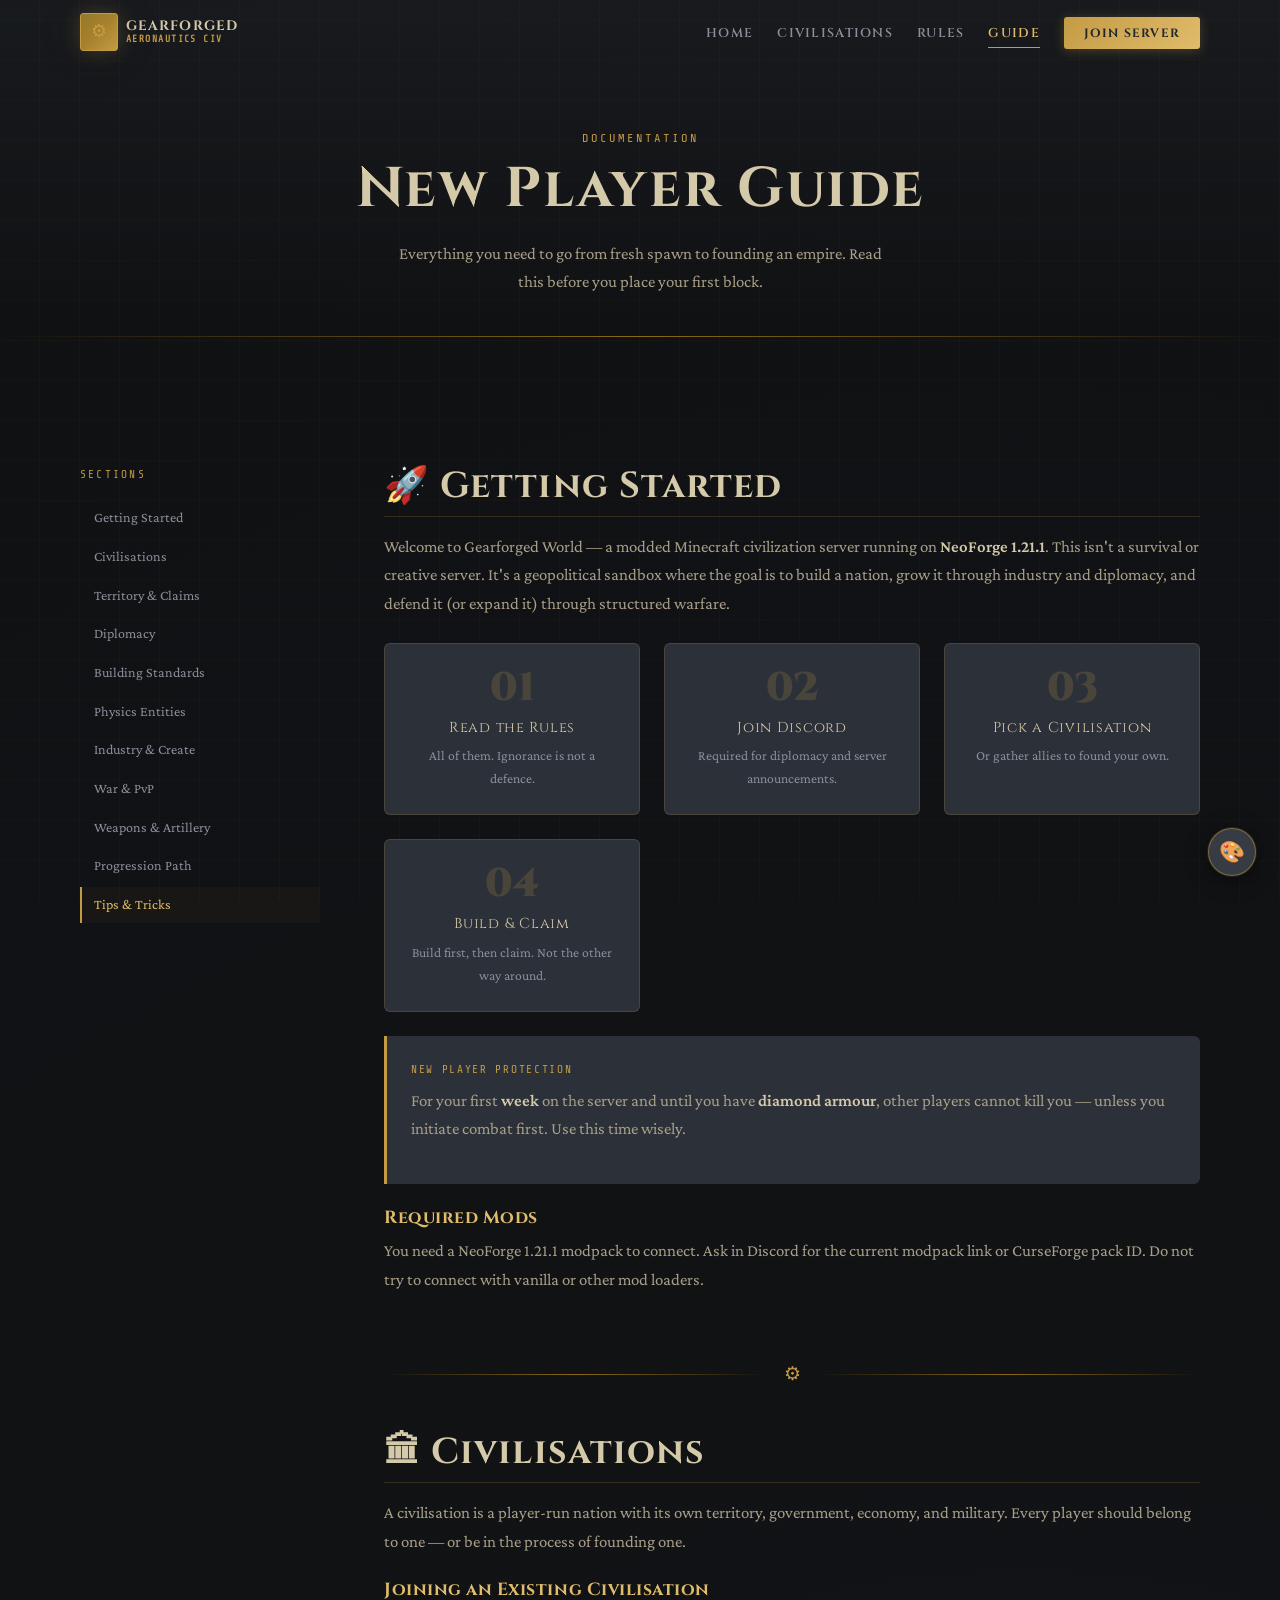
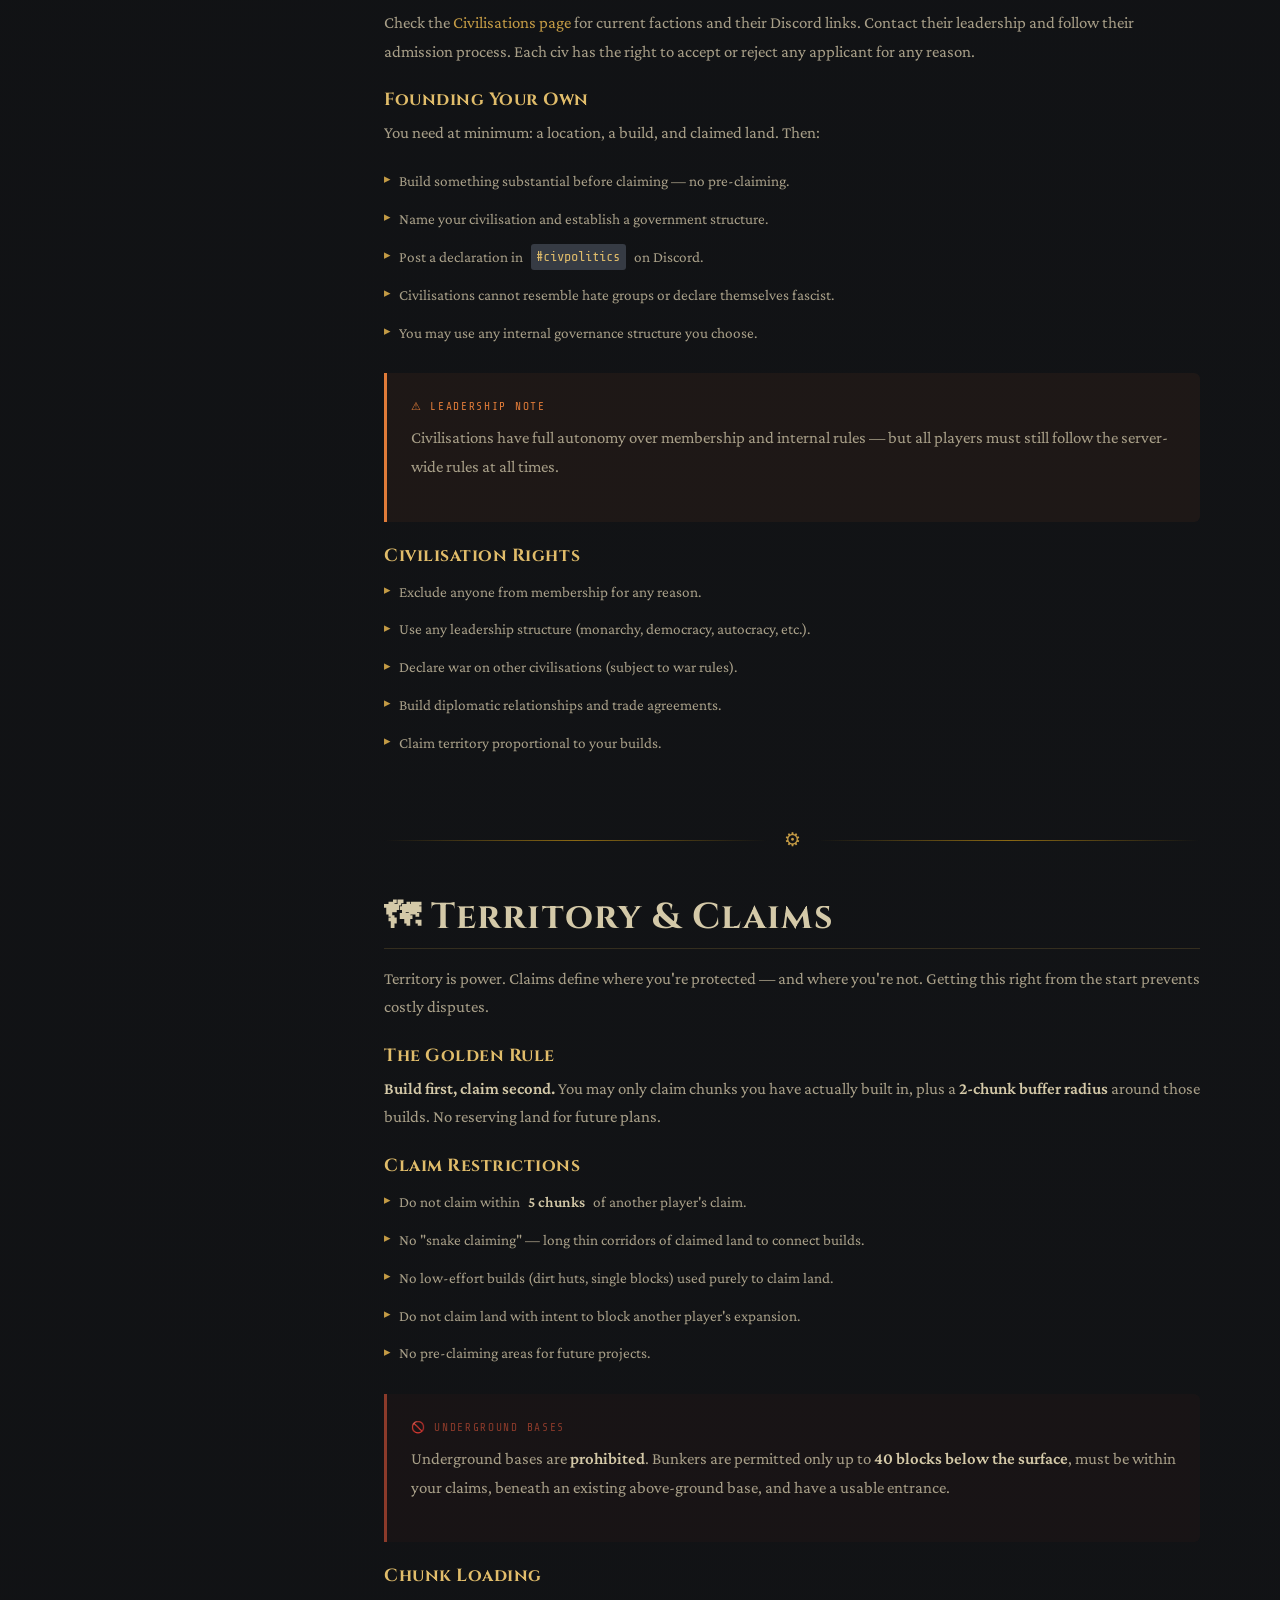
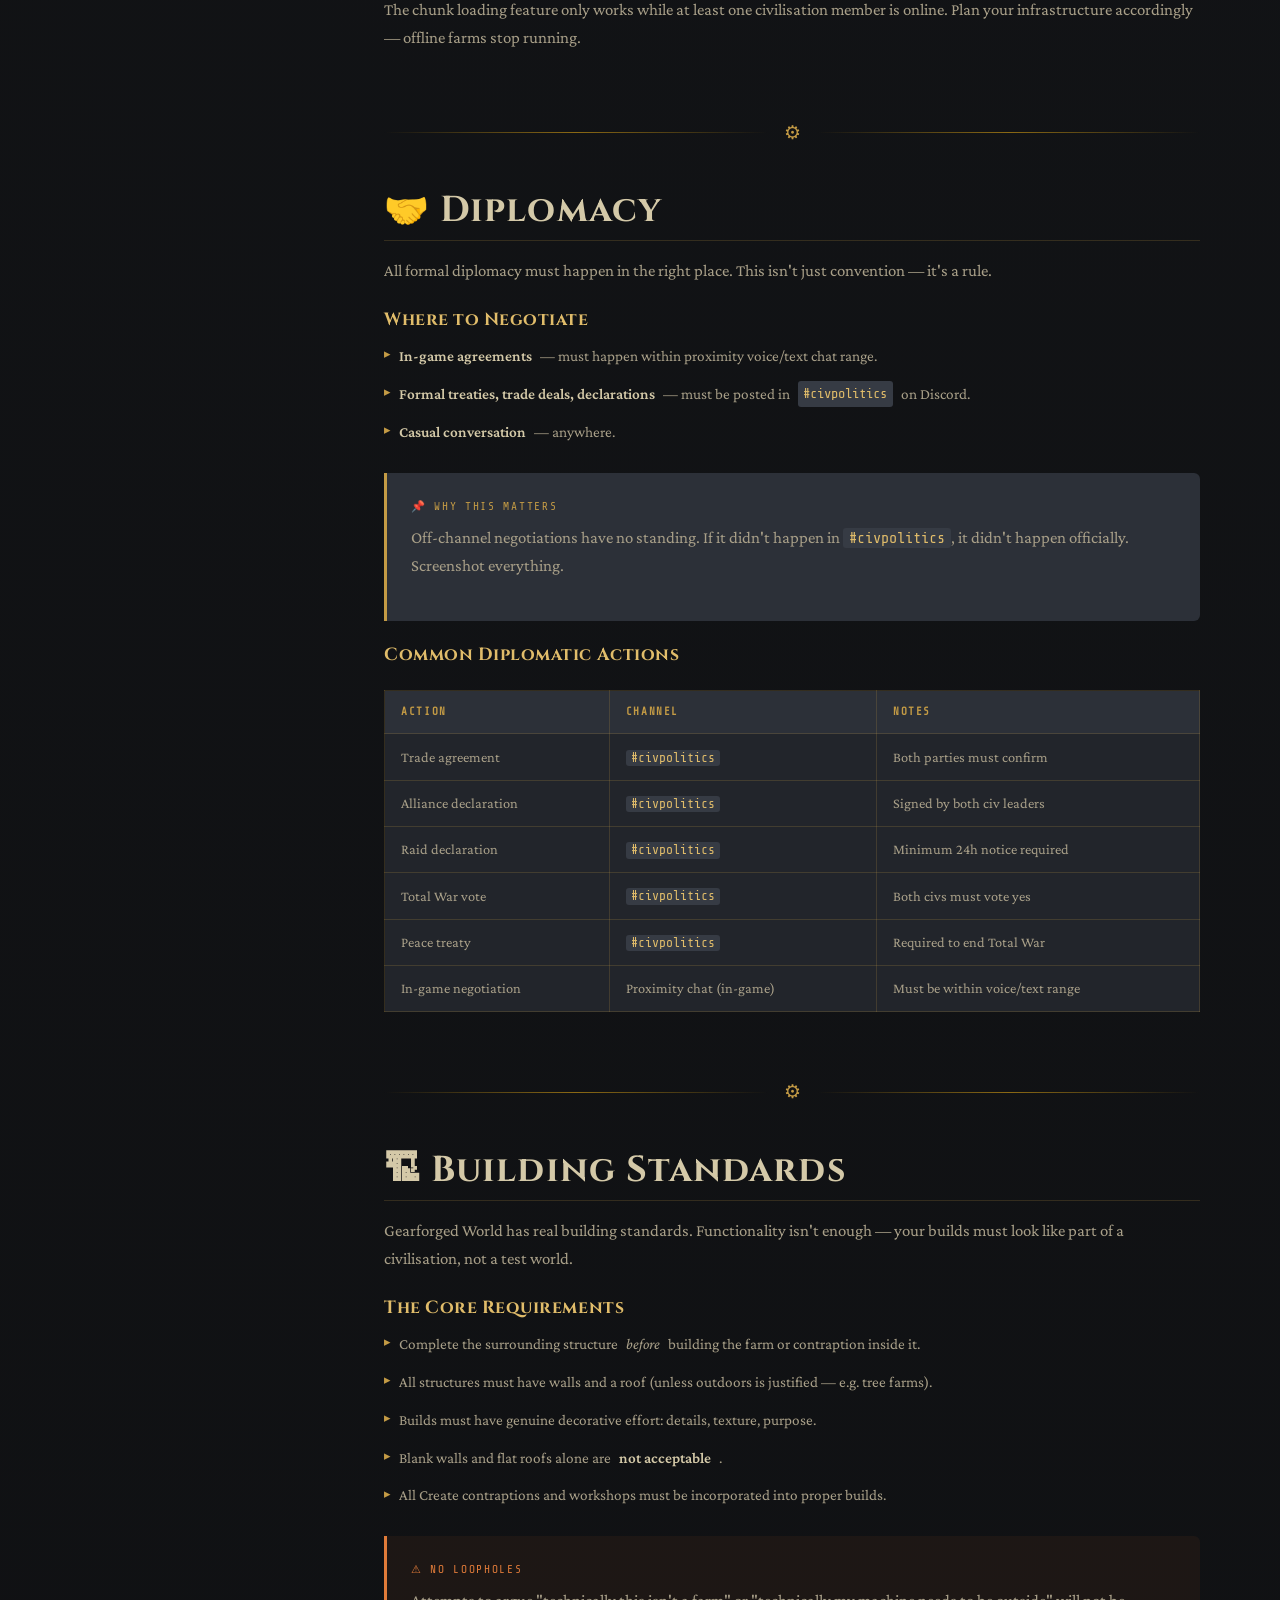
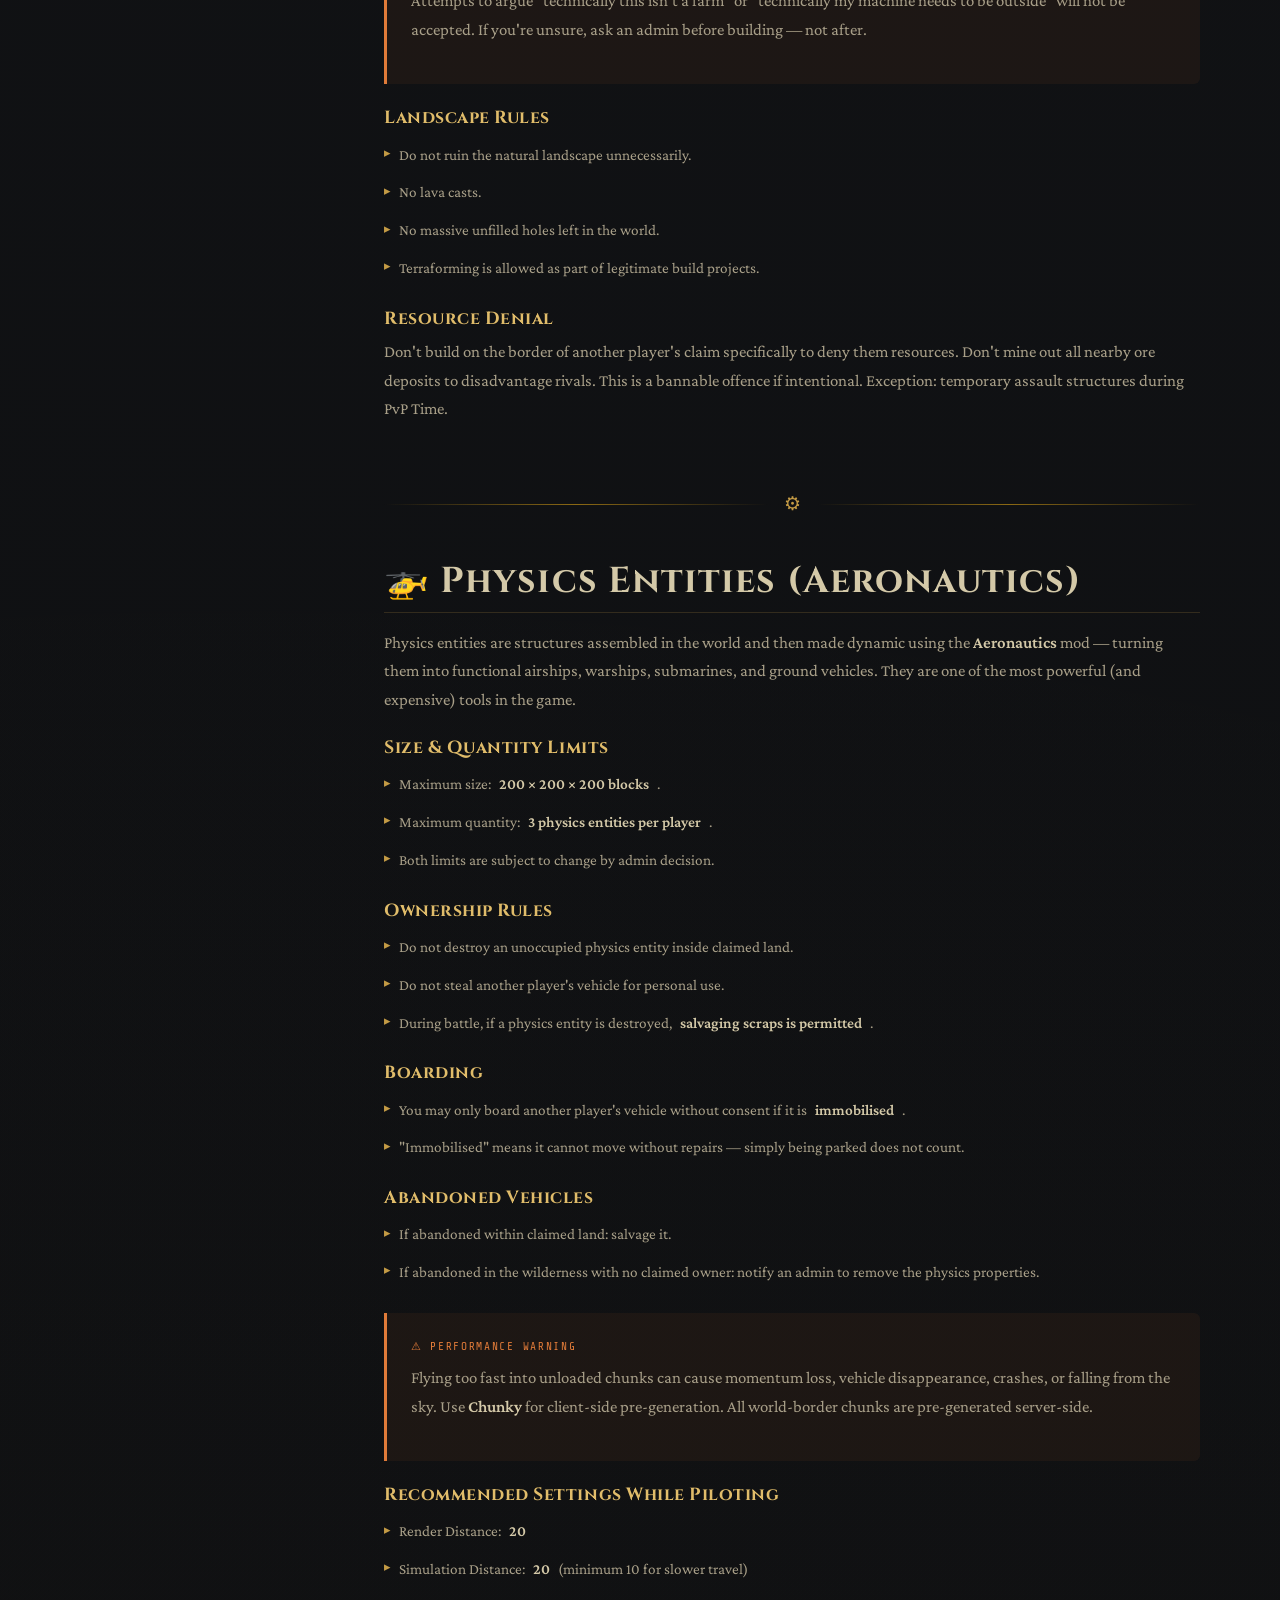
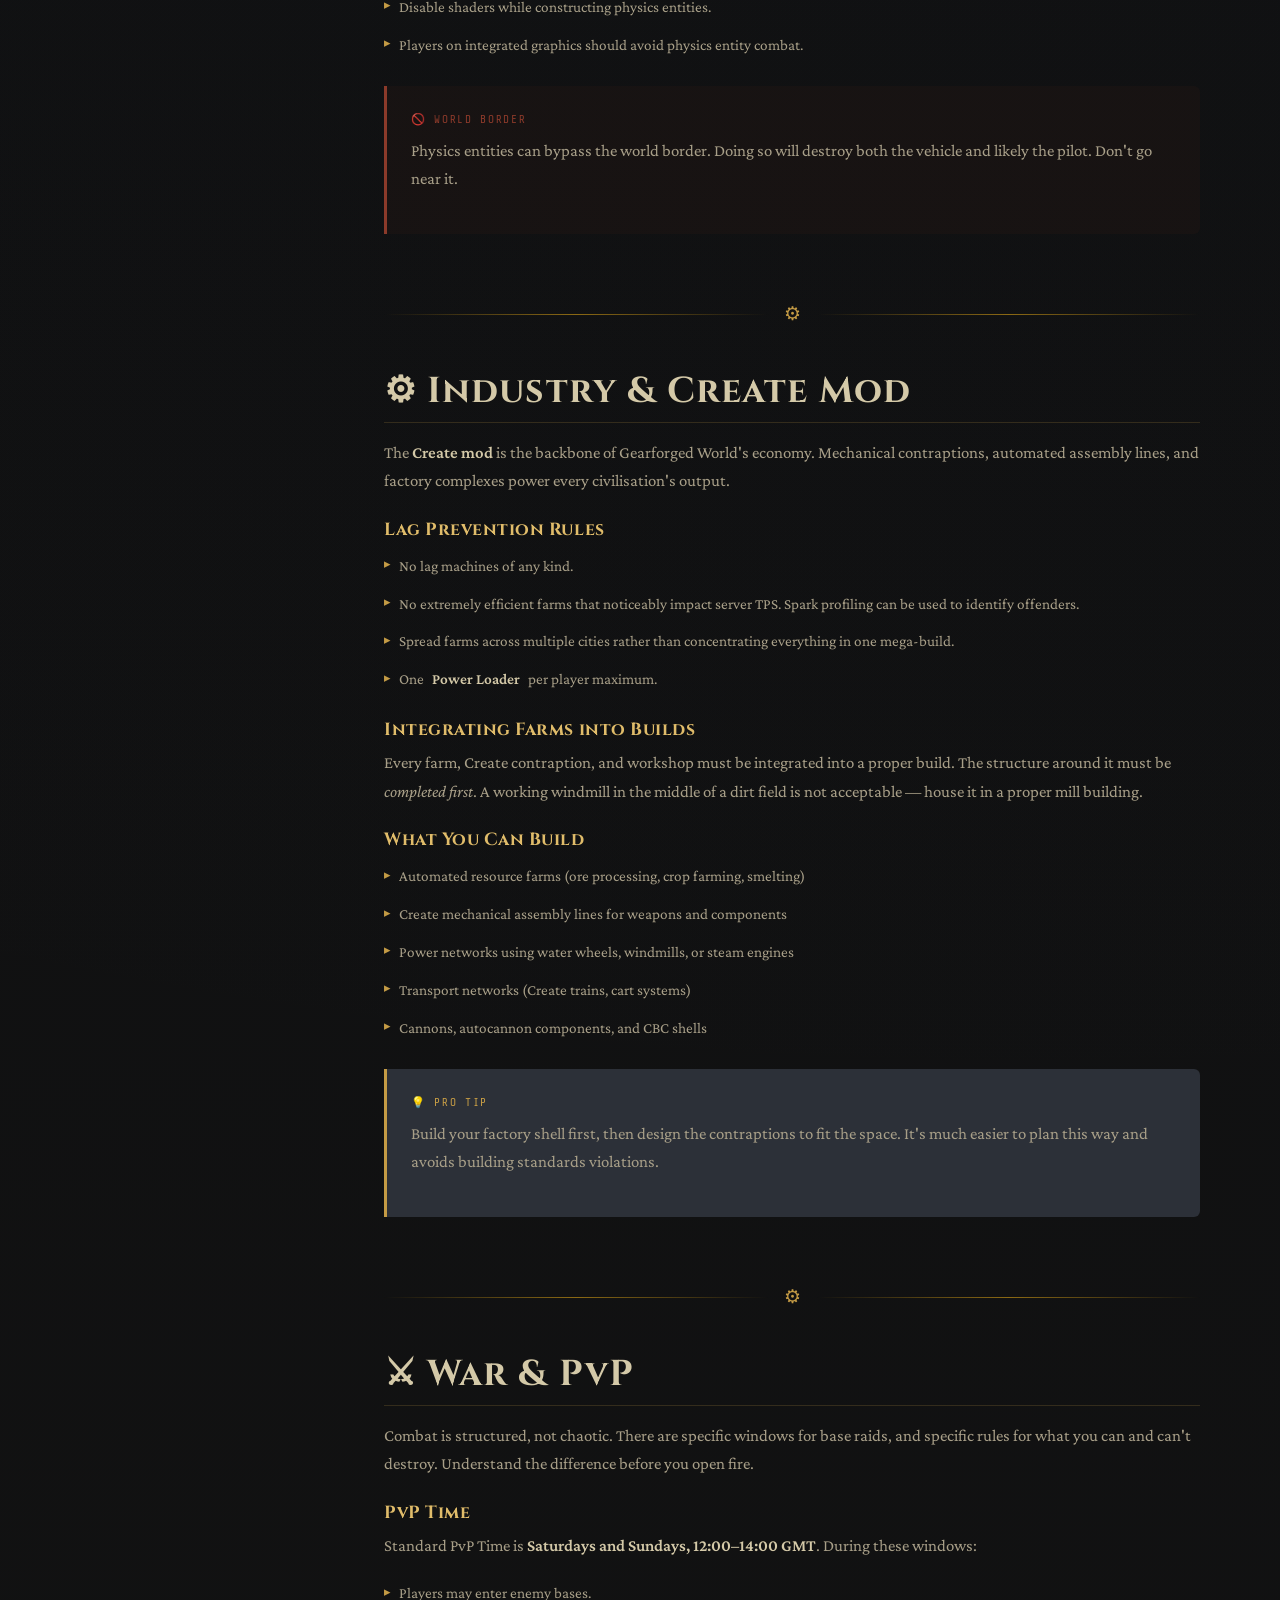
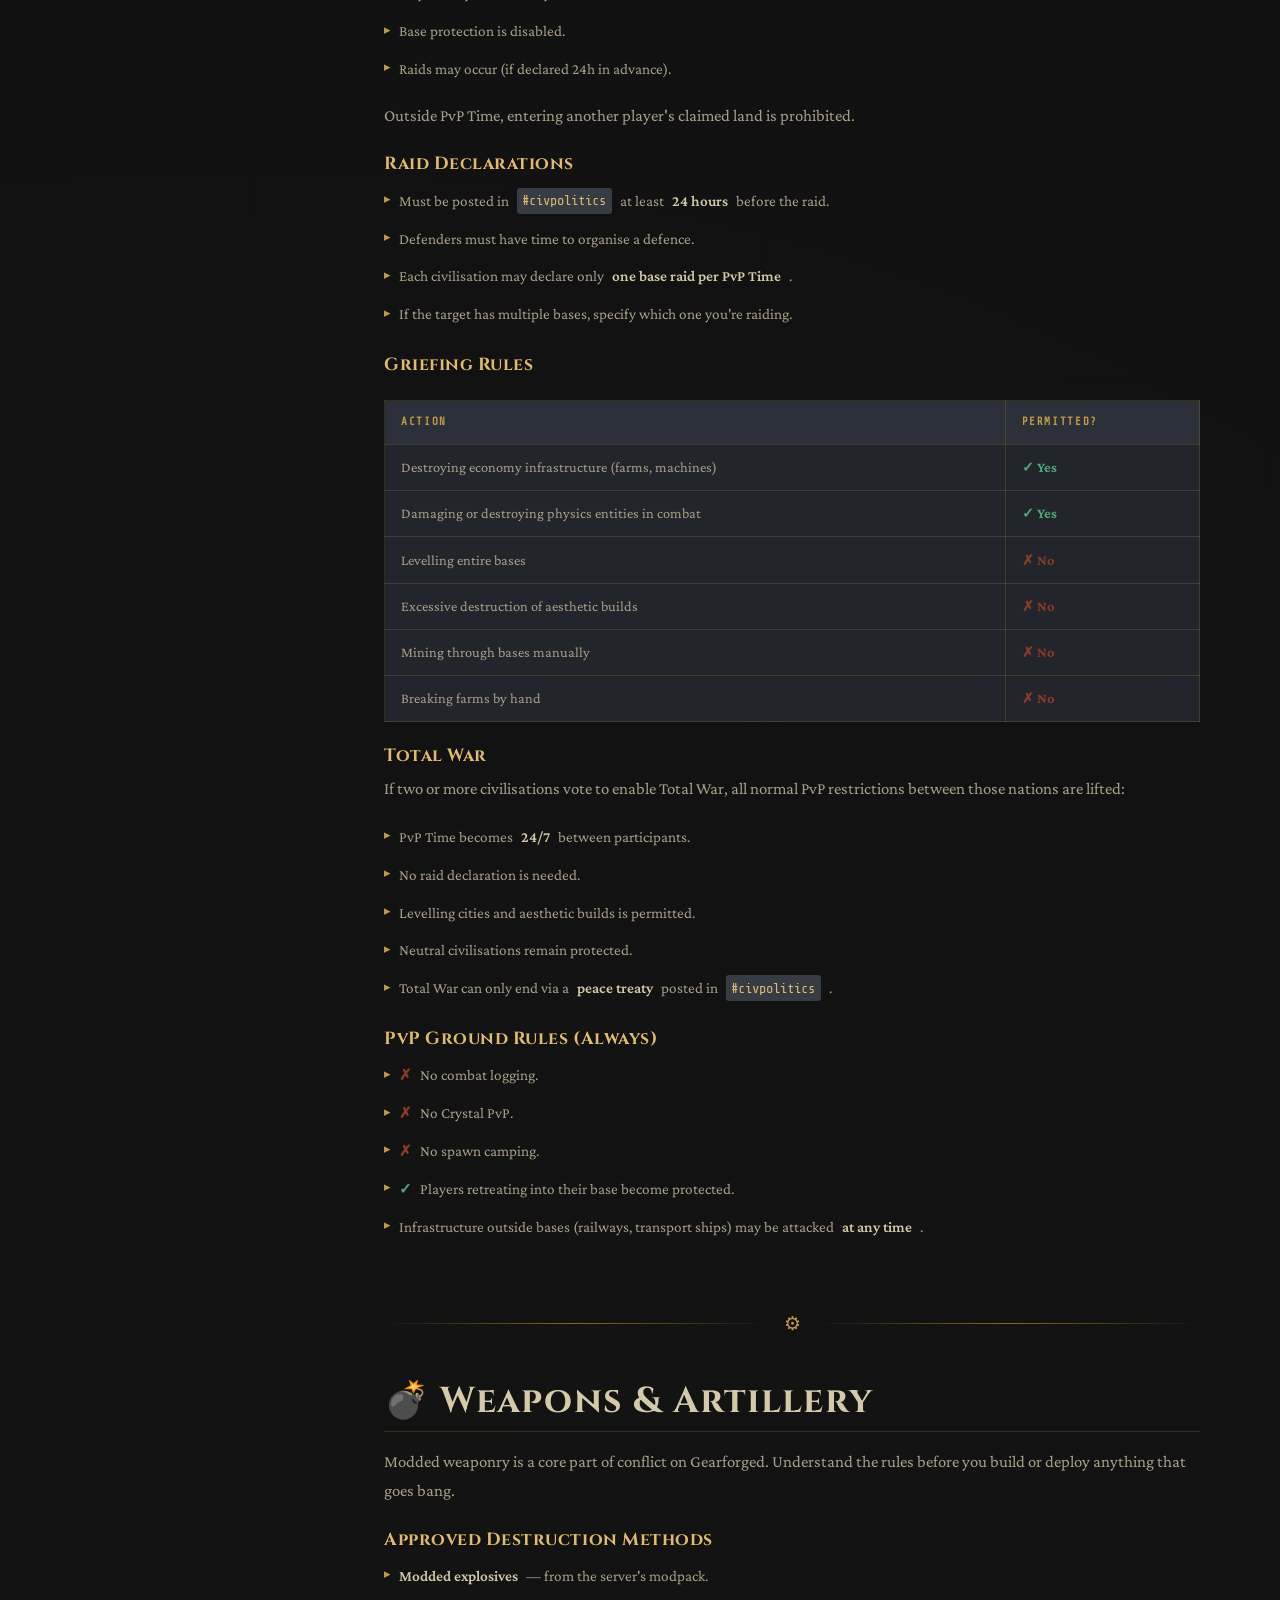
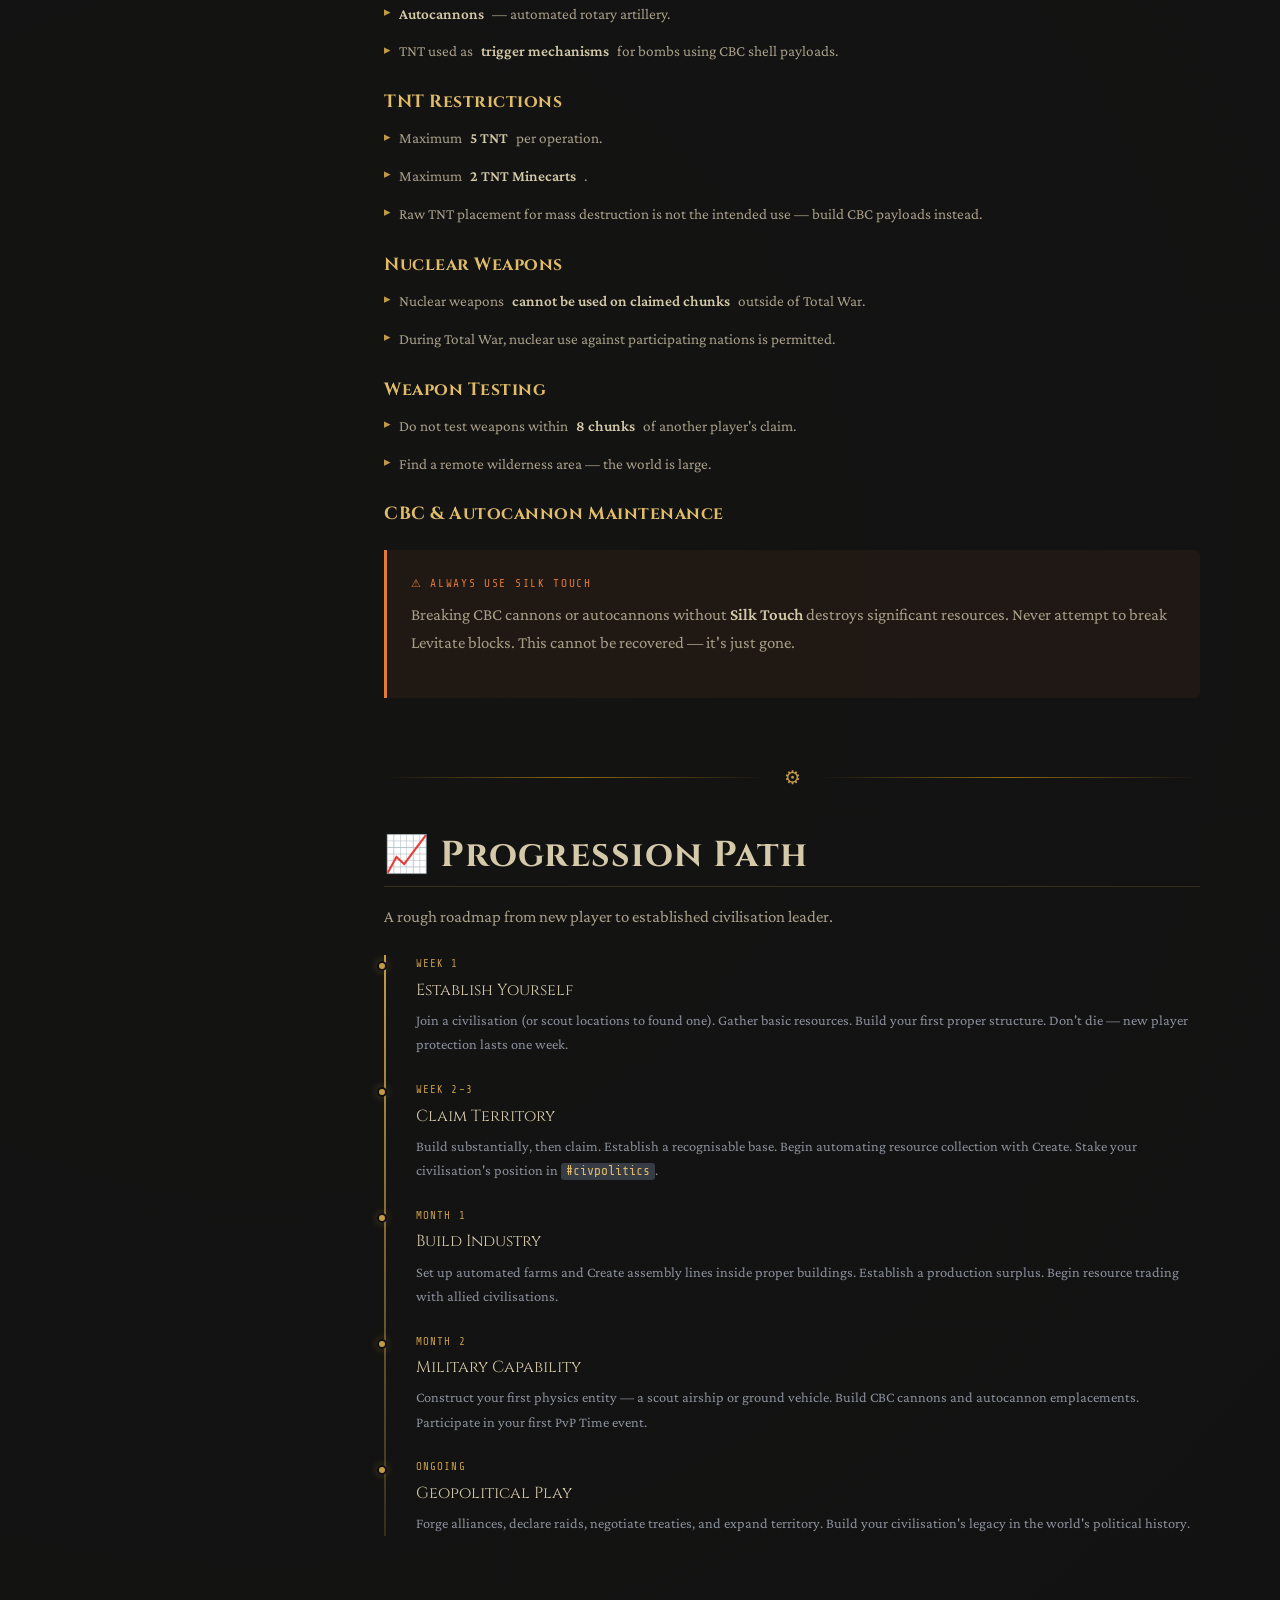
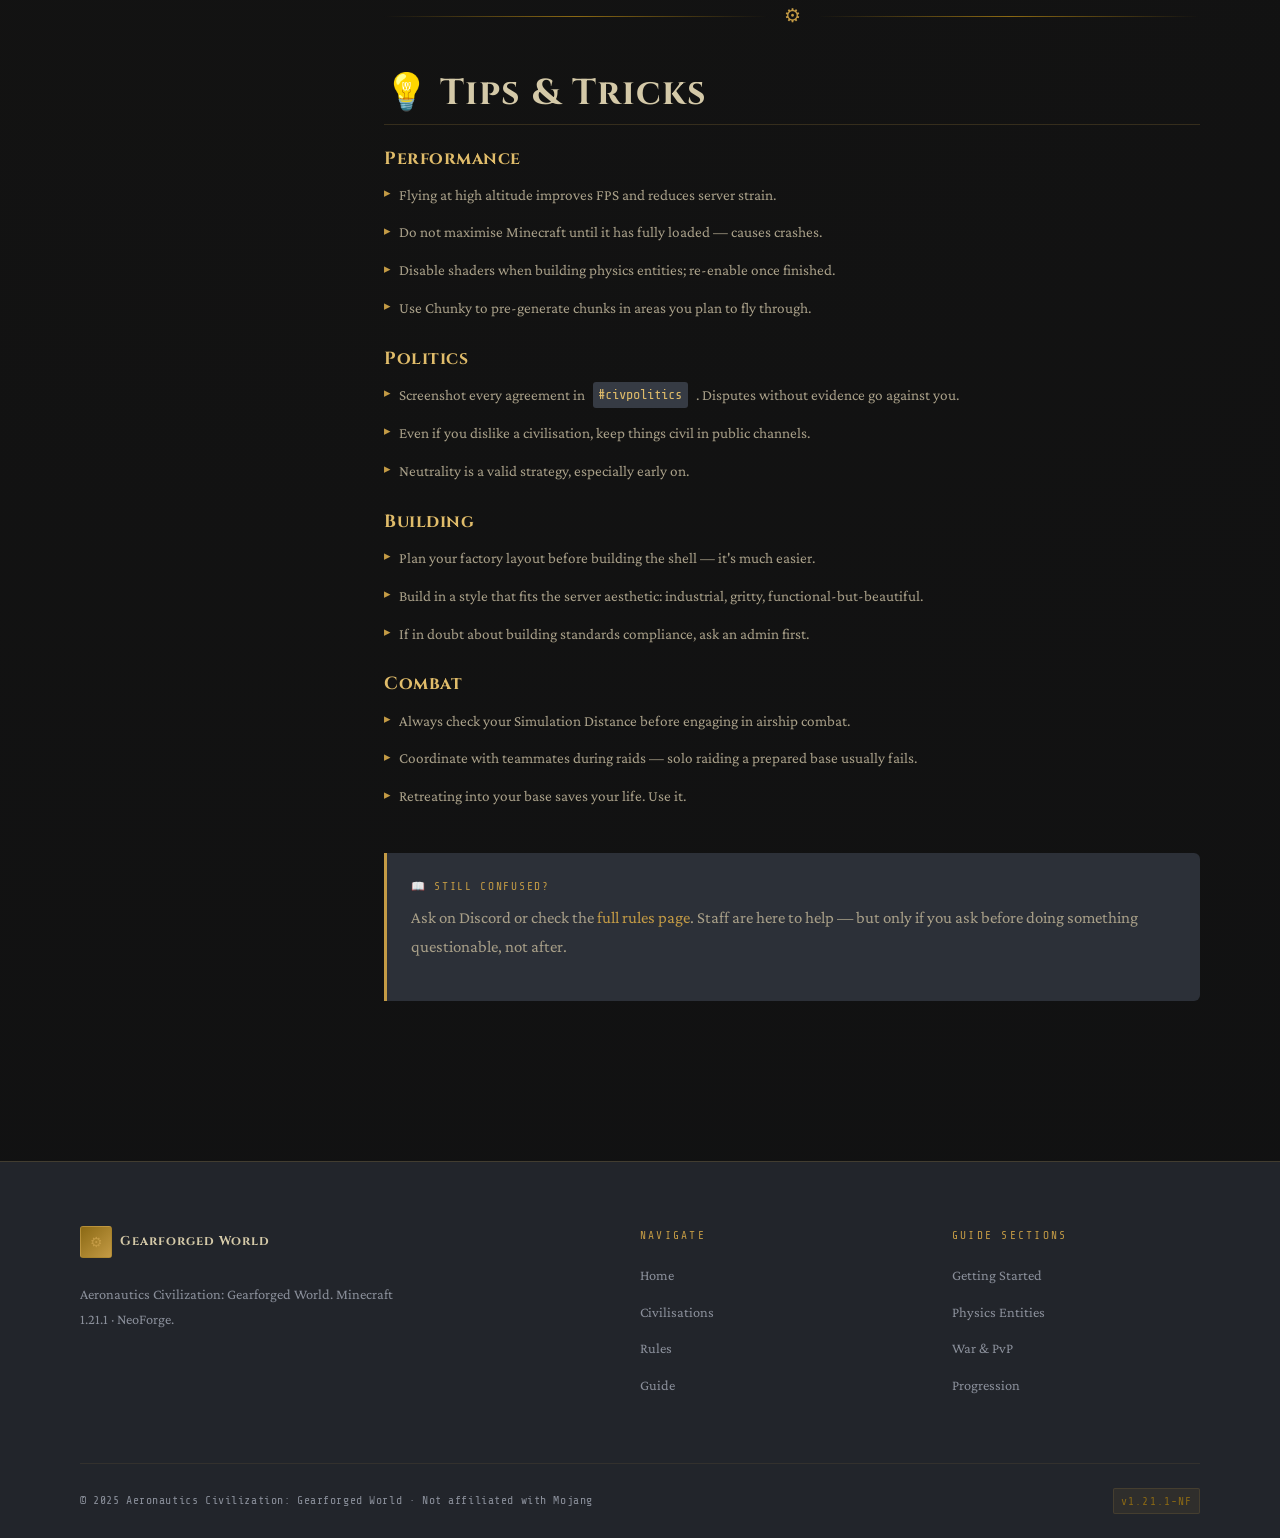
==== guide.html @ 0f69bf46 "Fix civilization grid layout, view switching, and loading screen spinner bug" ====
<!doctype html>
<html lang="en">
  <head>
    <meta charset="UTF-8" />
    <meta name="viewport" content="width=device-width, initial-scale=1.0" />
    <meta
      name="description"
      content="New player guide for Gearforged World — civilisations, claims, diplomacy, wars, airships, factories, and progression."
    />
    <title>Guide — Gearforged World</title>
    <link rel="stylesheet" href="css/style.css" />
    <style>
      /* Guide page extras */
      .guide-progress-bar {
        position: fixed;
        top: var(--nav-height);
        left: 0;
        height: 2px;
        background: linear-gradient(90deg, var(--brass-dark), var(--brass));
        width: 0%;
        z-index: 999;
        transition: width 0.1s linear;
        box-shadow: 0 0 8px var(--accent-glow);
      }

      .guide-step-grid {
        display: grid;
        grid-template-columns: repeat(auto-fit, minmax(200px, 1fr));
        gap: var(--space-lg);
        margin: var(--space-lg) 0;
      }

      .guide-step-card {
        background: var(--bg-card);
        border: 1px solid var(--border);
        border-radius: var(--radius-md);
        padding: var(--space-lg);
        text-align: center;
        position: relative;
      }

      .guide-step-card__num {
        font-family: var(--font-heading);
        font-size: 2.5rem;
        font-weight: 900;
        color: var(--border);
        line-height: 1;
        margin-bottom: var(--space-sm);
      }

      .guide-step-card__title {
        font-family: var(--font-heading);
        font-size: 0.9rem;
        color: var(--text-primary);
        letter-spacing: 0.05em;
        margin-bottom: var(--space-xs);
      }

      .guide-step-card__desc {
        font-size: 0.85rem;
        color: var(--text-muted);
      }

      /* Comparison table */
      .compare-table {
        width: 100%;
        border-collapse: collapse;
        margin: var(--space-lg) 0;
        font-size: 0.9rem;
      }

      .compare-table th {
        font-family: var(--font-mono);
        font-size: 0.68rem;
        letter-spacing: 0.15em;
        text-transform: uppercase;
        color: var(--brass);
        background: var(--bg-card);
        padding: 0.75rem 1rem;
        border: 1px solid var(--border);
        text-align: left;
      }

      .compare-table td {
        padding: 0.65rem 1rem;
        border: 1px solid var(--border);
        color: var(--text-secondary);
        background: var(--bg-secondary);
      }

      .compare-table tr:hover td {
        background: var(--bg-card);
      }

      .tick {
        color: #4daa7a;
        font-weight: bold;
      }
      .cross {
        color: var(--rust);
        font-weight: bold;
      }
      .warn {
        color: #e07b39;
        font-weight: bold;
      }

      /* Timeline */
      .timeline {
        position: relative;
        padding-left: 2rem;
        margin: var(--space-lg) 0;
      }

      .timeline::before {
        content: "";
        position: absolute;
        left: 0;
        top: 0;
        bottom: 0;
        width: 2px;
        background: linear-gradient(180deg, var(--brass), var(--border));
      }

      .timeline-item {
        position: relative;
        margin-bottom: var(--space-lg);
      }

      .timeline-item::before {
        content: "";
        position: absolute;
        left: -2.43rem;
        top: 0.4rem;
        width: 10px;
        height: 10px;
        border-radius: 50%;
        background: var(--brass);
        border: 2px solid var(--bg-primary);
        box-shadow: 0 0 8px var(--accent-glow);
      }

      .timeline-item__label {
        font-family: var(--font-mono);
        font-size: 0.68rem;
        color: var(--brass);
        letter-spacing: 0.1em;
        text-transform: uppercase;
        margin-bottom: 0.2rem;
      }

      .timeline-item__title {
        font-family: var(--font-heading);
        font-size: 1rem;
        color: var(--text-primary);
        margin-bottom: 0.25rem;
      }

      .timeline-item__desc {
        font-size: 0.9rem;
        color: var(--text-muted);
      }
    </style>
  </head>
  <body>
    <!-- Reading progress bar -->
    <div
      class="guide-progress-bar"
      id="reading-progress"
      aria-hidden="true"
    ></div>

    <!-- =====================================================
       NAVIGATION
       ===================================================== -->
    <nav class="nav" role="navigation" aria-label="Main navigation">
      <div class="container nav__inner">
        <a
          href="index.html"
          class="nav__logo"
          aria-label="Gearforged World Home"
        >
          <div class="nav__logo-emblem" aria-hidden="true">⚙</div>
          <div class="nav__logo-text">
            Gearforged
            <span class="nav__logo-sub">Aeronautics Civ</span>
          </div>
        </a>
        <ul class="nav__links" role="list">
          <li><a href="index.html" class="nav__link">Home</a></li>
          <li><a href="civs.html" class="nav__link">Civilisations</a></li>
          <li><a href="rules.html" class="nav__link">Rules</a></li>
          <li><a href="guide.html" class="nav__link">Guide</a></li>
          <li>
            <a
              href="index.html"
              class="nav__cta nav__link"
              data-copy-ip="play.gearforged.world"
              >Join Server</a
            >
          </li>
        </ul>
        <button
          class="nav__hamburger"
          aria-label="Toggle mobile menu"
          aria-expanded="false"
        >
          <span></span><span></span><span></span>
        </button>
      </div>
    </nav>

    <div class="nav__mobile">
      <ul
        role="list"
        style="
          list-style: none;
          display: flex;
          flex-direction: column;
          gap: 0.5rem;
        "
      >
        <li><a href="index.html" class="nav__link">Home</a></li>
        <li><a href="civs.html" class="nav__link">Civilisations</a></li>
        <li><a href="rules.html" class="nav__link">Rules</a></li>
        <li><a href="guide.html" class="nav__link active">Guide</a></li>
      </ul>
    </div>

    <!-- =====================================================
       PAGE HEADER
       ===================================================== -->
    <div class="page-header">
      <div class="container">
        <span class="section-eyebrow">Documentation</span>
        <h1>New Player Guide</h1>
        <p
          style="
            margin: var(--space-md) auto 0;
            max-width: 55ch;
            text-align: center;
          "
        >
          Everything you need to go from fresh spawn to founding an empire. Read
          this before you place your first block.
        </p>
      </div>
    </div>

    <!-- =====================================================
       MAIN CONTENT
       ===================================================== -->
    <main>
      <div class="container">
        <div class="guide-layout">
          <!-- ---- Sidebar nav ---- -->
          <aside>
            <nav class="guide-nav" aria-label="Guide sections">
              <div class="guide-nav__title">Sections</div>
              <ul class="guide-nav__list" id="guide-nav-list" role="list">
                <li class="guide-nav__item">
                  <a href="#getting-started">Getting Started</a>
                </li>
                <li class="guide-nav__item">
                  <a href="#civs">Civilisations</a>
                </li>
                <li class="guide-nav__item">
                  <a href="#claims">Territory & Claims</a>
                </li>
                <li class="guide-nav__item">
                  <a href="#diplomacy">Diplomacy</a>
                </li>
                <li class="guide-nav__item">
                  <a href="#building">Building Standards</a>
                </li>
                <li class="guide-nav__item">
                  <a href="#physics">Physics Entities</a>
                </li>
                <li class="guide-nav__item">
                  <a href="#industry">Industry & Create</a>
                </li>
                <li class="guide-nav__item"><a href="#war">War & PvP</a></li>
                <li class="guide-nav__item">
                  <a href="#weapons">Weapons & Artillery</a>
                </li>
                <li class="guide-nav__item">
                  <a href="#progression">Progression Path</a>
                </li>
                <li class="guide-nav__item">
                  <a href="#tips">Tips & Tricks</a>
                </li>
              </ul>
            </nav>
          </aside>

          <!-- ---- Guide content ---- -->
          <article>
            <!-- Getting Started -->
            <section class="guide-section" id="getting-started">
              <h2>🚀 Getting Started</h2>
              <p>
                Welcome to Gearforged World — a modded Minecraft civilization
                server running on
                <strong>NeoForge 1.21.1</strong>. This isn't a survival or
                creative server. It's a geopolitical sandbox where the goal is
                to build a nation, grow it through industry and diplomacy, and
                defend it (or expand it) through structured warfare.
              </p>

              <div class="guide-step-grid">
                <div class="guide-step-card">
                  <div class="guide-step-card__num">01</div>
                  <div class="guide-step-card__title">Read the Rules</div>
                  <div class="guide-step-card__desc">
                    All of them. Ignorance is not a defence.
                  </div>
                </div>
                <div class="guide-step-card">
                  <div class="guide-step-card__num">02</div>
                  <div class="guide-step-card__title">Join Discord</div>
                  <div class="guide-step-card__desc">
                    Required for diplomacy and server announcements.
                  </div>
                </div>
                <div class="guide-step-card">
                  <div class="guide-step-card__num">03</div>
                  <div class="guide-step-card__title">Pick a Civilisation</div>
                  <div class="guide-step-card__desc">
                    Or gather allies to found your own.
                  </div>
                </div>
                <div class="guide-step-card">
                  <div class="guide-step-card__num">04</div>
                  <div class="guide-step-card__title">Build & Claim</div>
                  <div class="guide-step-card__desc">
                    Build first, then claim. Not the other way around.
                  </div>
                </div>
              </div>

              <div class="info-box">
                <div class="info-box__title">New Player Protection</div>
                <p>
                  For your first <strong>week</strong> on the server and until
                  you have <strong>diamond armour</strong>, other players cannot
                  kill you — unless you initiate combat first. Use this time
                  wisely.
                </p>
              </div>

              <h3>Required Mods</h3>
              <p>
                You need a NeoForge 1.21.1 modpack to connect. Ask in Discord
                for the current modpack link or CurseForge pack ID. Do not try
                to connect with vanilla or other mod loaders.
              </p>
            </section>

            <div class="brass-divider">
              <span class="brass-divider-icon">⚙</span>
            </div>

            <!-- Civilisations -->
            <section class="guide-section" id="civs">
              <h2>🏛 Civilisations</h2>
              <p>
                A civilisation is a player-run nation with its own territory,
                government, economy, and military. Every player should belong to
                one — or be in the process of founding one.
              </p>

              <h3>Joining an Existing Civilisation</h3>
              <p>
                Check the <a href="civs.html">Civilisations page</a> for current
                factions and their Discord links. Contact their leadership and
                follow their admission process. Each civ has the right to accept
                or reject any applicant for any reason.
              </p>

              <h3>Founding Your Own</h3>
              <p>
                You need at minimum: a location, a build, and claimed land.
                Then:
              </p>
              <ul>
                <li>
                  Build something substantial before claiming — no pre-claiming.
                </li>
                <li>
                  Name your civilisation and establish a government structure.
                </li>
                <li>
                  Post a declaration in <code>#civpolitics</code> on Discord.
                </li>
                <li>
                  Civilisations cannot resemble hate groups or declare
                  themselves fascist.
                </li>
                <li>
                  You may use any internal governance structure you choose.
                </li>
              </ul>

              <div class="info-box info-box--warning">
                <div class="info-box__title">⚠ Leadership Note</div>
                <p>
                  Civilisations have full autonomy over membership and internal
                  rules — but all players must still follow the server-wide
                  rules at all times.
                </p>
              </div>

              <h3>Civilisation Rights</h3>
              <ul>
                <li>Exclude anyone from membership for any reason.</li>
                <li>
                  Use any leadership structure (monarchy, democracy, autocracy,
                  etc.).
                </li>
                <li>
                  Declare war on other civilisations (subject to war rules).
                </li>
                <li>Build diplomatic relationships and trade agreements.</li>
                <li>Claim territory proportional to your builds.</li>
              </ul>
            </section>

            <div class="brass-divider">
              <span class="brass-divider-icon">⚙</span>
            </div>

            <!-- Claims -->
            <section class="guide-section" id="claims">
              <h2>🗺 Territory & Claims</h2>
              <p>
                Territory is power. Claims define where you're protected — and
                where you're not. Getting this right from the start prevents
                costly disputes.
              </p>

              <h3>The Golden Rule</h3>
              <p>
                <strong>Build first, claim second.</strong> You may only claim
                chunks you have actually built in, plus a
                <strong>2-chunk buffer radius</strong> around those builds. No
                reserving land for future plans.
              </p>

              <h3>Claim Restrictions</h3>
              <ul>
                <li>
                  Do not claim within <strong>5 chunks</strong> of another
                  player's claim.
                </li>
                <li>
                  No "snake claiming" — long thin corridors of claimed land to
                  connect builds.
                </li>
                <li>
                  No low-effort builds (dirt huts, single blocks) used purely to
                  claim land.
                </li>
                <li>
                  Do not claim land with intent to block another player's
                  expansion.
                </li>
                <li>No pre-claiming areas for future projects.</li>
              </ul>

              <div class="info-box info-box--danger">
                <div class="info-box__title">🚫 Underground Bases</div>
                <p>
                  Underground bases are <strong>prohibited</strong>. Bunkers are
                  permitted only up to
                  <strong>40 blocks below the surface</strong>, must be within
                  your claims, beneath an existing above-ground base, and have a
                  usable entrance.
                </p>
              </div>

              <h3>Chunk Loading</h3>
              <p>
                The chunk loading feature only works while at least one
                civilisation member is online. Plan your infrastructure
                accordingly — offline farms stop running.
              </p>
            </section>

            <div class="brass-divider">
              <span class="brass-divider-icon">⚙</span>
            </div>

            <!-- Diplomacy -->
            <section class="guide-section" id="diplomacy">
              <h2>🤝 Diplomacy</h2>
              <p>
                All formal diplomacy must happen in the right place. This isn't
                just convention — it's a rule.
              </p>

              <h3>Where to Negotiate</h3>
              <ul>
                <li>
                  <strong>In-game agreements</strong> — must happen within
                  proximity voice/text chat range.
                </li>
                <li>
                  <strong>Formal treaties, trade deals, declarations</strong> —
                  must be posted in <code>#civpolitics</code> on Discord.
                </li>
                <li><strong>Casual conversation</strong> — anywhere.</li>
              </ul>

              <div class="info-box">
                <div class="info-box__title">📌 Why This Matters</div>
                <p>
                  Off-channel negotiations have no standing. If it didn't happen
                  in <code>#civpolitics</code>, it didn't happen officially.
                  Screenshot everything.
                </p>
              </div>

              <h3>Common Diplomatic Actions</h3>
              <table
                class="compare-table"
                aria-label="Diplomatic actions and where to conduct them"
              >
                <thead>
                  <tr>
                    <th>Action</th>
                    <th>Channel</th>
                    <th>Notes</th>
                  </tr>
                </thead>
                <tbody>
                  <tr>
                    <td>Trade agreement</td>
                    <td><code>#civpolitics</code></td>
                    <td>Both parties must confirm</td>
                  </tr>
                  <tr>
                    <td>Alliance declaration</td>
                    <td><code>#civpolitics</code></td>
                    <td>Signed by both civ leaders</td>
                  </tr>
                  <tr>
                    <td>Raid declaration</td>
                    <td><code>#civpolitics</code></td>
                    <td>Minimum 24h notice required</td>
                  </tr>
                  <tr>
                    <td>Total War vote</td>
                    <td><code>#civpolitics</code></td>
                    <td>Both civs must vote yes</td>
                  </tr>
                  <tr>
                    <td>Peace treaty</td>
                    <td><code>#civpolitics</code></td>
                    <td>Required to end Total War</td>
                  </tr>
                  <tr>
                    <td>In-game negotiation</td>
                    <td>Proximity chat (in-game)</td>
                    <td>Must be within voice/text range</td>
                  </tr>
                </tbody>
              </table>
            </section>

            <div class="brass-divider">
              <span class="brass-divider-icon">⚙</span>
            </div>

            <!-- Building Standards -->
            <section class="guide-section" id="building">
              <h2>🏗 Building Standards</h2>
              <p>
                Gearforged World has real building standards. Functionality
                isn't enough — your builds must look like part of a
                civilisation, not a test world.
              </p>

              <h3>The Core Requirements</h3>
              <ul>
                <li>
                  Complete the surrounding structure <em>before</em> building
                  the farm or contraption inside it.
                </li>
                <li>
                  All structures must have walls and a roof (unless outdoors is
                  justified — e.g. tree farms).
                </li>
                <li>
                  Builds must have genuine decorative effort: details, texture,
                  purpose.
                </li>
                <li>
                  Blank walls and flat roofs alone are
                  <strong>not acceptable</strong>.
                </li>
                <li>
                  All Create contraptions and workshops must be incorporated
                  into proper builds.
                </li>
              </ul>

              <div class="info-box info-box--warning">
                <div class="info-box__title">⚠ No Loopholes</div>
                <p>
                  Attempts to argue "technically this isn't a farm" or
                  "technically my machine needs to be outside" will not be
                  accepted. If you're unsure, ask an admin before building — not
                  after.
                </p>
              </div>

              <h3>Landscape Rules</h3>
              <ul>
                <li>Do not ruin the natural landscape unnecessarily.</li>
                <li>No lava casts.</li>
                <li>No massive unfilled holes left in the world.</li>
                <li>
                  Terraforming is allowed as part of legitimate build projects.
                </li>
              </ul>

              <h3>Resource Denial</h3>
              <p>
                Don't build on the border of another player's claim specifically
                to deny them resources. Don't mine out all nearby ore deposits
                to disadvantage rivals. This is a bannable offence if
                intentional. Exception: temporary assault structures during PvP
                Time.
              </p>
            </section>

            <div class="brass-divider">
              <span class="brass-divider-icon">⚙</span>
            </div>

            <!-- Physics Entities -->
            <section class="guide-section" id="physics">
              <h2>🚁 Physics Entities (Aeronautics)</h2>
              <p>
                Physics entities are structures assembled in the world and then
                made dynamic using the
                <strong>Aeronautics</strong> mod — turning them into functional
                airships, warships, submarines, and ground vehicles. They are
                one of the most powerful (and expensive) tools in the game.
              </p>

              <h3>Size & Quantity Limits</h3>
              <ul>
                <li>Maximum size: <strong>200 × 200 × 200 blocks</strong>.</li>
                <li>
                  Maximum quantity:
                  <strong>3 physics entities per player</strong>.
                </li>
                <li>Both limits are subject to change by admin decision.</li>
              </ul>

              <h3>Ownership Rules</h3>
              <ul>
                <li>
                  Do not destroy an unoccupied physics entity inside claimed
                  land.
                </li>
                <li>Do not steal another player's vehicle for personal use.</li>
                <li>
                  During battle, if a physics entity is destroyed,
                  <strong>salvaging scraps is permitted</strong>.
                </li>
              </ul>

              <h3>Boarding</h3>
              <ul>
                <li>
                  You may only board another player's vehicle without consent if
                  it is <strong>immobilised</strong>.
                </li>
                <li>
                  "Immobilised" means it cannot move without repairs — simply
                  being parked does not count.
                </li>
              </ul>

              <h3>Abandoned Vehicles</h3>
              <ul>
                <li>If abandoned within claimed land: salvage it.</li>
                <li>
                  If abandoned in the wilderness with no claimed owner: notify
                  an admin to remove the physics properties.
                </li>
              </ul>

              <div class="info-box info-box--warning">
                <div class="info-box__title">⚠ Performance Warning</div>
                <p>
                  Flying too fast into unloaded chunks can cause momentum loss,
                  vehicle disappearance, crashes, or falling from the sky. Use
                  <strong>Chunky</strong> for client-side pre-generation. All
                  world-border chunks are pre-generated server-side.
                </p>
              </div>

              <h3>Recommended Settings While Piloting</h3>
              <ul>
                <li>Render Distance: <strong>20</strong></li>
                <li>
                  Simulation Distance: <strong>20</strong> (minimum 10 for
                  slower travel)
                </li>
                <li>Disable shaders while constructing physics entities.</li>
                <li>
                  Players on integrated graphics should avoid physics entity
                  combat.
                </li>
              </ul>

              <div class="info-box info-box--danger">
                <div class="info-box__title">🚫 World Border</div>
                <p>
                  Physics entities can bypass the world border. Doing so will
                  destroy both the vehicle and likely the pilot. Don't go near
                  it.
                </p>
              </div>
            </section>

            <div class="brass-divider">
              <span class="brass-divider-icon">⚙</span>
            </div>

            <!-- Industry -->
            <section class="guide-section" id="industry">
              <h2>⚙ Industry & Create Mod</h2>
              <p>
                The <strong>Create mod</strong> is the backbone of Gearforged
                World's economy. Mechanical contraptions, automated assembly
                lines, and factory complexes power every civilisation's output.
              </p>

              <h3>Lag Prevention Rules</h3>
              <ul>
                <li>No lag machines of any kind.</li>
                <li>
                  No extremely efficient farms that noticeably impact server
                  TPS. Spark profiling can be used to identify offenders.
                </li>
                <li>
                  Spread farms across multiple cities rather than concentrating
                  everything in one mega-build.
                </li>
                <li>One <strong>Power Loader</strong> per player maximum.</li>
              </ul>

              <h3>Integrating Farms into Builds</h3>
              <p>
                Every farm, Create contraption, and workshop must be integrated
                into a proper build. The structure around it must be
                <em>completed first</em>. A working windmill in the middle of a
                dirt field is not acceptable — house it in a proper mill
                building.
              </p>

              <h3>What You Can Build</h3>
              <ul>
                <li>
                  Automated resource farms (ore processing, crop farming,
                  smelting)
                </li>
                <li>
                  Create mechanical assembly lines for weapons and components
                </li>
                <li>
                  Power networks using water wheels, windmills, or steam engines
                </li>
                <li>Transport networks (Create trains, cart systems)</li>
                <li>Cannons, autocannon components, and CBC shells</li>
              </ul>

              <div class="info-box">
                <div class="info-box__title">💡 Pro Tip</div>
                <p>
                  Build your factory shell first, then design the contraptions
                  to fit the space. It's much easier to plan this way and avoids
                  building standards violations.
                </p>
              </div>
            </section>

            <div class="brass-divider">
              <span class="brass-divider-icon">⚙</span>
            </div>

            <!-- War & PvP -->
            <section class="guide-section" id="war">
              <h2>⚔ War & PvP</h2>
              <p>
                Combat is structured, not chaotic. There are specific windows
                for base raids, and specific rules for what you can and can't
                destroy. Understand the difference before you open fire.
              </p>

              <h3>PvP Time</h3>
              <p>
                Standard PvP Time is
                <strong>Saturdays and Sundays, 12:00–14:00 GMT</strong>. During
                these windows:
              </p>
              <ul>
                <li>Players may enter enemy bases.</li>
                <li>Base protection is disabled.</li>
                <li>Raids may occur (if declared 24h in advance).</li>
              </ul>
              <p>
                Outside PvP Time, entering another player's claimed land is
                prohibited.
              </p>

              <h3>Raid Declarations</h3>
              <ul>
                <li>
                  Must be posted in <code>#civpolitics</code> at least
                  <strong>24 hours</strong> before the raid.
                </li>
                <li>Defenders must have time to organise a defence.</li>
                <li>
                  Each civilisation may declare only
                  <strong>one base raid per PvP Time</strong>.
                </li>
                <li>
                  If the target has multiple bases, specify which one you're
                  raiding.
                </li>
              </ul>

              <h3>Griefing Rules</h3>
              <table
                class="compare-table"
                aria-label="What griefing is and isn't allowed"
              >
                <thead>
                  <tr>
                    <th>Action</th>
                    <th>Permitted?</th>
                  </tr>
                </thead>
                <tbody>
                  <tr>
                    <td>Destroying economy infrastructure (farms, machines)</td>
                    <td><span class="tick">✓ Yes</span></td>
                  </tr>
                  <tr>
                    <td>Damaging or destroying physics entities in combat</td>
                    <td><span class="tick">✓ Yes</span></td>
                  </tr>
                  <tr>
                    <td>Levelling entire bases</td>
                    <td><span class="cross">✗ No</span></td>
                  </tr>
                  <tr>
                    <td>Excessive destruction of aesthetic builds</td>
                    <td><span class="cross">✗ No</span></td>
                  </tr>
                  <tr>
                    <td>Mining through bases manually</td>
                    <td><span class="cross">✗ No</span></td>
                  </tr>
                  <tr>
                    <td>Breaking farms by hand</td>
                    <td><span class="cross">✗ No</span></td>
                  </tr>
                </tbody>
              </table>

              <h3>Total War</h3>
              <p>
                If two or more civilisations vote to enable Total War, all
                normal PvP restrictions between those nations are lifted:
              </p>
              <ul>
                <li>
                  PvP Time becomes <strong>24/7</strong> between participants.
                </li>
                <li>No raid declaration is needed.</li>
                <li>Levelling cities and aesthetic builds is permitted.</li>
                <li>Neutral civilisations remain protected.</li>
                <li>
                  Total War can only end via a
                  <strong>peace treaty</strong> posted in
                  <code>#civpolitics</code>.
                </li>
              </ul>

              <h3>PvP Ground Rules (Always)</h3>
              <ul>
                <li><span class="cross">✗</span> No combat logging.</li>
                <li><span class="cross">✗</span> No Crystal PvP.</li>
                <li><span class="cross">✗</span> No spawn camping.</li>
                <li>
                  <span class="tick">✓</span> Players retreating into their base
                  become protected.
                </li>
                <li>
                  Infrastructure outside bases (railways, transport ships) may
                  be attacked <strong>at any time</strong>.
                </li>
              </ul>
            </section>

            <div class="brass-divider">
              <span class="brass-divider-icon">⚙</span>
            </div>

            <!-- Weapons -->
            <section class="guide-section" id="weapons">
              <h2>💣 Weapons & Artillery</h2>
              <p>
                Modded weaponry is a core part of conflict on Gearforged.
                Understand the rules before you build or deploy anything that
                goes bang.
              </p>

              <h3>Approved Destruction Methods</h3>
              <ul>
                <li>
                  <strong>Modded explosives</strong> — from the server's
                  modpack.
                </li>
                <li>
                  <strong>Autocannons</strong> — automated rotary artillery.
                </li>
                <li>
                  TNT used as <strong>trigger mechanisms</strong> for bombs
                  using CBC shell payloads.
                </li>
              </ul>

              <h3>TNT Restrictions</h3>
              <ul>
                <li>Maximum <strong>5 TNT</strong> per operation.</li>
                <li>Maximum <strong>2 TNT Minecarts</strong>.</li>
                <li>
                  Raw TNT placement for mass destruction is not the intended use
                  — build CBC payloads instead.
                </li>
              </ul>

              <h3>Nuclear Weapons</h3>
              <ul>
                <li>
                  Nuclear weapons
                  <strong>cannot be used on claimed chunks</strong> outside of
                  Total War.
                </li>
                <li>
                  During Total War, nuclear use against participating nations is
                  permitted.
                </li>
              </ul>

              <h3>Weapon Testing</h3>
              <ul>
                <li>
                  Do not test weapons within <strong>8 chunks</strong> of
                  another player's claim.
                </li>
                <li>Find a remote wilderness area — the world is large.</li>
              </ul>

              <h3>CBC & Autocannon Maintenance</h3>
              <div class="info-box info-box--warning">
                <div class="info-box__title">⚠ Always Use Silk Touch</div>
                <p>
                  Breaking CBC cannons or autocannons without
                  <strong>Silk Touch</strong> destroys significant resources.
                  Never attempt to break Levitate blocks. This cannot be
                  recovered — it's just gone.
                </p>
              </div>
            </section>

            <div class="brass-divider">
              <span class="brass-divider-icon">⚙</span>
            </div>

            <!-- Progression -->
            <section class="guide-section" id="progression">
              <h2>📈 Progression Path</h2>
              <p>
                A rough roadmap from new player to established civilisation
                leader.
              </p>

              <div class="timeline" role="list">
                <div class="timeline-item" role="listitem">
                  <div class="timeline-item__label">Week 1</div>
                  <div class="timeline-item__title">Establish Yourself</div>
                  <div class="timeline-item__desc">
                    Join a civilisation (or scout locations to found one).
                    Gather basic resources. Build your first proper structure.
                    Don't die — new player protection lasts one week.
                  </div>
                </div>
                <div class="timeline-item" role="listitem">
                  <div class="timeline-item__label">Week 2–3</div>
                  <div class="timeline-item__title">Claim Territory</div>
                  <div class="timeline-item__desc">
                    Build substantially, then claim. Establish a recognisable
                    base. Begin automating resource collection with Create.
                    Stake your civilisation's position in
                    <code>#civpolitics</code>.
                  </div>
                </div>
                <div class="timeline-item" role="listitem">
                  <div class="timeline-item__label">Month 1</div>
                  <div class="timeline-item__title">Build Industry</div>
                  <div class="timeline-item__desc">
                    Set up automated farms and Create assembly lines inside
                    proper buildings. Establish a production surplus. Begin
                    resource trading with allied civilisations.
                  </div>
                </div>
                <div class="timeline-item" role="listitem">
                  <div class="timeline-item__label">Month 2</div>
                  <div class="timeline-item__title">Military Capability</div>
                  <div class="timeline-item__desc">
                    Construct your first physics entity — a scout airship or
                    ground vehicle. Build CBC cannons and autocannon
                    emplacements. Participate in your first PvP Time event.
                  </div>
                </div>
                <div class="timeline-item" role="listitem">
                  <div class="timeline-item__label">Ongoing</div>
                  <div class="timeline-item__title">Geopolitical Play</div>
                  <div class="timeline-item__desc">
                    Forge alliances, declare raids, negotiate treaties, and
                    expand territory. Build your civilisation's legacy in the
                    world's political history.
                  </div>
                </div>
              </div>
            </section>

            <div class="brass-divider">
              <span class="brass-divider-icon">⚙</span>
            </div>

            <!-- Tips -->
            <section class="guide-section" id="tips">
              <h2>💡 Tips & Tricks</h2>

              <h3>Performance</h3>
              <ul>
                <li>
                  Flying at high altitude improves FPS and reduces server
                  strain.
                </li>
                <li>
                  Do not maximise Minecraft until it has fully loaded — causes
                  crashes.
                </li>
                <li>
                  Disable shaders when building physics entities; re-enable once
                  finished.
                </li>
                <li>
                  Use Chunky to pre-generate chunks in areas you plan to fly
                  through.
                </li>
              </ul>

              <h3>Politics</h3>
              <ul>
                <li>
                  Screenshot every agreement in <code>#civpolitics</code>.
                  Disputes without evidence go against you.
                </li>
                <li>
                  Even if you dislike a civilisation, keep things civil in
                  public channels.
                </li>
                <li>Neutrality is a valid strategy, especially early on.</li>
              </ul>

              <h3>Building</h3>
              <ul>
                <li>
                  Plan your factory layout before building the shell — it's much
                  easier.
                </li>
                <li>
                  Build in a style that fits the server aesthetic: industrial,
                  gritty, functional-but-beautiful.
                </li>
                <li>
                  If in doubt about building standards compliance, ask an admin
                  first.
                </li>
              </ul>

              <h3>Combat</h3>
              <ul>
                <li>
                  Always check your Simulation Distance before engaging in
                  airship combat.
                </li>
                <li>
                  Coordinate with teammates during raids — solo raiding a
                  prepared base usually fails.
                </li>
                <li>Retreating into your base saves your life. Use it.</li>
              </ul>

              <div class="info-box" style="margin-top: var(--space-xl)">
                <div class="info-box__title">📖 Still Confused?</div>
                <p>
                  Ask on Discord or check the
                  <a href="rules.html">full rules page</a>. Staff are here to
                  help — but only if you ask before doing something
                  questionable, not after.
                </p>
              </div>
            </section>
          </article>
        </div>
      </div>
    </main>

    <!-- =====================================================
       FOOTER
       ===================================================== -->
    <footer class="footer" role="contentinfo">
      <div class="container">
        <div class="footer__grid">
          <div class="footer__brand">
            <a href="index.html" class="footer__logo">
              <div class="footer__logo-emblem" aria-hidden="true">⚙</div>
              <span class="footer__logo-text">Gearforged World</span>
            </a>
            <p>
              Aeronautics Civilization: Gearforged World. Minecraft 1.21.1 ·
              NeoForge.
            </p>
          </div>
          <nav aria-label="Footer navigation">
            <div class="footer__col-title">Navigate</div>
            <ul class="footer__links">
              <li><a href="index.html">Home</a></li>
              <li><a href="civs.html">Civilisations</a></li>
              <li><a href="rules.html">Rules</a></li>
              <li><a href="guide.html">Guide</a></li>
            </ul>
          </nav>
          <div>
            <div class="footer__col-title">Guide Sections</div>
            <ul class="footer__links">
              <li><a href="#getting-started">Getting Started</a></li>
              <li><a href="#physics">Physics Entities</a></li>
              <li><a href="#war">War & PvP</a></li>
              <li><a href="#progression">Progression</a></li>
            </ul>
          </div>
        </div>
        <div class="footer__bottom">
          <span class="footer__copyright"
            >© 2025 Aeronautics Civilization: Gearforged World · Not affiliated
            with Mojang</span
          >
          <span class="footer__version">v1.21.1-NF</span>
        </div>
      </div>
    </footer>

    <script src="js/theme.js"></script>
    <script src="js/main.js"></script>
    <script>
      /* ---- Reading progress bar ---- */
      document.addEventListener("DOMContentLoaded", () => {
        const bar = document.getElementById("reading-progress");
        if (!bar) return;
        window.addEventListener(
          "scroll",
          () => {
            const docH =
              document.documentElement.scrollHeight - window.innerHeight;
            const pct = docH > 0 ? (window.scrollY / docH) * 100 : 0;
            bar.style.width = pct + "%";
          },
          { passive: true },
        );
      });

      /* ---- Active section highlight in sidebar ---- */
      document.addEventListener("DOMContentLoaded", () => {
        const sections = document.querySelectorAll(".guide-section");
        const links = document.querySelectorAll(".guide-nav__item a");

        const observer = new IntersectionObserver(
          (entries) => {
            entries.forEach((entry) => {
              if (entry.isIntersecting) {
                links.forEach((l) => l.classList.remove("active"));
                const link = document.querySelector(
                  `.guide-nav__item a[href="#${entry.target.id}"]`,
                );
                if (link) link.classList.add("active");
              }
            });
          },
          {
            rootMargin: `-${64 + 30}px 0px -55% 0px`,
            threshold: 0,
          },
        );

        sections.forEach((s) => observer.observe(s));
      });
    </script>
  </body>
</html>
---- css/style.css ----
/* ============================================================
   GEARFORGED WORLD — Main Stylesheet
   Aesthetic: Dark Industrial / Steampunk / Dieselpunk
   Primary Accent: Brass #C49B45
   ============================================================ */

/* --- Google Fonts Import --- */
@import url("https://fonts.googleapis.com/css2?family=Cinzel+Decorative:wght@400;700;900&family=Cinzel:wght@400;600;700&family=Crimson+Pro:ital,wght@0,300;0,400;0,600;1,300;1,400&family=Share+Tech+Mono&display=swap");

/* ============================================================
   CSS CUSTOM PROPERTIES (Design Tokens)
   ============================================================ */
:root {
  /* --- Core Colours --- */
  --brass: #c49b45;
  --brass-light: #e0bc6a;
  --brass-dark: #8b6914;
  --brass-muted: #9a7a35;
  --copper: #b87333;
  --rust: #8b3a2a;
  --steel: #5a6472;
  --steel-light: #7a8898;
  --iron-dark: #1a1c20;
  --iron: #22252b;
  --iron-mid: #2c3038;
  --iron-light: #363b44;
  --soot: #0e0f11;
  --smoke: #4a4f5a;
  --ash: #8a8f9a;
  --parchment: #d4c9a8;
  --parchment-dim: #a89f88;

  /* --- Semantic Colours --- */
  --bg-primary: var(--soot);
  --bg-secondary: var(--iron);
  --bg-card: var(--iron-mid);
  --bg-elevated: var(--iron-light);
  --text-primary: var(--parchment);
  --text-secondary: var(--parchment-dim);
  --text-muted: var(--ash);
  --accent: var(--brass);
  --accent-glow: rgba(196, 155, 69, 0.35);
  --accent-glow-strong: rgba(196, 155, 69, 0.6);
  --border: rgba(196, 155, 69, 0.2);
  --border-strong: rgba(196, 155, 69, 0.5);

  /* --- Typography --- */
  --font-display: "Cinzel Decorative", serif;
  --font-heading: "Cinzel", serif;
  --font-body: "Crimson Pro", serif;
  --font-mono: "Share Tech Mono", monospace;

  /* --- Spacing --- */
  --space-xs: 0.25rem;
  --space-sm: 0.5rem;
  --space-md: 1rem;
  --space-lg: 1.5rem;
  --space-xl: 2.5rem;
  --space-2xl: 4rem;
  --space-3xl: 6rem;

  /* --- Radii --- */
  --radius-sm: 3px;
  --radius-md: 6px;
  --radius-lg: 12px;

  /* --- Transitions --- */
  --transition-fast: 150ms ease;
  --transition-base: 300ms ease;
  --transition-slow: 500ms ease;

  /* --- Shadows --- */
  --shadow-brass:
    0 0 20px rgba(196, 155, 69, 0.25), 0 0 60px rgba(196, 155, 69, 0.08);
  --shadow-card:
    0 4px 24px rgba(0, 0, 0, 0.5), 0 1px 0 rgba(196, 155, 69, 0.1) inset;
  --shadow-inset:
    inset 0 1px 0 rgba(196, 155, 69, 0.15), inset 0 -1px 0 rgba(0, 0, 0, 0.3);

  /* --- Nav height --- */
  --nav-height: 64px;
}

/* ============================================================
   RESET & BASE
   ============================================================ */
*,
*::before,
*::after {
  box-sizing: border-box;
  margin: 0;
  padding: 0;
}

html {
  scroll-behavior: smooth;
  font-size: 16px;
}

body {
  background-color: var(--bg-primary);
  color: var(--text-primary);
  font-family: var(--font-body);
  font-size: 1.05rem;
  line-height: 1.7;
  overflow-x: hidden;
  /* Subtle riveted metal texture via repeating gradients */
  background-image:
    radial-gradient(
      circle at 20% 80%,
      rgba(196, 155, 69, 0.03) 0%,
      transparent 50%
    ),
    radial-gradient(
      circle at 80% 20%,
      rgba(90, 100, 114, 0.05) 0%,
      transparent 50%
    );
}

/* Riveted metal panel texture overlay */
body::before {
  content: "";
  position: fixed;
  inset: 0;
  background-image:
    repeating-linear-gradient(
      0deg,
      transparent,
      transparent 39px,
      rgba(196, 155, 69, 0.03) 39px,
      rgba(196, 155, 69, 0.03) 40px
    ),
    repeating-linear-gradient(
      90deg,
      transparent,
      transparent 39px,
      rgba(196, 155, 69, 0.03) 39px,
      rgba(196, 155, 69, 0.03) 40px
    );
  pointer-events: none;
  z-index: 0;
}

/* Ensure content sits above texture */
body > * {
  position: relative;
  z-index: 1;
}

/* ============================================================
   SCROLLBAR
   ============================================================ */
::-webkit-scrollbar {
  width: 8px;
}
::-webkit-scrollbar-track {
  background: var(--iron);
}
::-webkit-scrollbar-thumb {
  background: var(--brass-dark);
  border-radius: 4px;
}
::-webkit-scrollbar-thumb:hover {
  background: var(--brass);
}

/* ============================================================
   TYPOGRAPHY
   ============================================================ */
h1,
h2,
h3,
h4,
h5,
h6 {
  font-family: var(--font-heading);
  color: var(--text-primary);
  line-height: 1.2;
  letter-spacing: 0.03em;
}

.display-title {
  font-family: var(--font-display);
  letter-spacing: 0.05em;
}

h1 {
  font-size: clamp(2rem, 5vw, 3.5rem);
}
h2 {
  font-size: clamp(1.5rem, 3vw, 2.25rem);
}
h3 {
  font-size: clamp(1.1rem, 2vw, 1.5rem);
}
h4 {
  font-size: 1.1rem;
}

p {
  color: var(--text-secondary);
  max-width: 70ch;
}

a {
  color: var(--brass);
  text-decoration: none;
  transition: color var(--transition-fast);
}
a:hover {
  color: var(--brass-light);
}

strong {
  color: var(--text-primary);
  font-weight: 600;
}
code {
  font-family: var(--font-mono);
  background: var(--iron-light);
  padding: 0.1em 0.4em;
  border-radius: var(--radius-sm);
  font-size: 0.9em;
  color: var(--brass-light);
}

/* Brass accent text */
.accent {
  color: var(--accent);
}
.accent-glow {
  color: var(--brass-light);
  text-shadow: 0 0 20px var(--accent-glow-strong);
}

/* ============================================================
   LAYOUT UTILITIES
   ============================================================ */
.container {
  max-width: 1200px;
  margin: 0 auto;
  padding: 0 var(--space-xl);
}

.container--wide {
  max-width: 1400px;
  margin: 0 auto;
  padding: 0 var(--space-xl);
}

.section {
  padding: var(--space-3xl) 0;
}

.section--dark {
  background: var(--bg-secondary);
  position: relative;
}

.section--dark::before {
  content: "";
  position: absolute;
  inset: 0;
  background: repeating-linear-gradient(
    45deg,
    transparent,
    transparent 10px,
    rgba(196, 155, 69, 0.01) 10px,
    rgba(196, 155, 69, 0.01) 11px
  );
  pointer-events: none;
}

.section-header {
  text-align: center;
  margin-bottom: var(--space-2xl);
}

.section-header h2 {
  margin-bottom: var(--space-md);
}

.section-eyebrow {
  font-family: var(--font-mono);
  font-size: 0.75rem;
  letter-spacing: 0.25em;
  text-transform: uppercase;
  color: var(--brass);
  display: block;
  margin-bottom: var(--space-sm);
}

/* Decorative divider */
.brass-divider {
  display: flex;
  align-items: center;
  gap: var(--space-md);
  margin: var(--space-xl) 0;
}

.brass-divider::before,
.brass-divider::after {
  content: "";
  flex: 1;
  height: 1px;
  background: linear-gradient(
    90deg,
    transparent,
    var(--brass-dark),
    transparent
  );
}

.brass-divider-icon {
  color: var(--brass);
  font-size: 1.2rem;
}

/* ============================================================
   NAVIGATION
   ============================================================ */
.nav {
  position: fixed;
  top: 0;
  left: 0;
  right: 0;
  height: var(--nav-height);
  z-index: 1000;
  display: flex;
  align-items: center;
  transition:
    background var(--transition-base),
    backdrop-filter var(--transition-base);
}

.nav.scrolled {
  background: rgba(14, 15, 17, 0.9);
  backdrop-filter: blur(16px) saturate(180%);
  border-bottom: 1px solid var(--border);
  box-shadow: 0 4px 32px rgba(0, 0, 0, 0.4);
}

.nav__inner {
  display: flex;
  align-items: center;
  justify-content: space-between;
  width: 100%;
}

/* Logo */
.nav__logo {
  display: flex;
  align-items: center;
  gap: var(--space-sm);
  text-decoration: none;
}

.nav__logo-emblem {
  width: 38px;
  height: 38px;
  background: linear-gradient(135deg, var(--brass-dark), var(--brass));
  border-radius: var(--radius-sm);
  display: flex;
  align-items: center;
  justify-content: center;
  font-size: 1.1rem;
  border: 1px solid var(--brass);
  box-shadow: var(--shadow-brass);
  transition: box-shadow var(--transition-base);
  position: relative;
  overflow: hidden;
}

.nav__logo-emblem::after {
  content: "";
  position: absolute;
  inset: 0;
  background: linear-gradient(
    135deg,
    rgba(255, 255, 255, 0.1) 0%,
    transparent 50%
  );
}

.nav__logo:hover .nav__logo-emblem {
  box-shadow:
    0 0 25px rgba(196, 155, 69, 0.5),
    0 0 60px rgba(196, 155, 69, 0.15);
}

.nav__logo-text {
  font-family: var(--font-heading);
  font-size: 0.85rem;
  font-weight: 700;
  letter-spacing: 0.08em;
  text-transform: uppercase;
  color: var(--text-primary);
  line-height: 1.1;
}

.nav__logo-sub {
  font-family: var(--font-mono);
  font-size: 0.6rem;
  color: var(--brass);
  letter-spacing: 0.15em;
  text-transform: uppercase;
  display: block;
}

/* Nav links */
.nav__links {
  display: flex;
  align-items: center;
  gap: var(--space-lg);
  list-style: none;
}

.nav__link {
  font-family: var(--font-heading);
  font-size: 0.8rem;
  font-weight: 600;
  letter-spacing: 0.1em;
  text-transform: uppercase;
  color: var(--text-muted);
  text-decoration: none;
  padding: var(--space-xs) 0;
  position: relative;
  transition: color var(--transition-fast);
}

.nav__link::after {
  content: "";
  position: absolute;
  bottom: -2px;
  left: 0;
  right: 100%;
  height: 1px;
  background: var(--brass);
  transition: right var(--transition-base);
}

.nav__link:hover,
.nav__link.active {
  color: var(--brass-light);
}

.nav__link:hover::after,
.nav__link.active::after {
  right: 0;
}

/* Nav CTA */
.nav__cta {
  font-family: var(--font-heading);
  font-size: 0.75rem;
  letter-spacing: 0.1em;
  text-transform: uppercase;
  color: var(--iron) !important;
  background: linear-gradient(135deg, var(--brass), var(--brass-light));
  padding: 0.5rem 1.25rem;
  border-radius: var(--radius-sm);
  font-weight: 700;
  transition: all var(--transition-base) !important;
  box-shadow: 0 2px 12px rgba(196, 155, 69, 0.3);
}

.nav__cta:hover {
  box-shadow: 0 4px 24px rgba(196, 155, 69, 0.5) !important;
  transform: translateY(-1px);
}

.nav__cta::after {
  display: none !important;
}

/* Mobile hamburger */
.nav__hamburger {
  display: none;
  flex-direction: column;
  gap: 5px;
  background: none;
  border: none;
  cursor: pointer;
  padding: 4px;
}

.nav__hamburger span {
  display: block;
  width: 24px;
  height: 2px;
  background: var(--brass);
  border-radius: 2px;
  transition:
    transform var(--transition-base),
    opacity var(--transition-base);
}

.nav__hamburger.open span:nth-child(1) {
  transform: translateY(7px) rotate(45deg);
}
.nav__hamburger.open span:nth-child(2) {
  opacity: 0;
}
.nav__hamburger.open span:nth-child(3) {
  transform: translateY(-7px) rotate(-45deg);
}

/* Mobile nav menu */
.nav__mobile {
  display: none;
  position: fixed;
  top: var(--nav-height);
  left: 0;
  right: 0;
  background: rgba(14, 15, 17, 0.97);
  backdrop-filter: blur(20px);
  border-bottom: 1px solid var(--border);
  padding: var(--space-lg) var(--space-xl);
  z-index: 999;
  flex-direction: column;
  gap: var(--space-md);
}

.nav__mobile.open {
  display: flex;
}

.nav__mobile .nav__link {
  font-size: 0.95rem;
  padding: var(--space-sm) 0;
}

/* ============================================================
   BUTTONS
   ============================================================ */
.btn {
  display: inline-flex;
  align-items: center;
  gap: var(--space-sm);
  font-family: var(--font-heading);
  font-size: 0.8rem;
  font-weight: 700;
  letter-spacing: 0.12em;
  text-transform: uppercase;
  padding: 0.75rem 1.75rem;
  border-radius: var(--radius-sm);
  border: none;
  cursor: pointer;
  text-decoration: none;
  transition: all var(--transition-base);
  position: relative;
  overflow: hidden;
}

.btn::before {
  content: "";
  position: absolute;
  inset: 0;
  background: linear-gradient(
    135deg,
    rgba(255, 255, 255, 0.1) 0%,
    transparent 50%
  );
  opacity: 0;
  transition: opacity var(--transition-fast);
}

.btn:hover::before {
  opacity: 1;
}

/* Primary button - Brass */
.btn--primary {
  background: linear-gradient(
    135deg,
    var(--brass-dark),
    var(--brass),
    var(--brass-light)
  );
  color: var(--iron);
  box-shadow:
    0 4px 20px rgba(196, 155, 69, 0.35),
    inset 0 1px 0 rgba(255, 255, 255, 0.2);
}

.btn--primary:hover {
  color: var(--iron);
  transform: translateY(-2px);
  box-shadow:
    0 8px 32px rgba(196, 155, 69, 0.5),
    inset 0 1px 0 rgba(255, 255, 255, 0.2);
}

/* Secondary button - Ghost */
.btn--secondary {
  background: transparent;
  color: var(--brass);
  border: 1px solid var(--border-strong);
  box-shadow: inset 0 1px 0 rgba(196, 155, 69, 0.1);
}

.btn--secondary:hover {
  color: var(--brass-light);
  border-color: var(--brass);
  background: rgba(196, 155, 69, 0.08);
  transform: translateY(-2px);
  box-shadow:
    0 4px 20px rgba(196, 155, 69, 0.15),
    inset 0 1px 0 rgba(196, 155, 69, 0.1);
}

/* ============================================================
   CARDS
   ============================================================ */
.card {
  background: var(--bg-card);
  border: 1px solid var(--border);
  border-radius: var(--radius-lg);
  padding: var(--space-xl);
  position: relative;
  overflow: hidden;
  transition: all var(--transition-base);
  box-shadow: var(--shadow-card);
}

/* Riveted corner decoration */
.card::before {
  content: "";
  position: absolute;
  top: 0;
  left: 0;
  right: 0;
  height: 3px;
  background: linear-gradient(
    90deg,
    var(--brass-dark),
    var(--brass),
    var(--brass-dark)
  );
  opacity: 0;
  transition: opacity var(--transition-base);
}

.card:hover {
  border-color: var(--border-strong);
  transform: translateY(-4px);
  box-shadow:
    0 12px 40px rgba(0, 0, 0, 0.5),
    0 0 30px rgba(196, 155, 69, 0.1);
}

.card:hover::before {
  opacity: 1;
}

/* Glassmorphism variant */
.card--glass {
  background: rgba(44, 48, 56, 0.6);
  backdrop-filter: blur(20px) saturate(120%);
  border: 1px solid rgba(196, 155, 69, 0.15);
}

/* ============================================================
   HERO SECTION
   ============================================================ */
.hero {
  min-height: 100vh;
  display: flex;
  align-items: center;
  position: relative;
  overflow: hidden;
  padding-top: var(--nav-height);
}

/* Animated background grid / blueprint effect */
.hero__bg {
  position: absolute;
  inset: 0;
  background:
    linear-gradient(
      180deg,
      rgba(14, 15, 17, 0) 0%,
      rgba(14, 15, 17, 0.85) 100%
    ),
    linear-gradient(
      135deg,
      rgba(196, 155, 69, 0.04) 0%,
      transparent 50%,
      rgba(90, 100, 114, 0.06) 100%
    );
  z-index: 0;
}

/* Blueprint grid lines */
.hero__bg::before {
  content: "";
  position: absolute;
  inset: 0;
  background-image:
    linear-gradient(rgba(196, 155, 69, 0.06) 1px, transparent 1px),
    linear-gradient(90deg, rgba(196, 155, 69, 0.06) 1px, transparent 1px);
  background-size: 60px 60px;
  animation: blueprintShift 20s linear infinite;
}

/* Vignette */
.hero__bg::after {
  content: "";
  position: absolute;
  inset: 0;
  background: radial-gradient(
    ellipse at center,
    transparent 40%,
    rgba(14, 15, 17, 0.7) 100%
  );
}

@keyframes blueprintShift {
  0% {
    background-position:
      0 0,
      0 0;
  }
  100% {
    background-position:
      60px 60px,
      60px 60px;
  }
}

/* Floating gear decorations */
.hero__gear {
  position: absolute;
  opacity: 0.04;
  font-size: 20rem;
  line-height: 1;
  pointer-events: none;
  animation: gearSpin 60s linear infinite;
  z-index: 0;
  filter: blur(1px);
}

.hero__gear--1 {
  top: -5%;
  right: -8%;
  animation-duration: 80s;
}
.hero__gear--2 {
  bottom: -10%;
  left: -5%;
  font-size: 14rem;
  animation-direction: reverse;
  animation-duration: 55s;
}

@keyframes gearSpin {
  from {
    transform: rotate(0deg);
  }
  to {
    transform: rotate(360deg);
  }
}

.hero__content {
  position: relative;
  z-index: 1;
  max-width: 800px;
}

.hero__eyebrow {
  font-family: var(--font-mono);
  font-size: 0.72rem;
  letter-spacing: 0.3em;
  text-transform: uppercase;
  color: var(--brass);
  display: flex;
  align-items: center;
  gap: var(--space-md);
  margin-bottom: var(--space-lg);
  opacity: 0;
  animation: fadeUp 0.8s 0.2s ease forwards;
}

.hero__eyebrow::before {
  content: "";
  width: 40px;
  height: 1px;
  background: var(--brass);
}

.hero__title {
  font-family: var(--font-display);
  font-size: clamp(2.4rem, 6vw, 5rem);
  font-weight: 900;
  line-height: 1;
  letter-spacing: 0.04em;
  color: var(--text-primary);
  margin-bottom: var(--space-lg);
  opacity: 0;
  animation: fadeUp 0.8s 0.35s ease forwards;
}

.hero__title .line-brass {
  color: var(--brass);
  text-shadow: 0 0 40px rgba(196, 155, 69, 0.4);
  display: block;
}

.hero__subtitle {
  font-size: 1.15rem;
  color: var(--text-secondary);
  line-height: 1.7;
  margin-bottom: var(--space-xl);
  max-width: 60ch;
  opacity: 0;
  animation: fadeUp 0.8s 0.5s ease forwards;
}

.hero__actions {
  display: flex;
  gap: var(--space-md);
  flex-wrap: wrap;
  opacity: 0;
  animation: fadeUp 0.8s 0.65s ease forwards;
}

/* Server IP pill */
.hero__ip {
  display: inline-flex;
  align-items: center;
  gap: var(--space-sm);
  background: var(--iron-mid);
  border: 1px solid var(--border);
  border-radius: var(--radius-sm);
  padding: 0.75rem 1.25rem;
  font-family: var(--font-mono);
  font-size: 0.85rem;
  color: var(--brass-light);
  cursor: pointer;
  transition: all var(--transition-base);
  opacity: 0;
  animation: fadeUp 0.8s 0.8s ease forwards;
  margin-top: var(--space-md);
  width: fit-content;
}

.hero__ip:hover {
  border-color: var(--brass);
  background: rgba(196, 155, 69, 0.08);
  box-shadow: 0 0 20px rgba(196, 155, 69, 0.15);
}

.hero__ip-label {
  font-size: 0.65rem;
  color: var(--text-muted);
  letter-spacing: 0.1em;
  text-transform: uppercase;
}

/* Scroll indicator */
.hero__scroll {
  position: absolute;
  bottom: var(--space-xl);
  left: 50%;
  transform: translateX(-50%);
  display: flex;
  flex-direction: column;
  align-items: center;
  gap: var(--space-sm);
  color: var(--text-muted);
  font-family: var(--font-mono);
  font-size: 0.65rem;
  letter-spacing: 0.2em;
  text-transform: uppercase;
  animation: fadeIn 1s 1.5s ease both;
  z-index: 1;
}

.hero__scroll-line {
  width: 1px;
  height: 50px;
  background: linear-gradient(180deg, var(--brass), transparent);
  animation: scrollPulse 2s ease-in-out infinite;
}

@keyframes scrollPulse {
  0%,
  100% {
    opacity: 0.4;
    transform: scaleY(1);
  }
  50% {
    opacity: 1;
    transform: scaleY(1.1);
  }
}

/* ============================================================
   STATS BAR
   ============================================================ */
.stats-bar {
  background: var(--iron-mid);
  border-top: 1px solid var(--border);
  border-bottom: 1px solid var(--border);
  padding: var(--space-xl) 0;
}

.stats-bar__grid {
  display: grid;
  grid-template-columns: repeat(auto-fit, minmax(160px, 1fr));
  gap: 1px;
  background: var(--border);
}

.stats-bar__item {
  display: flex;
  flex-direction: column;
  align-items: center;
  padding: var(--space-lg);
  background: var(--iron-mid);
  text-align: center;
}

.stats-bar__value {
  font-family: var(--font-heading);
  font-size: 2rem;
  font-weight: 700;
  color: var(--brass);
  line-height: 1;
  margin-bottom: var(--space-xs);
  text-shadow: 0 0 20px rgba(196, 155, 69, 0.3);
}

.stats-bar__label {
  font-family: var(--font-mono);
  font-size: 0.7rem;
  letter-spacing: 0.15em;
  text-transform: uppercase;
  color: var(--text-muted);
}

/* ============================================================
   FEATURE CARDS GRID
   ============================================================ */
.features-grid {
  display: grid;
  grid-template-columns: repeat(auto-fit, minmax(300px, 1fr));
  gap: var(--space-lg);
}

.feature-card {
  background: var(--bg-card);
  border: 1px solid var(--border);
  border-radius: var(--radius-lg);
  padding: var(--space-xl);
  position: relative;
  overflow: hidden;
  transition: all var(--transition-base);
}

.feature-card__icon {
  font-size: 2rem;
  margin-bottom: var(--space-lg);
  display: block;
}

.feature-card__title {
  font-family: var(--font-heading);
  font-size: 1.1rem;
  font-weight: 700;
  color: var(--text-primary);
  margin-bottom: var(--space-sm);
  letter-spacing: 0.05em;
}

.feature-card__desc {
  font-size: 0.95rem;
  color: var(--text-muted);
  line-height: 1.6;
}

.feature-card::after {
  content: "";
  position: absolute;
  bottom: 0;
  left: 0;
  right: 0;
  height: 0;
  background: linear-gradient(180deg, transparent, rgba(196, 155, 69, 0.05));
  transition: height var(--transition-base);
}

.feature-card:hover {
  border-color: rgba(196, 155, 69, 0.4);
  transform: translateY(-4px);
  box-shadow:
    0 12px 40px rgba(0, 0, 0, 0.4),
    0 0 30px rgba(196, 155, 69, 0.08);
}

.feature-card:hover::after {
  height: 100%;
}

/* ============================================================
   CIVILIZATIONS SECTION (Homepage preview)
   ============================================================ */
.civs-preview {
  display: grid;
  grid-template-columns: repeat(auto-fit, minmax(260px, 1fr));
  gap: var(--space-lg);
}

.civ-preview-card {
  background: var(--bg-card);
  border: 1px solid var(--border);
  border-radius: var(--radius-lg);
  padding: var(--space-xl);
  text-align: center;
  position: relative;
  overflow: hidden;
  cursor: pointer;
  transition: all var(--transition-base);
}

.civ-preview-card__glow {
  position: absolute;
  top: 0;
  left: 0;
  right: 0;
  height: 3px;
  opacity: 0;
  transition: opacity var(--transition-base);
}

.civ-preview-card:hover .civ-preview-card__glow {
  opacity: 1;
}

.civ-preview-card__emblem {
  font-size: 2.5rem;
  margin-bottom: var(--space-md);
  display: block;
  filter: drop-shadow(0 0 12px rgba(196, 155, 69, 0.3));
}

.civ-preview-card__name {
  font-family: var(--font-heading);
  font-size: 1.1rem;
  font-weight: 700;
  color: var(--text-primary);
  margin-bottom: var(--space-xs);
}

.civ-preview-card__tagline {
  font-size: 0.85rem;
  color: var(--text-muted);
  font-style: italic;
  margin-bottom: var(--space-md);
}

.civ-preview-card__tags {
  display: flex;
  gap: var(--space-xs);
  flex-wrap: wrap;
  justify-content: center;
}

.tag {
  font-family: var(--font-mono);
  font-size: 0.65rem;
  letter-spacing: 0.08em;
  text-transform: uppercase;
  padding: 0.2em 0.6em;
  border-radius: 2px;
  background: rgba(196, 155, 69, 0.1);
  border: 1px solid rgba(196, 155, 69, 0.2);
  color: var(--brass-muted);
}

.civ-preview-card:hover {
  transform: translateY(-4px);
  box-shadow: 0 12px 40px rgba(0, 0, 0, 0.4);
}

/* ============================================================
   RULES PAGE STYLES
   ============================================================ */
.rules-layout {
  display: grid;
  grid-template-columns: 280px 1fr;
  gap: var(--space-2xl);
  align-items: start;
  padding-top: calc(var(--nav-height) + var(--space-2xl));
  padding-bottom: var(--space-3xl);
}

/* Sidebar TOC */
.rules-toc {
  position: sticky;
  top: calc(var(--nav-height) + var(--space-xl));
  background: var(--bg-card);
  border: 1px solid var(--border);
  border-radius: var(--radius-lg);
  padding: var(--space-lg);
  box-shadow: var(--shadow-card);
}

.rules-toc__title {
  font-family: var(--font-mono);
  font-size: 0.7rem;
  letter-spacing: 0.2em;
  text-transform: uppercase;
  color: var(--brass);
  margin-bottom: var(--space-md);
  padding-bottom: var(--space-sm);
  border-bottom: 1px solid var(--border);
}

.rules-toc__list {
  list-style: none;
  display: flex;
  flex-direction: column;
  gap: var(--space-xs);
}

.rules-toc__item a {
  display: flex;
  align-items: center;
  gap: var(--space-sm);
  font-family: var(--font-body);
  font-size: 0.88rem;
  color: var(--text-muted);
  padding: 0.35rem var(--space-sm);
  border-radius: var(--radius-sm);
  transition: all var(--transition-fast);
  text-decoration: none;
}

.rules-toc__item a:hover,
.rules-toc__item a.active {
  color: var(--brass-light);
  background: rgba(196, 155, 69, 0.08);
}

.rules-toc__icon {
  font-size: 0.9rem;
  width: 20px;
  text-align: center;
}

/* Search bar */
.rules-search {
  position: relative;
  margin-bottom: var(--space-xl);
}

.rules-search__input {
  width: 100%;
  background: var(--bg-card);
  border: 1px solid var(--border);
  border-radius: var(--radius-md);
  padding: 0.85rem 1rem 0.85rem 3rem;
  font-family: var(--font-body);
  font-size: 1rem;
  color: var(--text-primary);
  outline: none;
  transition: all var(--transition-base);
}

.rules-search__input::placeholder {
  color: var(--text-muted);
}

.rules-search__input:focus {
  border-color: var(--brass);
  box-shadow: 0 0 0 3px rgba(196, 155, 69, 0.1);
}

.rules-search__icon {
  position: absolute;
  left: 1rem;
  top: 50%;
  transform: translateY(-50%);
  color: var(--text-muted);
  font-size: 1rem;
  pointer-events: none;
}

/* Rules accordion */
.rules-category {
  margin-bottom: var(--space-lg);
  background: var(--bg-card);
  border: 1px solid var(--border);
  border-radius: var(--radius-lg);
  overflow: hidden;
  transition: border-color var(--transition-fast);
}

.rules-category:hover {
  border-color: rgba(196, 155, 69, 0.3);
}

.rules-category.hidden {
  display: none;
}

.rules-category__header {
  display: flex;
  align-items: center;
  justify-content: space-between;
  padding: var(--space-lg) var(--space-xl);
  cursor: pointer;
  user-select: none;
  gap: var(--space-md);
  background: linear-gradient(90deg, rgba(196, 155, 69, 0.04), transparent);
  transition: background var(--transition-fast);
}

.rules-category__header:hover {
  background: linear-gradient(90deg, rgba(196, 155, 69, 0.08), transparent);
}

.rules-category__header-left {
  display: flex;
  align-items: center;
  gap: var(--space-md);
}

.rules-category__icon {
  font-size: 1.4rem;
  width: 36px;
  text-align: center;
}

.rules-category__name {
  font-family: var(--font-heading);
  font-size: 1.05rem;
  font-weight: 700;
  color: var(--text-primary);
  letter-spacing: 0.05em;
}

.rules-category__desc {
  font-size: 0.85rem;
  color: var(--text-muted);
  margin-top: 2px;
}

.rules-category__chevron {
  color: var(--brass);
  transition: transform var(--transition-base);
  font-size: 0.8rem;
}

.rules-category.open .rules-category__chevron {
  transform: rotate(180deg);
}

.rules-category__body {
  display: none;
  padding: 0 var(--space-xl) var(--space-xl);
}

.rules-category.open .rules-category__body {
  display: block;
}

/* Subsections inside categories */
.rules-subsection {
  margin-top: var(--space-lg);
}

.rules-subsection__title {
  font-family: var(--font-mono);
  font-size: 0.72rem;
  letter-spacing: 0.2em;
  text-transform: uppercase;
  color: var(--brass-muted);
  margin-bottom: var(--space-sm);
  padding-bottom: var(--space-xs);
  border-bottom: 1px solid rgba(196, 155, 69, 0.1);
}

.rules-subsection__intro {
  font-size: 0.9rem;
  color: var(--text-muted);
  margin-bottom: var(--space-sm);
  font-style: italic;
}

.rules-list {
  list-style: none;
  display: flex;
  flex-direction: column;
  gap: var(--space-sm);
}

.rule-item {
  display: flex;
  gap: var(--space-md);
  padding: var(--space-sm) var(--space-md);
  border-radius: var(--radius-sm);
  font-size: 0.95rem;
  color: var(--text-secondary);
  transition: background var(--transition-fast);
  align-items: flex-start;
}

.rule-item:hover {
  background: rgba(196, 155, 69, 0.04);
}

.rule-item::before {
  content: "▸";
  color: var(--brass);
  flex-shrink: 0;
  font-size: 0.75rem;
  margin-top: 0.35em;
}

.rule-item.highlight {
  background: rgba(196, 155, 69, 0.1);
  border-left: 2px solid var(--brass);
}

/* No results message */
.rules-no-results {
  text-align: center;
  padding: var(--space-3xl);
  color: var(--text-muted);
  font-family: var(--font-mono);
  display: none;
}

.rules-no-results.visible {
  display: block;
}

/* ============================================================
   CIVILIZATIONS PAGE
   ============================================================ */
.page-hero {
  padding: calc(var(--nav-height) + var(--space-3xl)) 0 var(--space-2xl);
  text-align: center;
  position: relative;
  overflow: hidden;
}

.page-hero__bg {
  position: absolute;
  inset: 0;
  background: radial-gradient(
    ellipse at 50% 100%,
    rgba(196, 155, 69, 0.06) 0%,
    transparent 70%
  );
  pointer-events: none;
}

.page-hero__bg::before {
  content: "";
  position: absolute;
  inset: 0;
  background-image:
    linear-gradient(rgba(196, 155, 69, 0.04) 1px, transparent 1px),
    linear-gradient(90deg, rgba(196, 155, 69, 0.04) 1px, transparent 1px);
  background-size: 40px 40px;
}

/* Individual civilization cards (full page) */
.civ-card {
  background: var(--bg-card);
  border: 1px solid var(--border);
  border-radius: var(--radius-lg);
  overflow: hidden;
  margin-bottom: var(--space-xl);
  position: relative;
  transition: all var(--transition-base);
}

.civ-card:hover {
  box-shadow: 0 16px 48px rgba(0, 0, 0, 0.4);
}

.civ-card__accent-bar {
  height: 4px;
  width: 100%;
}

.civ-card__inner {
  padding: var(--space-2xl);
  display: grid;
  grid-template-columns: 300px 1fr;
  gap: var(--space-2xl);
}

.civ-card__sidebar {
  border-right: 1px solid var(--border);
  padding-right: var(--space-2xl);
}

.civ-card__emblem {
  font-size: 4rem;
  display: block;
  margin-bottom: var(--space-md);
  filter: drop-shadow(0 0 20px rgba(196, 155, 69, 0.3));
}

.civ-card__name {
  font-family: var(--font-heading);
  font-size: 1.6rem;
  font-weight: 700;
  color: var(--text-primary);
  margin-bottom: var(--space-xs);
}

.civ-card__tagline {
  font-style: italic;
  color: var(--text-muted);
  font-size: 0.95rem;
  margin-bottom: var(--space-lg);
}

.civ-card__meta {
  display: flex;
  flex-direction: column;
  gap: var(--space-sm);
}

.civ-meta-item {
  display: flex;
  flex-direction: column;
  gap: 2px;
}

.civ-meta-label {
  font-family: var(--font-mono);
  font-size: 0.65rem;
  letter-spacing: 0.15em;
  text-transform: uppercase;
  color: var(--brass-muted);
}

.civ-meta-value {
  font-size: 0.9rem;
  color: var(--text-primary);
}

.civ-card__content h3 {
  font-family: var(--font-mono);
  font-size: 0.72rem;
  letter-spacing: 0.2em;
  text-transform: uppercase;
  color: var(--brass-muted);
  margin-bottom: var(--space-sm);
  margin-top: var(--space-lg);
  padding-bottom: var(--space-xs);
  border-bottom: 1px solid rgba(196, 155, 69, 0.1);
}

.civ-card__content h3:first-child {
  margin-top: 0;
}

.civ-card__content p {
  font-size: 0.95rem;
  color: var(--text-secondary);
  max-width: none;
}

.civ-doctrine {
  background: var(--iron-light);
  border-left: 3px solid var(--brass);
  padding: var(--space-md) var(--space-lg);
  border-radius: 0 var(--radius-sm) var(--radius-sm) 0;
  font-style: italic;
  color: var(--text-muted);
  font-size: 0.95rem;
  margin: var(--space-md) 0;
}

.civ-tags {
  display: flex;
  gap: var(--space-xs);
  flex-wrap: wrap;
  margin-top: var(--space-lg);
}

/* Locked/Coming Soon overlay */
.civ-management-locked {
  background: var(--bg-card);
  border: 1px solid var(--border);
  border-radius: var(--radius-lg);
  padding: var(--space-2xl);
  text-align: center;
  position: relative;
  overflow: hidden;
  margin-top: var(--space-2xl);
}

.civ-management-locked__icon {
  font-size: 3rem;
  margin-bottom: var(--space-md);
  display: block;
  filter: drop-shadow(0 0 12px rgba(196, 155, 69, 0.3));
}

.civ-management-locked__title {
  font-family: var(--font-heading);
  font-size: 1.5rem;
  color: var(--text-primary);
  margin-bottom: var(--space-sm);
}

.civ-management-locked__desc {
  color: var(--text-muted);
  max-width: 50ch;
  margin: 0 auto var(--space-lg);
}

/* ============================================================
   GUIDE PAGE
   ============================================================ */
.guide-layout {
  display: grid;
  grid-template-columns: 240px 1fr;
  gap: var(--space-2xl);
  align-items: start;
  padding-top: calc(var(--nav-height) + var(--space-2xl));
  padding-bottom: var(--space-3xl);
}

.guide-nav {
  position: sticky;
  top: calc(var(--nav-height) + var(--space-xl));
}

.guide-nav__title {
  font-family: var(--font-mono);
  font-size: 0.7rem;
  letter-spacing: 0.2em;
  text-transform: uppercase;
  color: var(--brass);
  margin-bottom: var(--space-md);
}

.guide-nav__list {
  list-style: none;
  display: flex;
  flex-direction: column;
  gap: 2px;
}

.guide-nav__item a {
  display: block;
  font-size: 0.88rem;
  color: var(--text-muted);
  padding: 0.4rem 0.75rem;
  border-left: 2px solid transparent;
  transition: all var(--transition-fast);
  text-decoration: none;
}

.guide-nav__item a:hover,
.guide-nav__item a.active {
  color: var(--brass-light);
  border-left-color: var(--brass);
  background: rgba(196, 155, 69, 0.04);
}

.guide-section {
  margin-bottom: var(--space-2xl);
  scroll-margin-top: calc(var(--nav-height) + var(--space-xl));
}

.guide-section h2 {
  color: var(--text-primary);
  margin-bottom: var(--space-md);
  padding-bottom: var(--space-sm);
  border-bottom: 1px solid var(--border);
}

.guide-section h3 {
  color: var(--brass-light);
  margin-top: var(--space-lg);
  margin-bottom: var(--space-sm);
  font-size: 1.1rem;
}

.guide-section p {
  margin-bottom: var(--space-md);
  max-width: none;
}

.guide-section ul {
  list-style: none;
  display: flex;
  flex-direction: column;
  gap: var(--space-xs);
  margin-bottom: var(--space-md);
}

.guide-section ul li {
  display: flex;
  gap: var(--space-sm);
  color: var(--text-secondary);
  padding: var(--space-xs) 0;
  font-size: 0.95rem;
}

.guide-section ul li::before {
  content: "▸";
  color: var(--brass);
  flex-shrink: 0;
  margin-top: 0.1em;
  font-size: 0.8rem;
}

/* Info boxes */
.info-box {
  background: var(--iron-mid);
  border-left: 3px solid var(--brass);
  border-radius: 0 var(--radius-md) var(--radius-md) 0;
  padding: var(--space-lg);
  margin: var(--space-lg) 0;
}

.info-box--warning {
  border-left-color: #e07b39;
  background: rgba(224, 123, 57, 0.06);
}

.info-box--danger {
  border-left-color: var(--rust);
  background: rgba(139, 58, 42, 0.06);
}

.info-box__title {
  font-family: var(--font-mono);
  font-size: 0.7rem;
  letter-spacing: 0.15em;
  text-transform: uppercase;
  color: var(--brass);
  margin-bottom: var(--space-sm);
}

.info-box--warning .info-box__title {
  color: #e07b39;
}
.info-box--danger .info-box__title {
  color: var(--rust);
}

/* ============================================================
   FOOTER
   ============================================================ */
.footer {
  background: var(--iron);
  border-top: 1px solid var(--border);
  padding: var(--space-2xl) 0 var(--space-lg);
}

.footer__grid {
  display: grid;
  grid-template-columns: 2fr 1fr 1fr;
  gap: var(--space-2xl);
  margin-bottom: var(--space-2xl);
}

.footer__brand {
  display: flex;
  flex-direction: column;
  gap: var(--space-sm);
}

.footer__logo {
  display: flex;
  align-items: center;
  gap: var(--space-sm);
  margin-bottom: var(--space-md);
  text-decoration: none;
}

.footer__logo-emblem {
  width: 32px;
  height: 32px;
  background: linear-gradient(135deg, var(--brass-dark), var(--brass));
  border-radius: var(--radius-sm);
  display: flex;
  align-items: center;
  justify-content: center;
  font-size: 0.9rem;
  border: 1px solid rgba(196, 155, 69, 0.4);
}

.footer__logo-text {
  font-family: var(--font-heading);
  font-size: 0.8rem;
  font-weight: 700;
  color: var(--text-primary);
  letter-spacing: 0.08em;
}

.footer__brand p {
  font-size: 0.9rem;
  color: var(--text-muted);
  max-width: 40ch;
  margin-bottom: var(--space-md);
}

.footer__col-title {
  font-family: var(--font-mono);
  font-size: 0.7rem;
  letter-spacing: 0.2em;
  text-transform: uppercase;
  color: var(--brass);
  margin-bottom: var(--space-md);
}

.footer__links {
  list-style: none;
  display: flex;
  flex-direction: column;
  gap: var(--space-sm);
}

.footer__links a {
  font-size: 0.9rem;
  color: var(--text-muted);
  text-decoration: none;
  transition: color var(--transition-fast);
}

.footer__links a:hover {
  color: var(--brass-light);
}

.footer__bottom {
  border-top: 1px solid rgba(196, 155, 69, 0.1);
  padding-top: var(--space-lg);
  display: flex;
  justify-content: space-between;
  align-items: center;
  gap: var(--space-md);
}

.footer__copyright {
  font-family: var(--font-mono);
  font-size: 0.72rem;
  color: var(--text-muted);
  letter-spacing: 0.05em;
}

.footer__version {
  font-family: var(--font-mono);
  font-size: 0.7rem;
  color: var(--brass-dark);
  letter-spacing: 0.1em;
  background: rgba(196, 155, 69, 0.08);
  border: 1px solid rgba(196, 155, 69, 0.15);
  padding: 0.2em 0.6em;
  border-radius: 2px;
}

/* ============================================================
   PAGE HEADER (inner pages)
   ============================================================ */
.page-header {
  padding: calc(var(--nav-height) + var(--space-2xl)) 0 var(--space-xl);
  text-align: center;
  position: relative;
  overflow: hidden;
  background: linear-gradient(180deg, rgba(44, 48, 56, 0.3), transparent);
}

.page-header::before {
  content: "";
  position: absolute;
  bottom: 0;
  left: 0;
  right: 0;
  height: 1px;
  background: linear-gradient(
    90deg,
    transparent,
    var(--brass-dark),
    transparent
  );
}

/* ============================================================
   ANIMATIONS
   ============================================================ */
@keyframes fadeUp {
  from {
    opacity: 0;
    transform: translateY(24px);
  }
  to {
    opacity: 1;
    transform: translateY(0);
  }
}

@keyframes fadeIn {
  from {
    opacity: 0;
  }
  to {
    opacity: 1;
  }
}

@keyframes shimmer {
  0% {
    background-position: -200% center;
  }
  100% {
    background-position: 200% center;
  }
}

/* Intersection observer animations */
.reveal {
  opacity: 0;
  transform: translateY(30px);
  transition:
    opacity 0.7s ease,
    transform 0.7s ease;
}

.reveal.visible {
  opacity: 1;
  transform: translateY(0);
}

/* ============================================================
   TOAST / COPY NOTIFICATION
   ============================================================ */
.toast {
  position: fixed;
  bottom: var(--space-xl);
  left: 50%;
  transform: translateX(-50%) translateY(100px);
  background: var(--iron-mid);
  border: 1px solid var(--border-strong);
  border-radius: var(--radius-md);
  padding: 0.75rem 1.5rem;
  font-family: var(--font-mono);
  font-size: 0.8rem;
  color: var(--brass-light);
  z-index: 9999;
  transition: transform 0.3s ease;
  box-shadow:
    0 8px 32px rgba(0, 0, 0, 0.4),
    0 0 20px rgba(196, 155, 69, 0.2);
  white-space: nowrap;
}

.toast.show {
  transform: translateX(-50%) translateY(0);
}

/* ============================================================
   GEAR SPINNER LOADER
   ============================================================ */
.gear-spinner {
  display: inline-block;
  font-size: 2rem;
  animation: gearSpin 1s linear infinite;
}

/* ============================================================
   RESPONSIVE — Mobile
   ============================================================ */
@media (max-width: 900px) {
  :root {
    --space-3xl: 4rem;
  }

  .container,
  .container--wide {
    padding: 0 var(--space-lg);
  }

  .nav__links {
    display: none;
  }
  .nav__hamburger {
    display: flex;
  }

  .rules-layout {
    grid-template-columns: 1fr;
    padding-top: calc(var(--nav-height) + var(--space-lg));
  }

  .rules-toc {
    position: static;
  }

  .guide-layout {
    grid-template-columns: 1fr;
    padding-top: calc(var(--nav-height) + var(--space-lg));
  }

  .guide-nav {
    position: static;
    display: flex;
    gap: var(--space-sm);
    flex-wrap: wrap;
    margin-bottom: var(--space-lg);
  }

  .guide-nav__list {
    flex-direction: row;
    flex-wrap: wrap;
  }

  .guide-nav__item a {
    border-left: none;
    border-bottom: 2px solid transparent;
    padding: 0.3rem 0.6rem;
    font-size: 0.8rem;
  }

  .guide-nav__item a:hover,
  .guide-nav__item a.active {
    border-left-color: transparent;
    border-bottom-color: var(--brass);
  }

  .civ-card__inner {
    grid-template-columns: 1fr;
  }

  .civ-card__sidebar {
    border-right: none;
    border-bottom: 1px solid var(--border);
    padding-right: 0;
    padding-bottom: var(--space-xl);
  }

  .footer__grid {
    grid-template-columns: 1fr;
    gap: var(--space-xl);
  }

  .footer__bottom {
    flex-direction: column;
    text-align: center;
  }

  .hero__actions {
    flex-direction: column;
    align-items: flex-start;
  }
  .features-grid {
    grid-template-columns: 1fr;
  }
  .civs-preview {
    grid-template-columns: 1fr 1fr;
  }
  .stats-bar__grid {
    grid-template-columns: repeat(2, 1fr);
  }
}

@media (max-width: 500px) {
  .civs-preview {
    grid-template-columns: 1fr;
  }
  .hero__title {
    font-size: clamp(1.8rem, 8vw, 2.5rem);
  }
}
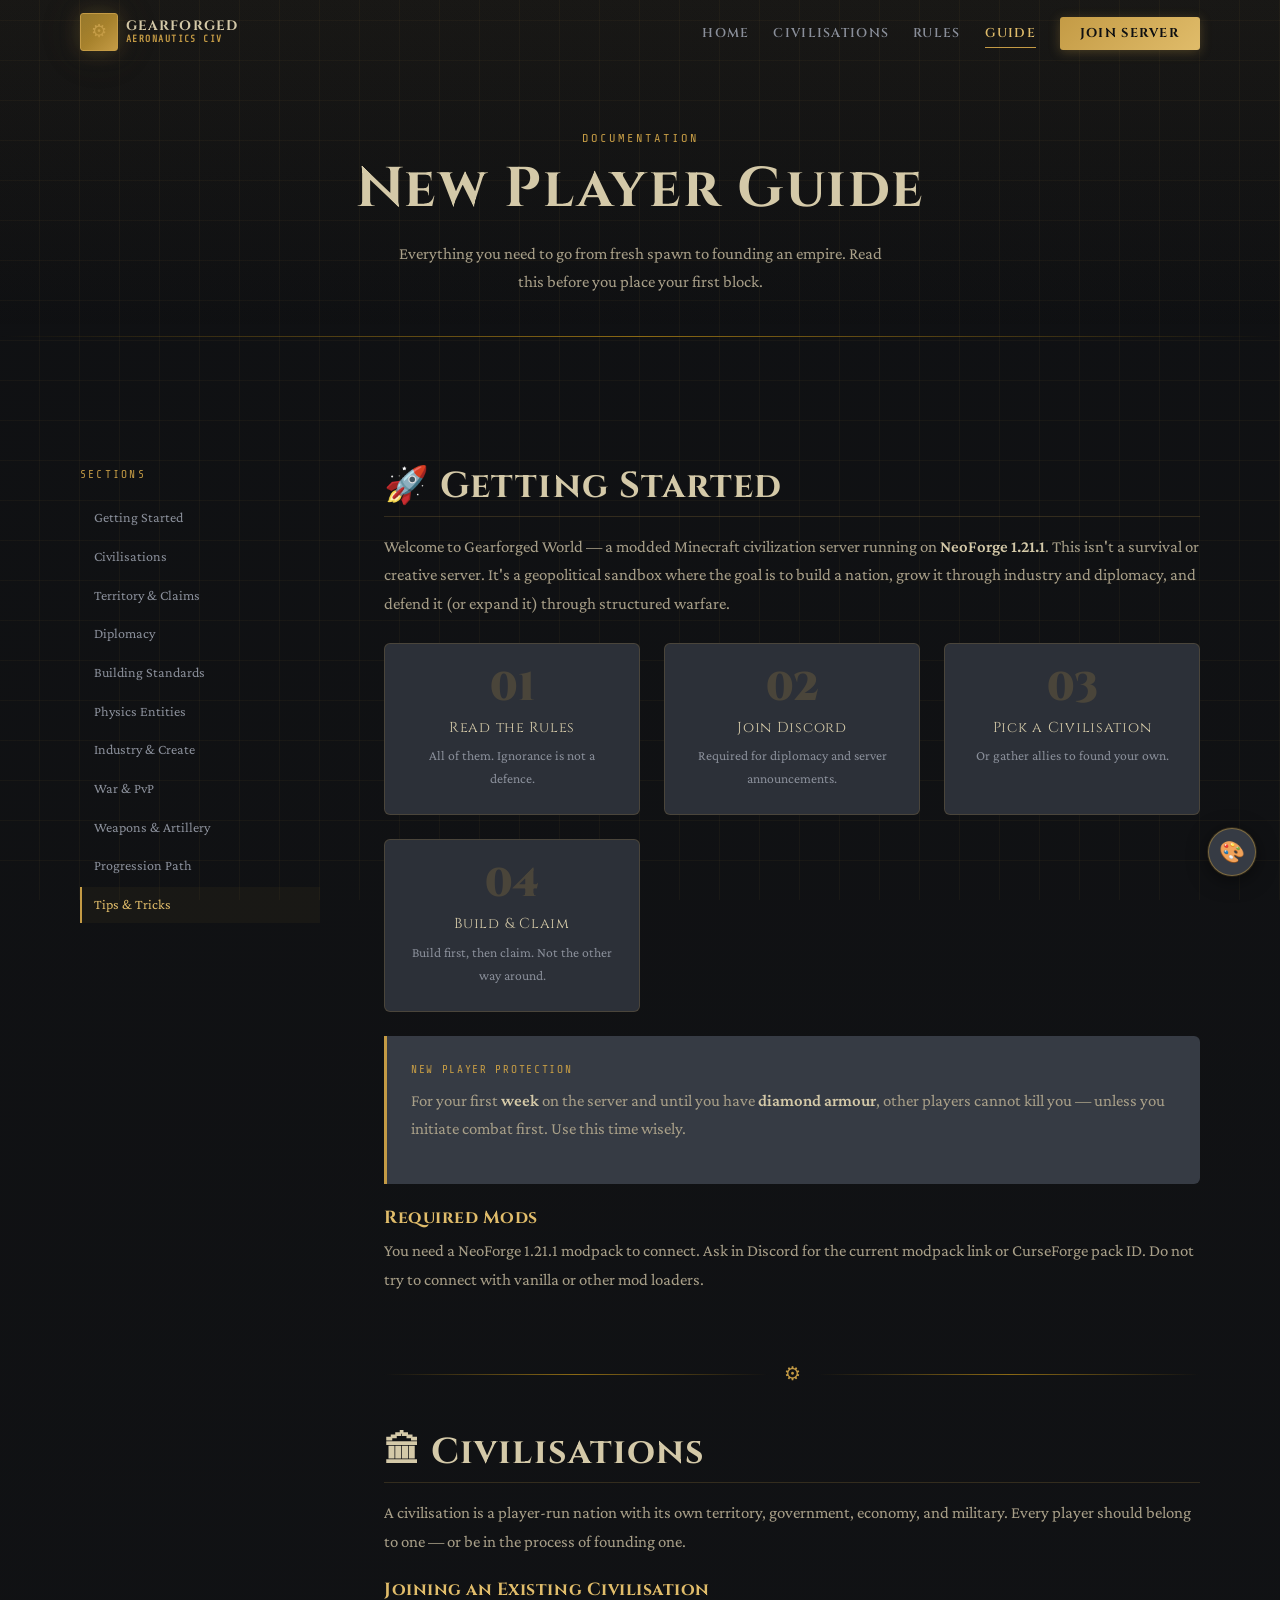
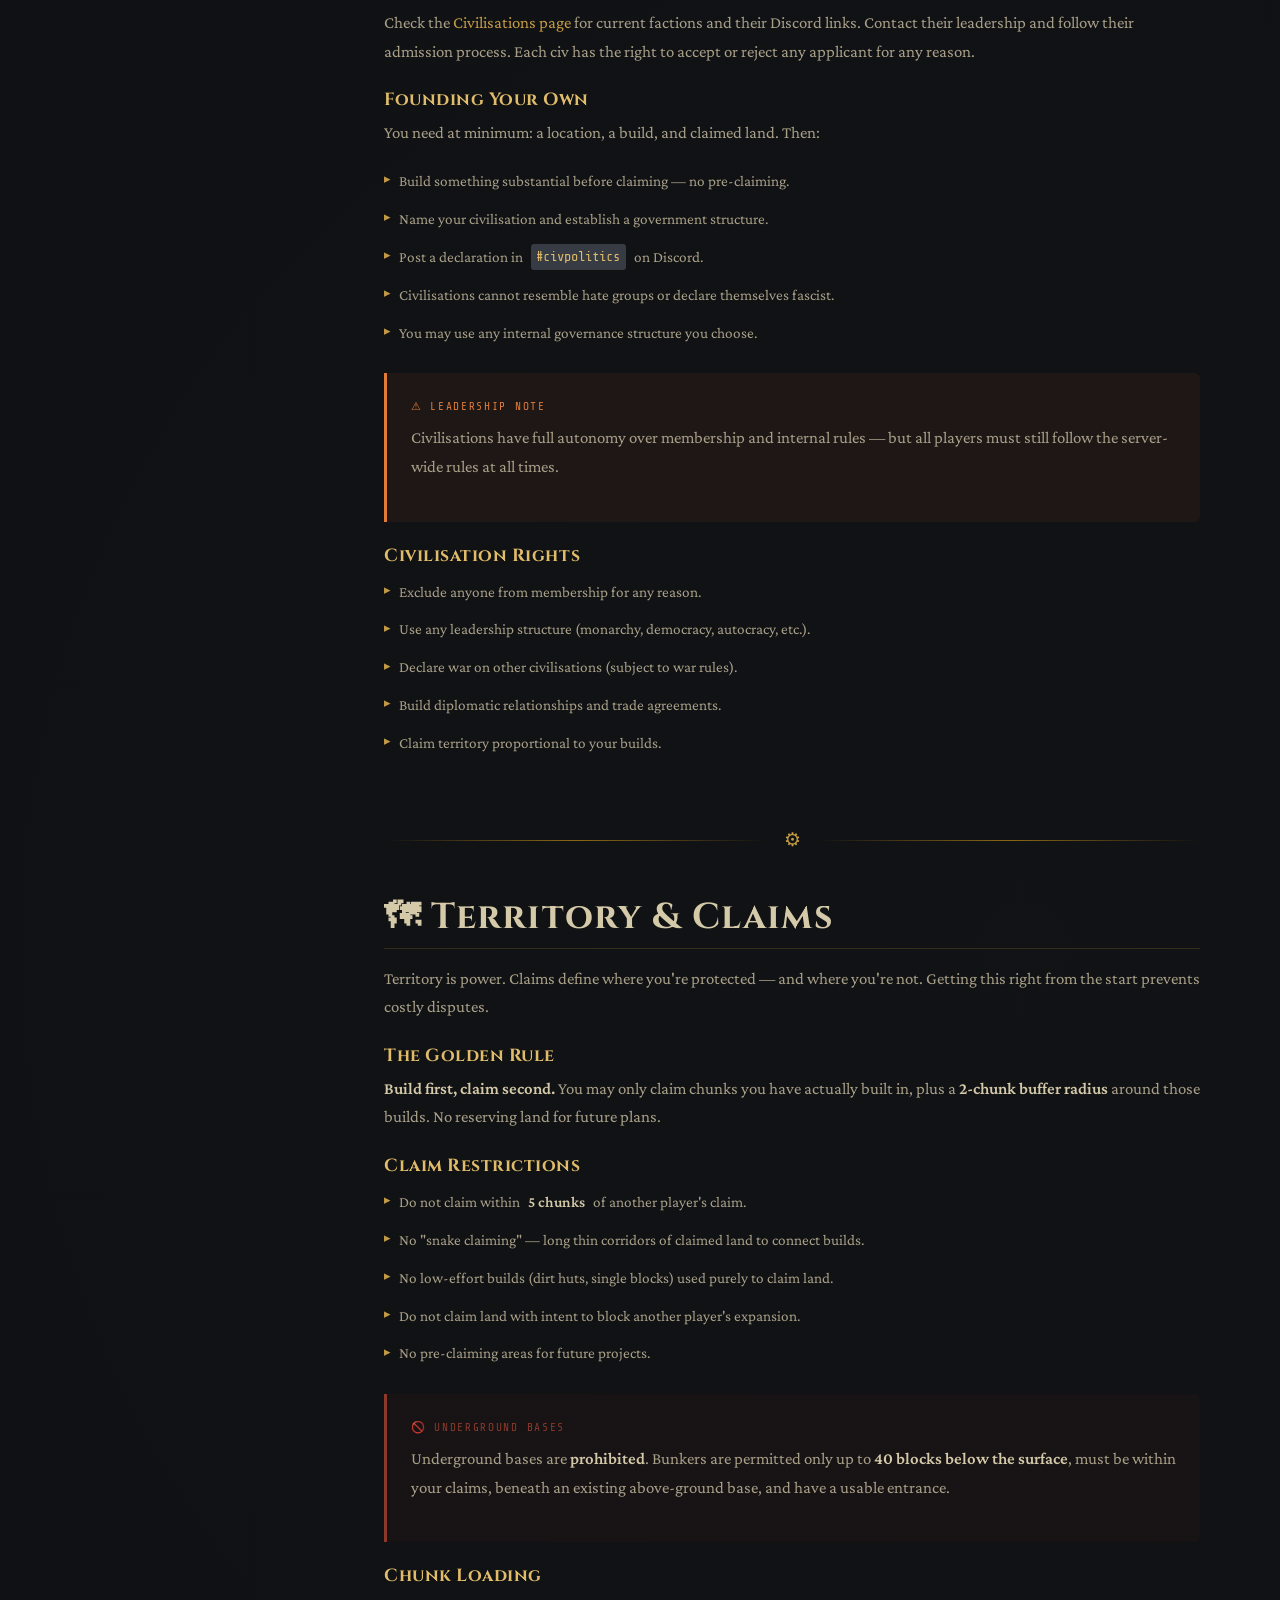
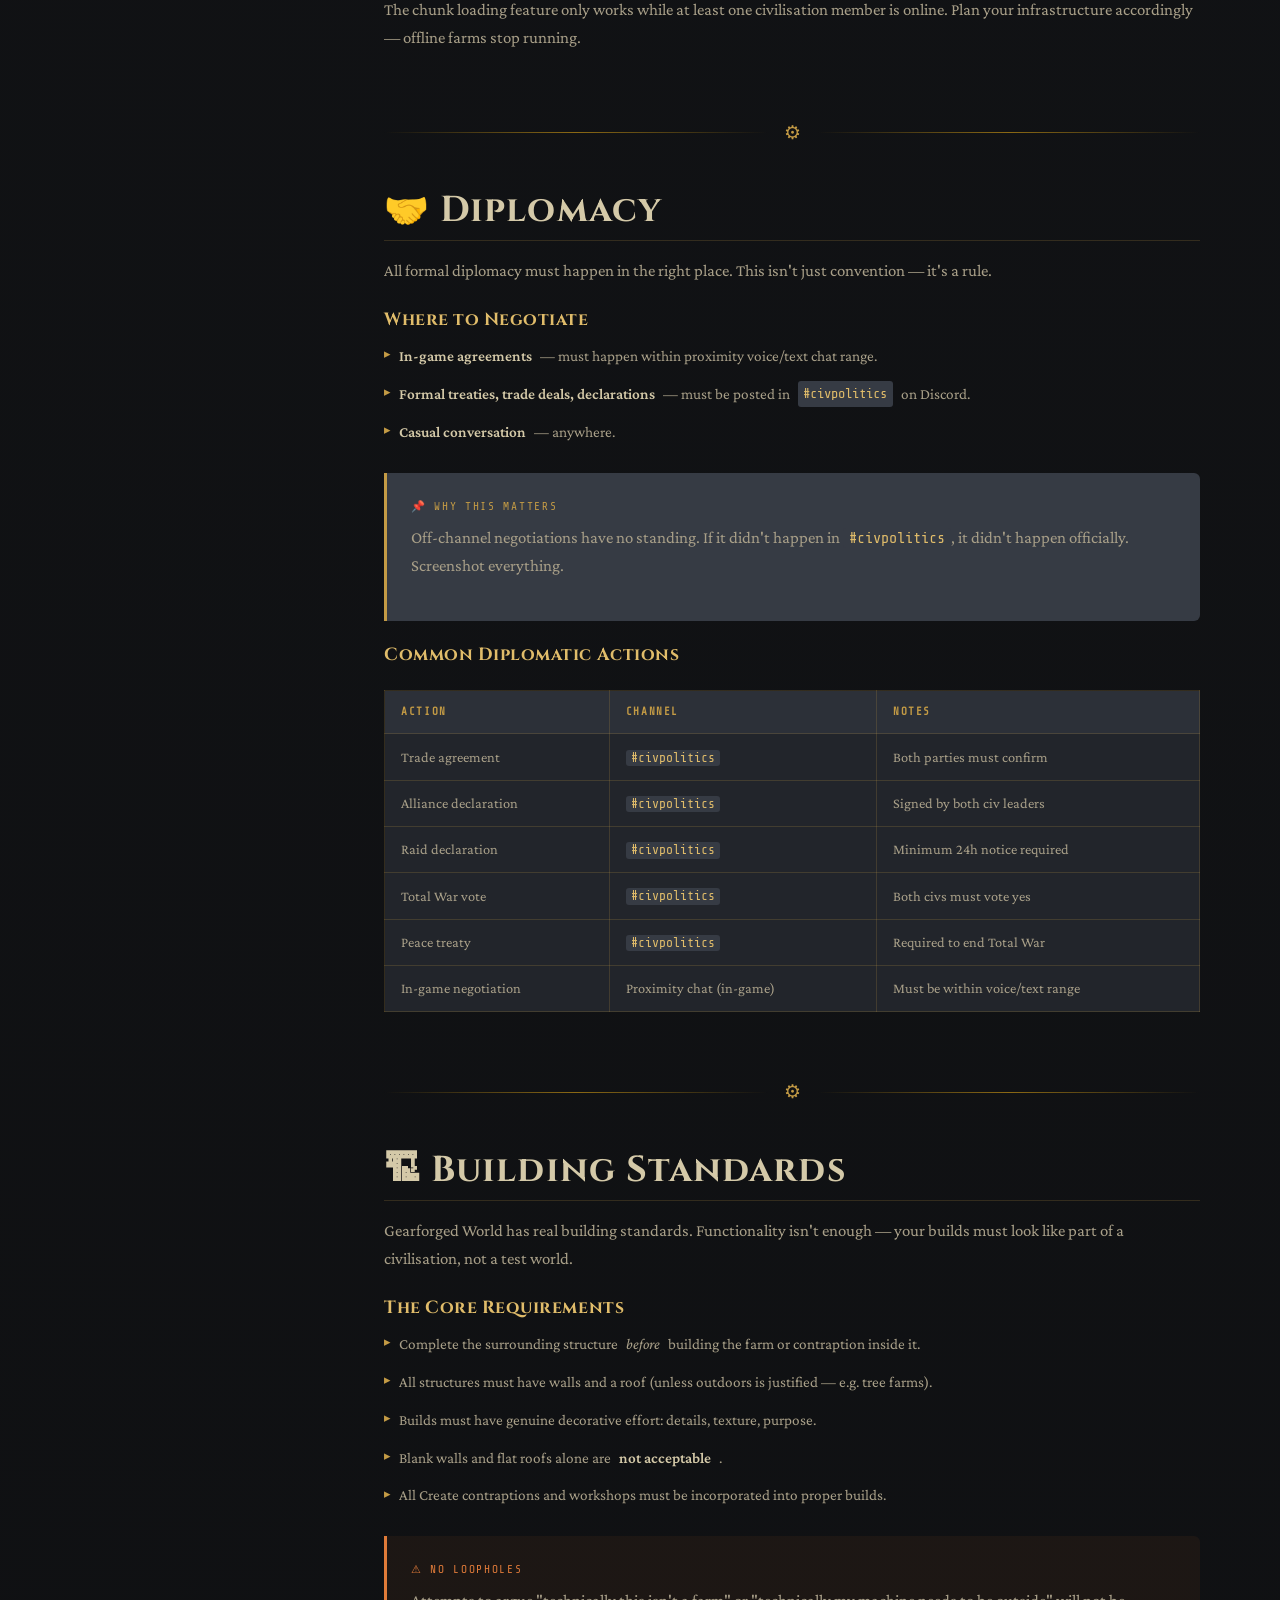
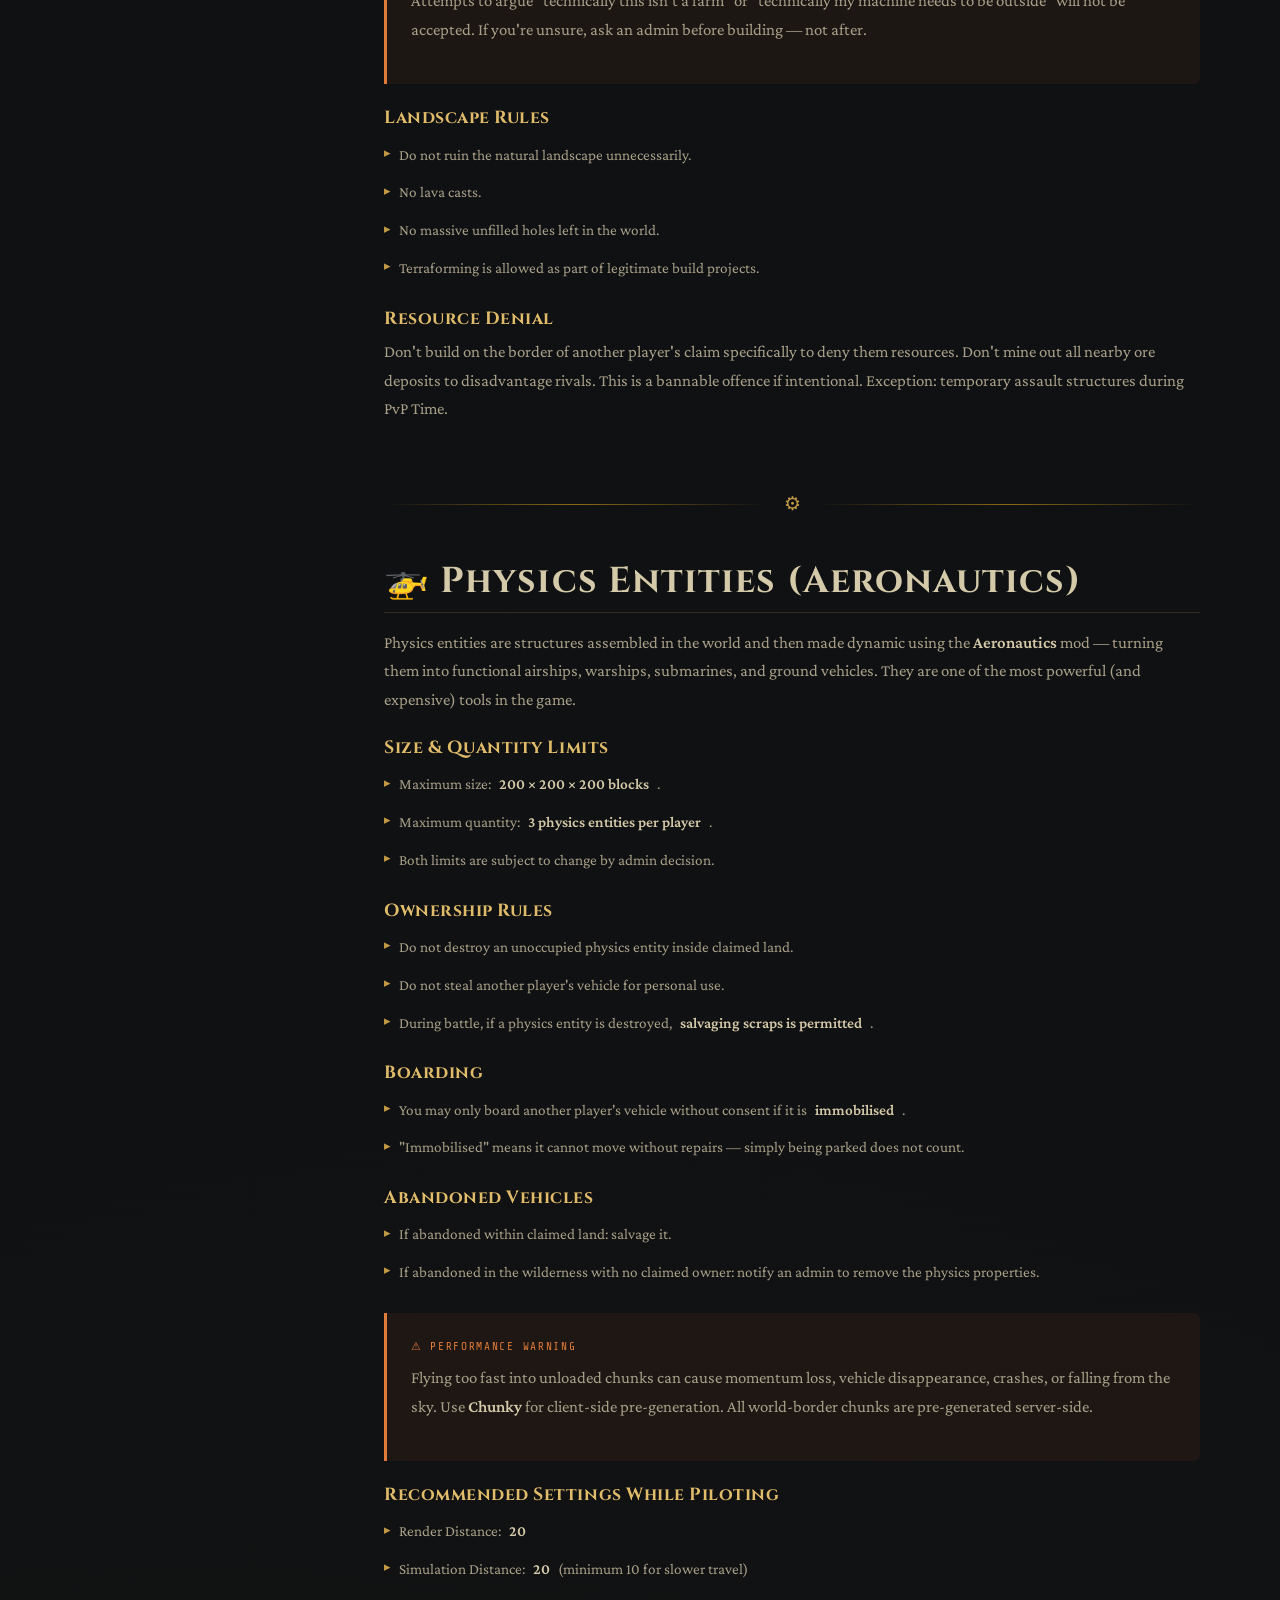
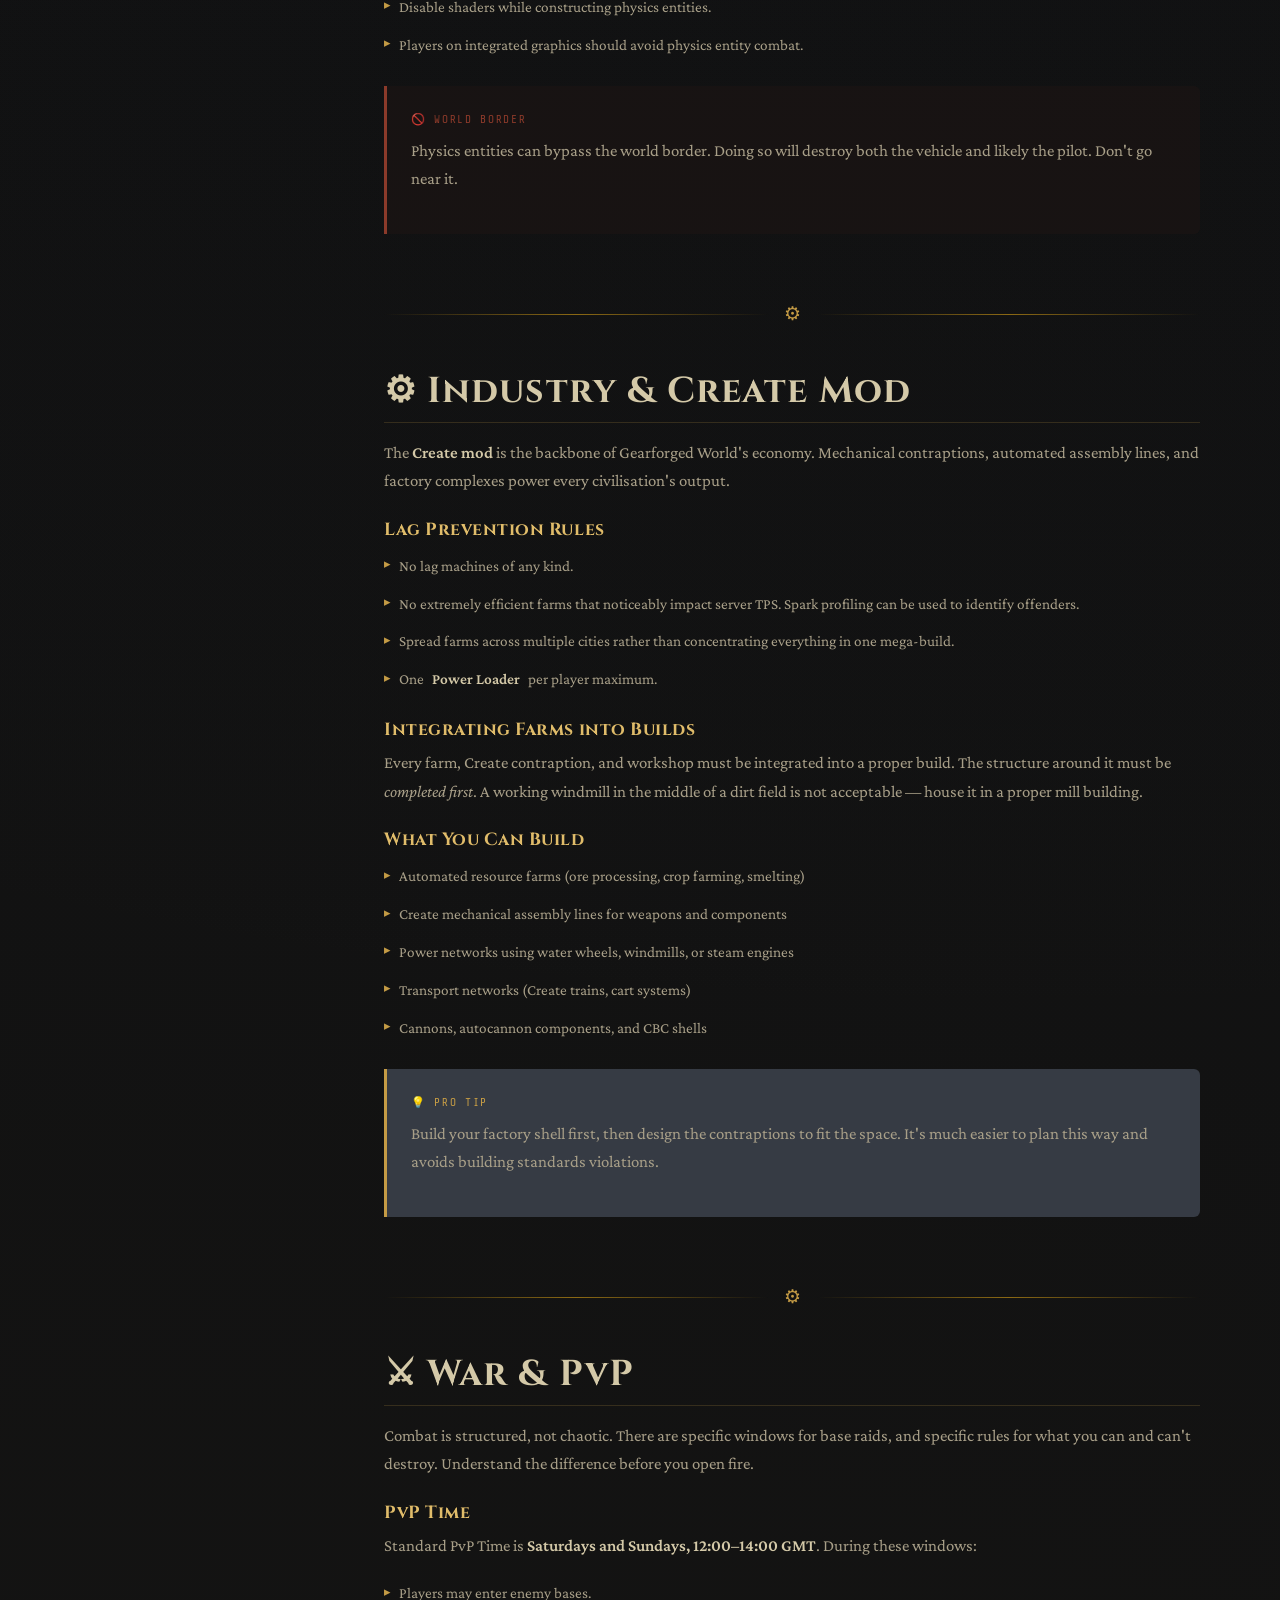
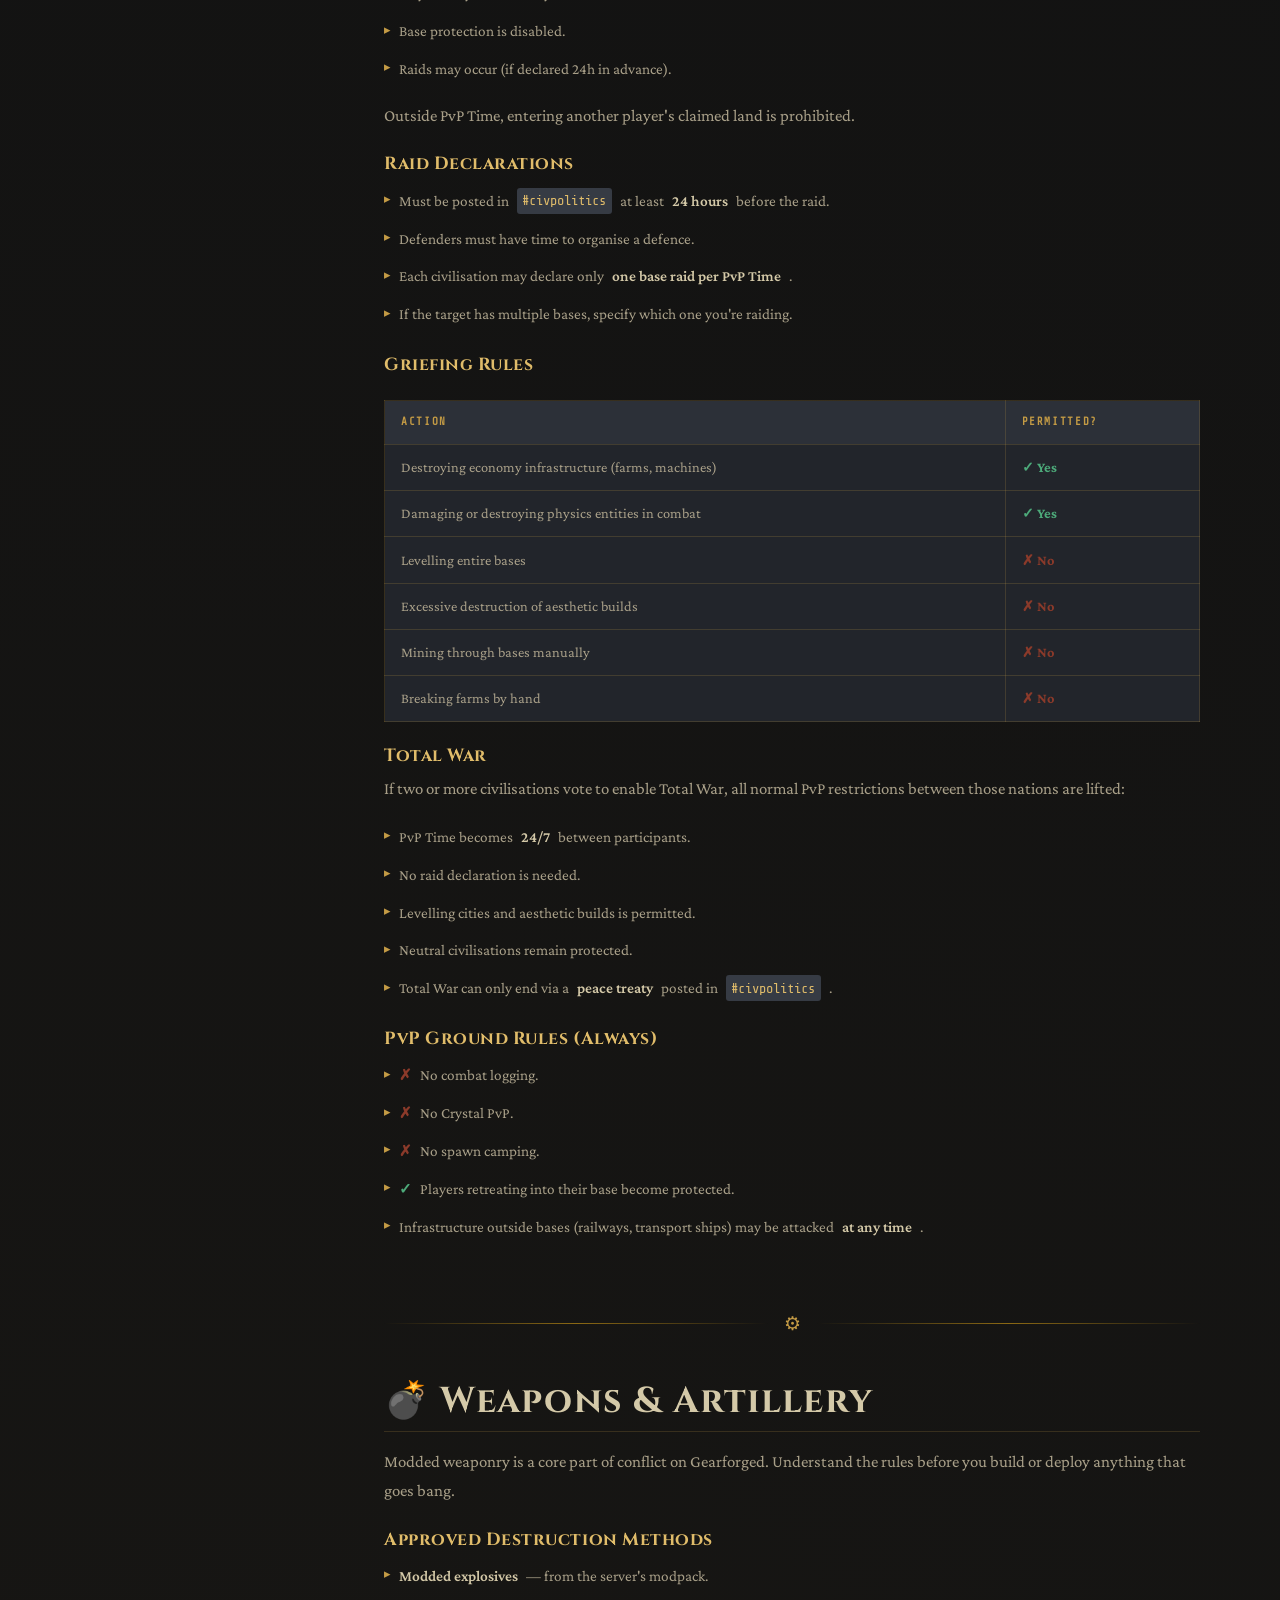
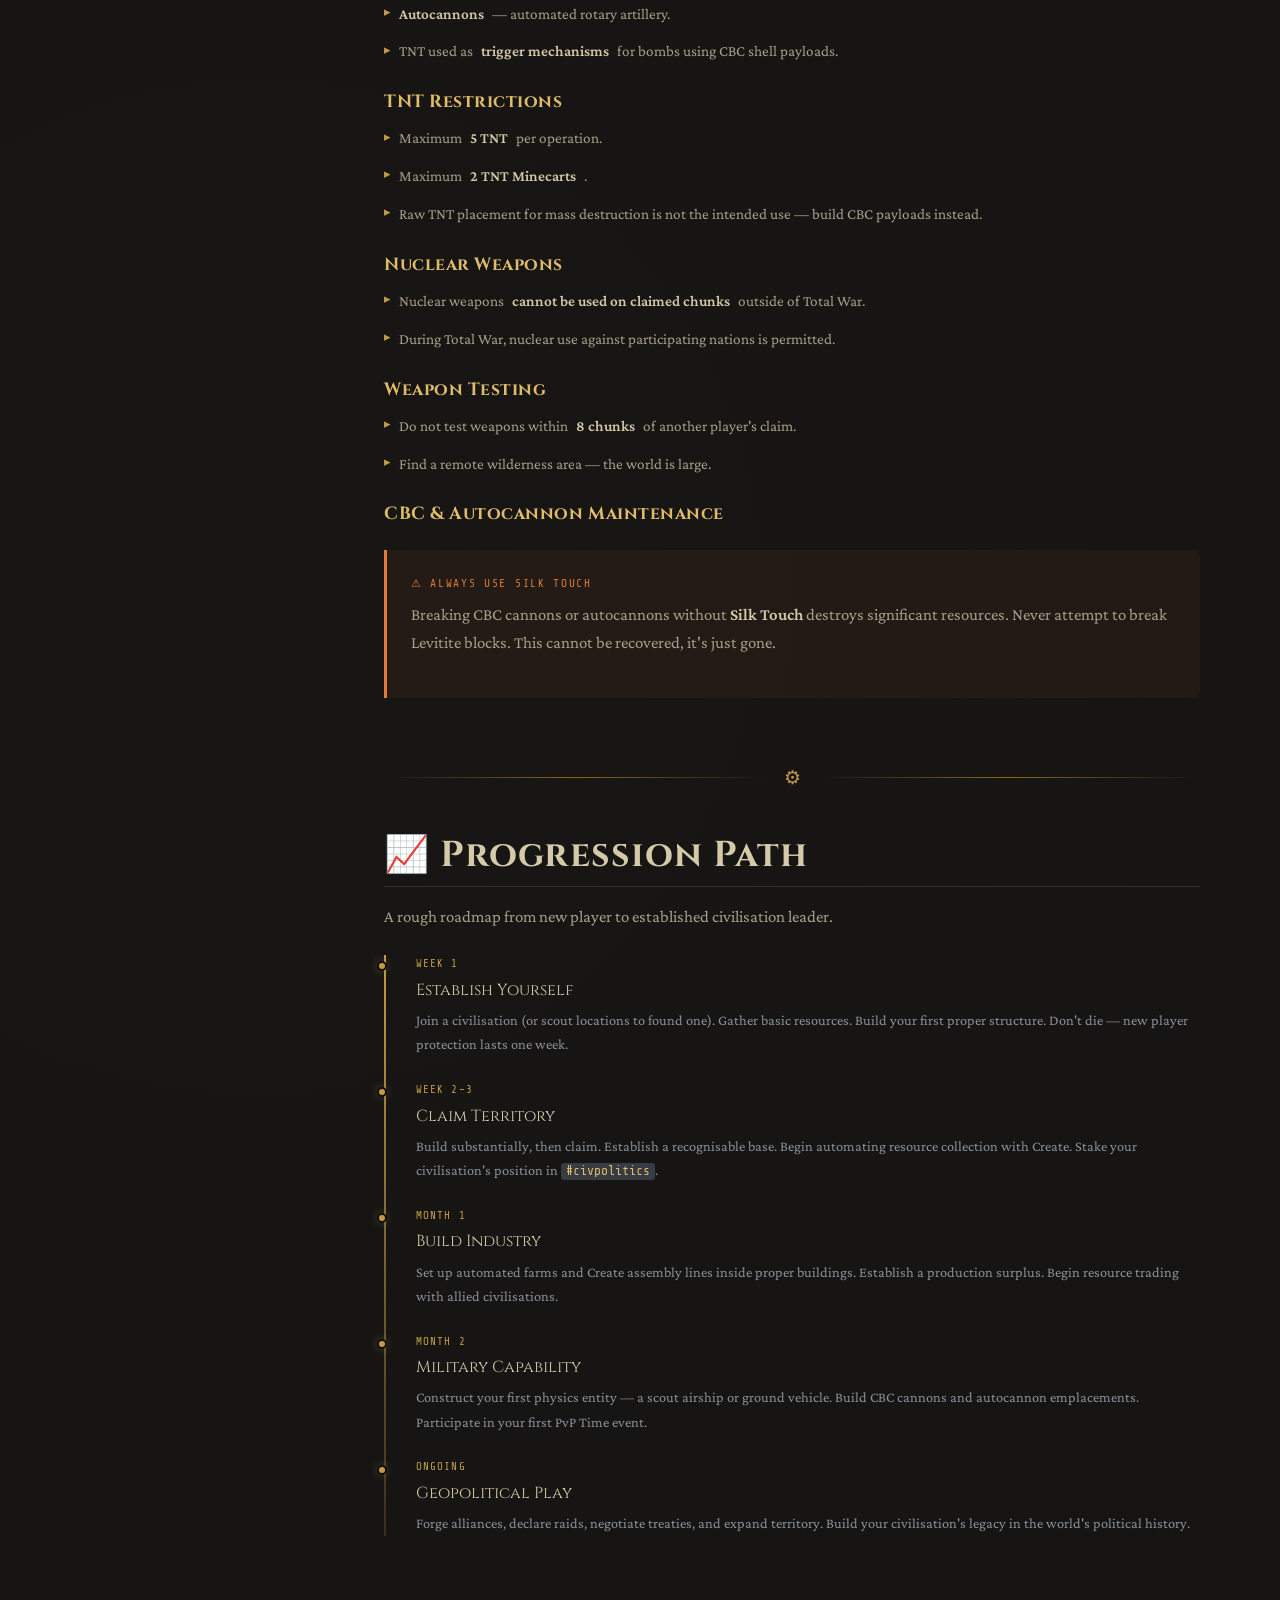
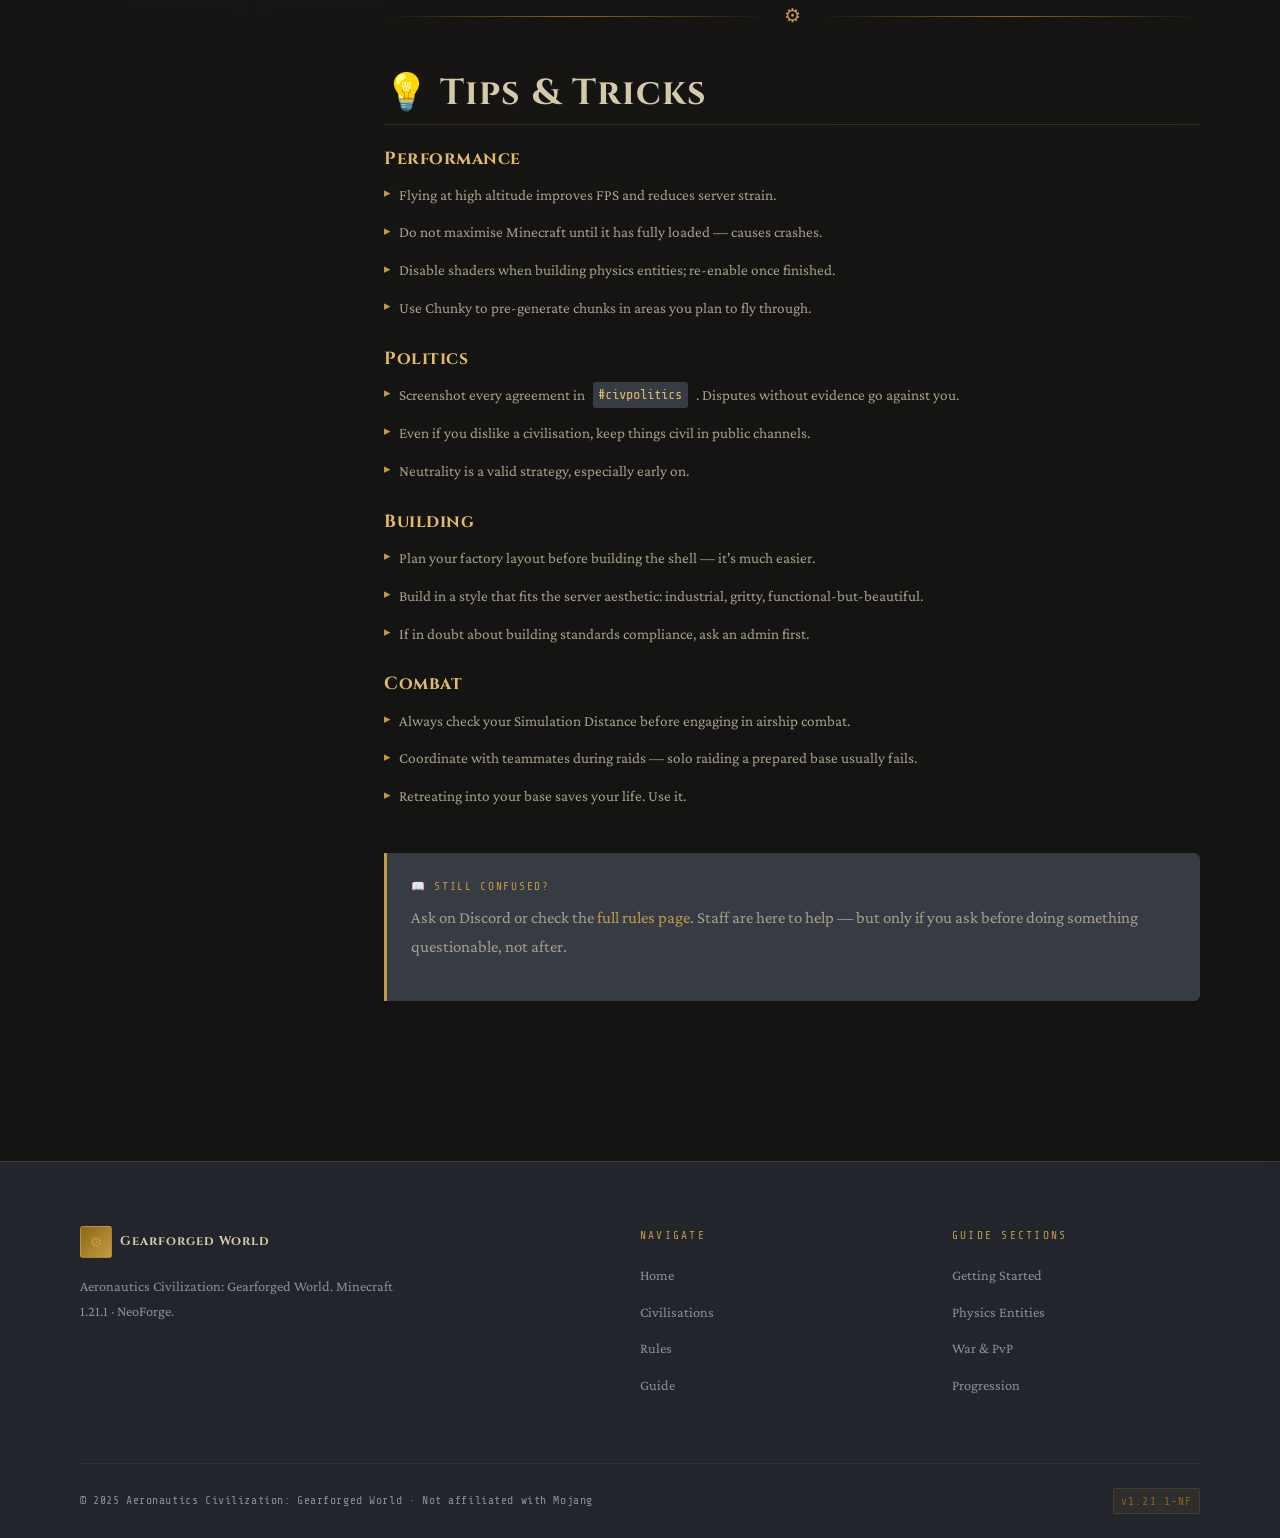
==== commit 449cbbaa: "wow" ====
--- a/guide.html
+++ b/guide.html
@@ -975,8 +975,8 @@
                 <p>
                   Breaking CBC cannons or autocannons without
                   <strong>Silk Touch</strong> destroys significant resources.
-                  Never attempt to break Levitate blocks. This cannot be
-                  recovered — it's just gone.
+                  Never attempt to break Levitite blocks. This cannot be
+                  recovered, it's just gone.
                 </p>
               </div>
             </section>
--- a/css/style.css
+++ b/css/style.css
@@ -1,21 +1,59 @@
 /* ============================================================
    GEARFORGED WORLD — Main Stylesheet
    Aesthetic: Dark Industrial / Steampunk / Dieselpunk
-   Primary Accent: Brass #C49B45
-   ============================================================ */
-
-/* --- Google Fonts Import --- */
+   Theme system: all accent colours controlled via CSS vars.
+   Hardcoded rgba() for accent colour REMOVED — use vars only.
+   ============================================================ */
+
 @import url("https://fonts.googleapis.com/css2?family=Cinzel+Decorative:wght@400;700;900&family=Cinzel:wght@400;600;700&family=Crimson+Pro:ital,wght@0,300;0,400;0,600;1,300;1,400&family=Share+Tech+Mono&display=swap");
 
 /* ============================================================
-   CSS CUSTOM PROPERTIES (Design Tokens)
+   CSS CUSTOM PROPERTIES
+   All theme-switchable values live here.
+   rgba() values derived from vars use channel vars so JS can
+   override them cleanly without rgba() parsing issues.
    ============================================================ */
 :root {
-  /* --- Core Colours --- */
+  /* --- Accent (themeable) --- */
+  --accent: #c49b45;
+  --accent-glow: rgba(196, 155, 69, 0.35);
+  --accent-glow-strong: rgba(196, 155, 69, 0.6);
   --brass: #c49b45;
   --brass-light: #e0bc6a;
   --brass-dark: #8b6914;
   --brass-muted: #9a7a35;
+  --border: rgba(196, 155, 69, 0.2);
+  --border-strong: rgba(196, 155, 69, 0.5);
+  --shadow-brass:
+    0 0 20px rgba(196, 155, 69, 0.25), 0 0 60px rgba(196, 155, 69, 0.08);
+  --accent-glow-card: rgba(196, 155, 69, 0.08);
+
+  /* Derived: used in places where we need the glow at fixed opacities */
+  --accent-05: rgba(196, 155, 69, 0.05);
+  --accent-08: rgba(196, 155, 69, 0.08);
+  --accent-10: rgba(196, 155, 69, 0.1);
+  --accent-15: rgba(196, 155, 69, 0.15);
+  --accent-20: rgba(196, 155, 69, 0.2);
+  --accent-30: rgba(196, 155, 69, 0.3);
+  --accent-40: rgba(196, 155, 69, 0.4);
+  --accent-50: rgba(196, 155, 69, 0.5);
+
+  /* --- Backgrounds (themeable) --- */
+  --bg-primary: #0e0f11;
+  --bg-secondary: #22252b;
+  --bg-card: #2c3038;
+  --bg-elevated: #363b44;
+
+  /* Nav backdrop uses bg-primary at 90% opacity — set as separate var */
+  --bg-nav: rgba(14, 15, 17, 0.9);
+  --bg-mobile-nav: rgba(14, 15, 17, 0.97);
+
+  /* Hero overlay uses bg-primary channel values */
+  --bg-hero-gradient-from: rgba(14, 15, 17, 0);
+  --bg-hero-gradient-to: rgba(14, 15, 17, 0.85);
+  --bg-hero-vignette: rgba(14, 15, 17, 0.7);
+
+  /* --- Fixed colours (not theme-switched) --- */
   --copper: #b87333;
   --rust: #8b3a2a;
   --steel: #5a6472;
@@ -30,19 +68,13 @@
   --parchment: #d4c9a8;
   --parchment-dim: #a89f88;
 
-  /* --- Semantic Colours --- */
-  --bg-primary: var(--soot);
-  --bg-secondary: var(--iron);
-  --bg-card: var(--iron-mid);
-  --bg-elevated: var(--iron-light);
+  /* --- Semantic (use these in components) --- */
   --text-primary: var(--parchment);
   --text-secondary: var(--parchment-dim);
   --text-muted: var(--ash);
-  --accent: var(--brass);
-  --accent-glow: rgba(196, 155, 69, 0.35);
-  --accent-glow-strong: rgba(196, 155, 69, 0.6);
-  --border: rgba(196, 155, 69, 0.2);
-  --border-strong: rgba(196, 155, 69, 0.5);
+
+  /* Card shadow uses black (not accent) so it always looks right */
+  --shadow-card: 0 4px 24px rgba(0, 0, 0, 0.5), 0 1px 0 var(--accent-10) inset;
 
   /* --- Typography --- */
   --font-display: "Cinzel Decorative", serif;
@@ -59,30 +91,17 @@
   --space-2xl: 4rem;
   --space-3xl: 6rem;
 
-  /* --- Radii --- */
+  /* --- Misc --- */
   --radius-sm: 3px;
   --radius-md: 6px;
   --radius-lg: 12px;
-
-  /* --- Transitions --- */
   --transition-fast: 150ms ease;
   --transition-base: 300ms ease;
-  --transition-slow: 500ms ease;
-
-  /* --- Shadows --- */
-  --shadow-brass:
-    0 0 20px rgba(196, 155, 69, 0.25), 0 0 60px rgba(196, 155, 69, 0.08);
-  --shadow-card:
-    0 4px 24px rgba(0, 0, 0, 0.5), 0 1px 0 rgba(196, 155, 69, 0.1) inset;
-  --shadow-inset:
-    inset 0 1px 0 rgba(196, 155, 69, 0.15), inset 0 -1px 0 rgba(0, 0, 0, 0.3);
-
-  /* --- Nav height --- */
   --nav-height: 64px;
 }
 
 /* ============================================================
-   RESET & BASE
+   RESET
    ============================================================ */
 *,
 *::before,
@@ -91,7 +110,6 @@
   margin: 0;
   padding: 0;
 }
-
 html {
   scroll-behavior: smooth;
   font-size: 16px;
@@ -104,21 +122,16 @@
   font-size: 1.05rem;
   line-height: 1.7;
   overflow-x: hidden;
-  /* Subtle riveted metal texture via repeating gradients */
   background-image:
-    radial-gradient(
-      circle at 20% 80%,
-      rgba(196, 155, 69, 0.03) 0%,
-      transparent 50%
-    ),
+    radial-gradient(circle at 20% 80%, var(--accent-05) 0%, transparent 50%),
     radial-gradient(
       circle at 80% 20%,
-      rgba(90, 100, 114, 0.05) 0%,
+      rgba(90, 100, 114, 0.04) 0%,
       transparent 50%
     );
 }
 
-/* Riveted metal panel texture overlay */
+/* Grid texture overlay — uses accent var */
 body::before {
   content: "";
   position: fixed;
@@ -128,21 +141,20 @@
       0deg,
       transparent,
       transparent 39px,
-      rgba(196, 155, 69, 0.03) 39px,
-      rgba(196, 155, 69, 0.03) 40px
+      var(--accent-05) 39px,
+      var(--accent-05) 40px
     ),
     repeating-linear-gradient(
       90deg,
       transparent,
       transparent 39px,
-      rgba(196, 155, 69, 0.03) 39px,
-      rgba(196, 155, 69, 0.03) 40px
+      var(--accent-05) 39px,
+      var(--accent-05) 40px
     );
   pointer-events: none;
   z-index: 0;
 }
 
-/* Ensure content sits above texture */
 body > * {
   position: relative;
   z-index: 1;
@@ -155,7 +167,7 @@
   width: 8px;
 }
 ::-webkit-scrollbar-track {
-  background: var(--iron);
+  background: var(--bg-secondary);
 }
 ::-webkit-scrollbar-thumb {
   background: var(--brass-dark);
@@ -179,12 +191,10 @@
   line-height: 1.2;
   letter-spacing: 0.03em;
 }
-
 .display-title {
   font-family: var(--font-display);
   letter-spacing: 0.05em;
 }
-
 h1 {
   font-size: clamp(2rem, 5vw, 3.5rem);
 }
@@ -197,12 +207,10 @@
 h4 {
   font-size: 1.1rem;
 }
-
 p {
   color: var(--text-secondary);
   max-width: 70ch;
 }
-
 a {
   color: var(--brass);
   text-decoration: none;
@@ -211,21 +219,18 @@
 a:hover {
   color: var(--brass-light);
 }
-
 strong {
   color: var(--text-primary);
   font-weight: 600;
 }
 code {
   font-family: var(--font-mono);
-  background: var(--iron-light);
+  background: var(--bg-elevated);
   padding: 0.1em 0.4em;
   border-radius: var(--radius-sm);
   font-size: 0.9em;
   color: var(--brass-light);
 }
-
-/* Brass accent text */
 .accent {
   color: var(--accent);
 }
@@ -235,20 +240,18 @@
 }
 
 /* ============================================================
-   LAYOUT UTILITIES
+   LAYOUT
    ============================================================ */
 .container {
   max-width: 1200px;
   margin: 0 auto;
   padding: 0 var(--space-xl);
 }
-
 .container--wide {
   max-width: 1400px;
   margin: 0 auto;
   padding: 0 var(--space-xl);
 }
-
 .section {
   padding: var(--space-3xl) 0;
 }
@@ -257,7 +260,6 @@
   background: var(--bg-secondary);
   position: relative;
 }
-
 .section--dark::before {
   content: "";
   position: absolute;
@@ -266,8 +268,8 @@
     45deg,
     transparent,
     transparent 10px,
-    rgba(196, 155, 69, 0.01) 10px,
-    rgba(196, 155, 69, 0.01) 11px
+    var(--accent-05) 10px,
+    var(--accent-05) 11px
   );
   pointer-events: none;
 }
@@ -276,11 +278,9 @@
   text-align: center;
   margin-bottom: var(--space-2xl);
 }
-
 .section-header h2 {
   margin-bottom: var(--space-md);
 }
-
 .section-eyebrow {
   font-family: var(--font-mono);
   font-size: 0.75rem;
@@ -291,14 +291,12 @@
   margin-bottom: var(--space-sm);
 }
 
-/* Decorative divider */
 .brass-divider {
   display: flex;
   align-items: center;
   gap: var(--space-md);
   margin: var(--space-xl) 0;
 }
-
 .brass-divider::before,
 .brass-divider::after {
   content: "";
@@ -311,7 +309,6 @@
     transparent
   );
 }
-
 .brass-divider-icon {
   color: var(--brass);
   font-size: 1.2rem;
@@ -333,14 +330,12 @@
     background var(--transition-base),
     backdrop-filter var(--transition-base);
 }
-
 .nav.scrolled {
-  background: rgba(14, 15, 17, 0.9);
+  background: var(--bg-nav);
   backdrop-filter: blur(16px) saturate(180%);
   border-bottom: 1px solid var(--border);
   box-shadow: 0 4px 32px rgba(0, 0, 0, 0.4);
 }
-
 .nav__inner {
   display: flex;
   align-items: center;
@@ -355,7 +350,6 @@
   gap: var(--space-sm);
   text-decoration: none;
 }
-
 .nav__logo-emblem {
   width: 38px;
   height: 38px;
@@ -371,7 +365,6 @@
   position: relative;
   overflow: hidden;
 }
-
 .nav__logo-emblem::after {
   content: "";
   position: absolute;
@@ -382,13 +375,11 @@
     transparent 50%
   );
 }
-
 .nav__logo:hover .nav__logo-emblem {
   box-shadow:
-    0 0 25px rgba(196, 155, 69, 0.5),
-    0 0 60px rgba(196, 155, 69, 0.15);
-}
-
+    0 0 25px var(--accent-50),
+    0 0 60px var(--accent-15);
+}
 .nav__logo-text {
   font-family: var(--font-heading);
   font-size: 0.85rem;
@@ -398,7 +389,6 @@
   color: var(--text-primary);
   line-height: 1.1;
 }
-
 .nav__logo-sub {
   font-family: var(--font-mono);
   font-size: 0.6rem;
@@ -408,14 +398,13 @@
   display: block;
 }
 
-/* Nav links */
+/* Links */
 .nav__links {
   display: flex;
   align-items: center;
   gap: var(--space-lg);
   list-style: none;
 }
-
 .nav__link {
   font-family: var(--font-heading);
   font-size: 0.8rem;
@@ -428,7 +417,6 @@
   position: relative;
   transition: color var(--transition-fast);
 }
-
 .nav__link::after {
   content: "";
   position: absolute;
@@ -439,42 +427,33 @@
   background: var(--brass);
   transition: right var(--transition-base);
 }
-
 .nav__link:hover,
 .nav__link.active {
   color: var(--brass-light);
 }
-
 .nav__link:hover::after,
 .nav__link.active::after {
   right: 0;
 }
 
-/* Nav CTA */
 .nav__cta {
-  font-family: var(--font-heading);
-  font-size: 0.75rem;
-  letter-spacing: 0.1em;
-  text-transform: uppercase;
-  color: var(--iron) !important;
+  color: var(--bg-primary) !important;
   background: linear-gradient(135deg, var(--brass), var(--brass-light));
   padding: 0.5rem 1.25rem;
   border-radius: var(--radius-sm);
   font-weight: 700;
   transition: all var(--transition-base) !important;
-  box-shadow: 0 2px 12px rgba(196, 155, 69, 0.3);
-}
-
+  box-shadow: 0 2px 12px var(--accent-30);
+}
 .nav__cta:hover {
-  box-shadow: 0 4px 24px rgba(196, 155, 69, 0.5) !important;
+  box-shadow: 0 4px 24px var(--accent-50) !important;
   transform: translateY(-1px);
 }
-
 .nav__cta::after {
   display: none !important;
 }
 
-/* Mobile hamburger */
+/* Hamburger */
 .nav__hamburger {
   display: none;
   flex-direction: column;
@@ -484,7 +463,6 @@
   cursor: pointer;
   padding: 4px;
 }
-
 .nav__hamburger span {
   display: block;
   width: 24px;
@@ -495,7 +473,6 @@
     transform var(--transition-base),
     opacity var(--transition-base);
 }
-
 .nav__hamburger.open span:nth-child(1) {
   transform: translateY(7px) rotate(45deg);
 }
@@ -506,14 +483,14 @@
   transform: translateY(-7px) rotate(-45deg);
 }
 
-/* Mobile nav menu */
+/* Mobile menu */
 .nav__mobile {
   display: none;
   position: fixed;
   top: var(--nav-height);
   left: 0;
   right: 0;
-  background: rgba(14, 15, 17, 0.97);
+  background: var(--bg-mobile-nav);
   backdrop-filter: blur(20px);
   border-bottom: 1px solid var(--border);
   padding: var(--space-lg) var(--space-xl);
@@ -521,11 +498,9 @@
   flex-direction: column;
   gap: var(--space-md);
 }
-
 .nav__mobile.open {
   display: flex;
 }
-
 .nav__mobile .nav__link {
   font-size: 0.95rem;
   padding: var(--space-sm) 0;
@@ -552,7 +527,6 @@
   position: relative;
   overflow: hidden;
 }
-
 .btn::before {
   content: "";
   position: absolute;
@@ -565,12 +539,10 @@
   opacity: 0;
   transition: opacity var(--transition-fast);
 }
-
 .btn:hover::before {
   opacity: 1;
 }
 
-/* Primary button - Brass */
 .btn--primary {
   background: linear-gradient(
     135deg,
@@ -578,36 +550,33 @@
     var(--brass),
     var(--brass-light)
   );
-  color: var(--iron);
+  color: var(--bg-primary);
   box-shadow:
-    0 4px 20px rgba(196, 155, 69, 0.35),
+    0 4px 20px var(--accent-30),
     inset 0 1px 0 rgba(255, 255, 255, 0.2);
 }
-
 .btn--primary:hover {
-  color: var(--iron);
+  color: var(--bg-primary);
   transform: translateY(-2px);
   box-shadow:
-    0 8px 32px rgba(196, 155, 69, 0.5),
+    0 8px 32px var(--accent-50),
     inset 0 1px 0 rgba(255, 255, 255, 0.2);
 }
 
-/* Secondary button - Ghost */
 .btn--secondary {
   background: transparent;
   color: var(--brass);
   border: 1px solid var(--border-strong);
-  box-shadow: inset 0 1px 0 rgba(196, 155, 69, 0.1);
-}
-
+  box-shadow: inset 0 1px 0 var(--accent-10);
+}
 .btn--secondary:hover {
   color: var(--brass-light);
   border-color: var(--brass);
-  background: rgba(196, 155, 69, 0.08);
+  background: var(--accent-08);
   transform: translateY(-2px);
   box-shadow:
-    0 4px 20px rgba(196, 155, 69, 0.15),
-    inset 0 1px 0 rgba(196, 155, 69, 0.1);
+    0 4px 20px var(--accent-15),
+    inset 0 1px 0 var(--accent-10);
 }
 
 /* ============================================================
@@ -623,8 +592,6 @@
   transition: all var(--transition-base);
   box-shadow: var(--shadow-card);
 }
-
-/* Riveted corner decoration */
 .card::before {
   content: "";
   position: absolute;
@@ -641,28 +608,24 @@
   opacity: 0;
   transition: opacity var(--transition-base);
 }
-
 .card:hover {
   border-color: var(--border-strong);
   transform: translateY(-4px);
   box-shadow:
     0 12px 40px rgba(0, 0, 0, 0.5),
-    0 0 30px rgba(196, 155, 69, 0.1);
-}
-
+    0 0 30px var(--accent-10);
+}
 .card:hover::before {
   opacity: 1;
 }
-
-/* Glassmorphism variant */
 .card--glass {
   background: rgba(44, 48, 56, 0.6);
   backdrop-filter: blur(20px) saturate(120%);
-  border: 1px solid rgba(196, 155, 69, 0.15);
-}
-
-/* ============================================================
-   HERO SECTION
+  border: 1px solid var(--accent-15);
+}
+
+/* ============================================================
+   HERO
    ============================================================ */
 .hero {
   min-height: 100vh;
@@ -672,39 +635,33 @@
   overflow: hidden;
   padding-top: var(--nav-height);
 }
-
-/* Animated background grid / blueprint effect */
 .hero__bg {
   position: absolute;
   inset: 0;
   background:
     linear-gradient(
       180deg,
-      rgba(14, 15, 17, 0) 0%,
-      rgba(14, 15, 17, 0.85) 100%
+      var(--bg-hero-gradient-from) 0%,
+      var(--bg-hero-gradient-to) 100%
     ),
     linear-gradient(
       135deg,
-      rgba(196, 155, 69, 0.04) 0%,
+      var(--accent-05) 0%,
       transparent 50%,
-      rgba(90, 100, 114, 0.06) 100%
+      rgba(90, 100, 114, 0.04) 100%
     );
   z-index: 0;
 }
-
-/* Blueprint grid lines */
 .hero__bg::before {
   content: "";
   position: absolute;
   inset: 0;
   background-image:
-    linear-gradient(rgba(196, 155, 69, 0.06) 1px, transparent 1px),
-    linear-gradient(90deg, rgba(196, 155, 69, 0.06) 1px, transparent 1px);
+    linear-gradient(var(--accent-08) 1px, transparent 1px),
+    linear-gradient(90deg, var(--accent-08) 1px, transparent 1px);
   background-size: 60px 60px;
   animation: blueprintShift 20s linear infinite;
 }
-
-/* Vignette */
 .hero__bg::after {
   content: "";
   position: absolute;
@@ -712,10 +669,9 @@
   background: radial-gradient(
     ellipse at center,
     transparent 40%,
-    rgba(14, 15, 17, 0.7) 100%
+    var(--bg-hero-vignette) 100%
   );
 }
-
 @keyframes blueprintShift {
   0% {
     background-position:
@@ -729,7 +685,6 @@
   }
 }
 
-/* Floating gear decorations */
 .hero__gear {
   position: absolute;
   opacity: 0.04;
@@ -740,7 +695,6 @@
   z-index: 0;
   filter: blur(1px);
 }
-
 .hero__gear--1 {
   top: -5%;
   right: -8%;
@@ -753,7 +707,6 @@
   animation-direction: reverse;
   animation-duration: 55s;
 }
-
 @keyframes gearSpin {
   from {
     transform: rotate(0deg);
@@ -782,7 +735,6 @@
   opacity: 0;
   animation: fadeUp 0.8s 0.2s ease forwards;
 }
-
 .hero__eyebrow::before {
   content: "";
   width: 40px;
@@ -801,13 +753,11 @@
   opacity: 0;
   animation: fadeUp 0.8s 0.35s ease forwards;
 }
-
 .hero__title .line-brass {
   color: var(--brass);
-  text-shadow: 0 0 40px rgba(196, 155, 69, 0.4);
+  text-shadow: 0 0 40px var(--accent-40);
   display: block;
 }
-
 .hero__subtitle {
   font-size: 1.15rem;
   color: var(--text-secondary);
@@ -817,7 +767,6 @@
   opacity: 0;
   animation: fadeUp 0.8s 0.5s ease forwards;
 }
-
 .hero__actions {
   display: flex;
   gap: var(--space-md);
@@ -826,12 +775,11 @@
   animation: fadeUp 0.8s 0.65s ease forwards;
 }
 
-/* Server IP pill */
 .hero__ip {
   display: inline-flex;
   align-items: center;
   gap: var(--space-sm);
-  background: var(--iron-mid);
+  background: var(--bg-card);
   border: 1px solid var(--border);
   border-radius: var(--radius-sm);
   padding: 0.75rem 1.25rem;
@@ -845,13 +793,11 @@
   margin-top: var(--space-md);
   width: fit-content;
 }
-
 .hero__ip:hover {
   border-color: var(--brass);
-  background: rgba(196, 155, 69, 0.08);
-  box-shadow: 0 0 20px rgba(196, 155, 69, 0.15);
-}
-
+  background: var(--accent-08);
+  box-shadow: 0 0 20px var(--accent-15);
+}
 .hero__ip-label {
   font-size: 0.65rem;
   color: var(--text-muted);
@@ -859,7 +805,6 @@
   text-transform: uppercase;
 }
 
-/* Scroll indicator */
 .hero__scroll {
   position: absolute;
   bottom: var(--space-xl);
@@ -877,14 +822,12 @@
   animation: fadeIn 1s 1.5s ease both;
   z-index: 1;
 }
-
 .hero__scroll-line {
   width: 1px;
   height: 50px;
   background: linear-gradient(180deg, var(--brass), transparent);
   animation: scrollPulse 2s ease-in-out infinite;
 }
-
 @keyframes scrollPulse {
   0%,
   100% {
@@ -901,28 +844,25 @@
    STATS BAR
    ============================================================ */
 .stats-bar {
-  background: var(--iron-mid);
+  background: var(--bg-card);
   border-top: 1px solid var(--border);
   border-bottom: 1px solid var(--border);
   padding: var(--space-xl) 0;
 }
-
 .stats-bar__grid {
   display: grid;
   grid-template-columns: repeat(auto-fit, minmax(160px, 1fr));
   gap: 1px;
   background: var(--border);
 }
-
 .stats-bar__item {
   display: flex;
   flex-direction: column;
   align-items: center;
   padding: var(--space-lg);
-  background: var(--iron-mid);
+  background: var(--bg-card);
   text-align: center;
 }
-
 .stats-bar__value {
   font-family: var(--font-heading);
   font-size: 2rem;
@@ -930,9 +870,8 @@
   color: var(--brass);
   line-height: 1;
   margin-bottom: var(--space-xs);
-  text-shadow: 0 0 20px rgba(196, 155, 69, 0.3);
-}
-
+  text-shadow: 0 0 20px var(--accent-30);
+}
 .stats-bar__label {
   font-family: var(--font-mono);
   font-size: 0.7rem;
@@ -942,14 +881,13 @@
 }
 
 /* ============================================================
-   FEATURE CARDS GRID
+   FEATURE CARDS
    ============================================================ */
 .features-grid {
   display: grid;
   grid-template-columns: repeat(auto-fit, minmax(300px, 1fr));
   gap: var(--space-lg);
 }
-
 .feature-card {
   background: var(--bg-card);
   border: 1px solid var(--border);
@@ -959,13 +897,11 @@
   overflow: hidden;
   transition: all var(--transition-base);
 }
-
 .feature-card__icon {
   font-size: 2rem;
   margin-bottom: var(--space-lg);
   display: block;
 }
-
 .feature-card__title {
   font-family: var(--font-heading);
   font-size: 1.1rem;
@@ -974,13 +910,11 @@
   margin-bottom: var(--space-sm);
   letter-spacing: 0.05em;
 }
-
 .feature-card__desc {
   font-size: 0.95rem;
   color: var(--text-muted);
   line-height: 1.6;
 }
-
 .feature-card::after {
   content: "";
   position: absolute;
@@ -988,31 +922,28 @@
   left: 0;
   right: 0;
   height: 0;
-  background: linear-gradient(180deg, transparent, rgba(196, 155, 69, 0.05));
+  background: linear-gradient(180deg, transparent, var(--accent-05));
   transition: height var(--transition-base);
 }
-
 .feature-card:hover {
-  border-color: rgba(196, 155, 69, 0.4);
+  border-color: var(--accent-40);
   transform: translateY(-4px);
   box-shadow:
     0 12px 40px rgba(0, 0, 0, 0.4),
-    0 0 30px rgba(196, 155, 69, 0.08);
-}
-
+    0 0 30px var(--accent-08);
+}
 .feature-card:hover::after {
   height: 100%;
 }
 
 /* ============================================================
-   CIVILIZATIONS SECTION (Homepage preview)
+   CIV PREVIEW CARDS
    ============================================================ */
 .civs-preview {
   display: grid;
   grid-template-columns: repeat(auto-fit, minmax(260px, 1fr));
   gap: var(--space-lg);
 }
-
 .civ-preview-card {
   background: var(--bg-card);
   border: 1px solid var(--border);
@@ -1024,7 +955,6 @@
   cursor: pointer;
   transition: all var(--transition-base);
 }
-
 .civ-preview-card__glow {
   position: absolute;
   top: 0;
@@ -1034,18 +964,15 @@
   opacity: 0;
   transition: opacity var(--transition-base);
 }
-
 .civ-preview-card:hover .civ-preview-card__glow {
   opacity: 1;
 }
-
 .civ-preview-card__emblem {
   font-size: 2.5rem;
   margin-bottom: var(--space-md);
   display: block;
-  filter: drop-shadow(0 0 12px rgba(196, 155, 69, 0.3));
-}
-
+  filter: drop-shadow(0 0 12px var(--accent-30));
+}
 .civ-preview-card__name {
   font-family: var(--font-heading);
   font-size: 1.1rem;
@@ -1053,21 +980,18 @@
   color: var(--text-primary);
   margin-bottom: var(--space-xs);
 }
-
 .civ-preview-card__tagline {
   font-size: 0.85rem;
   color: var(--text-muted);
   font-style: italic;
   margin-bottom: var(--space-md);
 }
-
 .civ-preview-card__tags {
   display: flex;
   gap: var(--space-xs);
   flex-wrap: wrap;
   justify-content: center;
 }
-
 .tag {
   font-family: var(--font-mono);
   font-size: 0.65rem;
@@ -1075,20 +999,19 @@
   text-transform: uppercase;
   padding: 0.2em 0.6em;
   border-radius: 2px;
-  background: rgba(196, 155, 69, 0.1);
-  border: 1px solid rgba(196, 155, 69, 0.2);
+  background: var(--accent-10);
+  border: 1px solid var(--accent-20);
   color: var(--brass-muted);
 }
-
 .civ-preview-card:hover {
   transform: translateY(-4px);
   box-shadow: 0 12px 40px rgba(0, 0, 0, 0.4);
 }
 
 /* ============================================================
-   RULES PAGE STYLES
-   ============================================================ */
-.rules-layout {
+   RULES PAGE
+   ============================================================ */
+.layout {
   display: grid;
   grid-template-columns: 280px 1fr;
   gap: var(--space-2xl);
@@ -1096,8 +1019,6 @@
   padding-top: calc(var(--nav-height) + var(--space-2xl));
   padding-bottom: var(--space-3xl);
 }
-
-/* Sidebar TOC */
 .rules-toc {
   position: sticky;
   top: calc(var(--nav-height) + var(--space-xl));
@@ -1107,7 +1028,6 @@
   padding: var(--space-lg);
   box-shadow: var(--shadow-card);
 }
-
 .rules-toc__title {
   font-family: var(--font-mono);
   font-size: 0.7rem;
@@ -1118,14 +1038,12 @@
   padding-bottom: var(--space-sm);
   border-bottom: 1px solid var(--border);
 }
-
 .rules-toc__list {
   list-style: none;
   display: flex;
   flex-direction: column;
   gap: var(--space-xs);
 }
-
 .rules-toc__item a {
   display: flex;
   align-items: center;
@@ -1138,25 +1056,22 @@
   transition: all var(--transition-fast);
   text-decoration: none;
 }
-
 .rules-toc__item a:hover,
 .rules-toc__item a.active {
   color: var(--brass-light);
-  background: rgba(196, 155, 69, 0.08);
-}
-
+  background: var(--accent-08);
+}
 .rules-toc__icon {
   font-size: 0.9rem;
   width: 20px;
   text-align: center;
 }
 
-/* Search bar */
+/* Search */
 .rules-search {
   position: relative;
   margin-bottom: var(--space-xl);
 }
-
 .rules-search__input {
   width: 100%;
   background: var(--bg-card);
@@ -1169,16 +1084,13 @@
   outline: none;
   transition: all var(--transition-base);
 }
-
 .rules-search__input::placeholder {
   color: var(--text-muted);
 }
-
 .rules-search__input:focus {
   border-color: var(--brass);
-  box-shadow: 0 0 0 3px rgba(196, 155, 69, 0.1);
-}
-
+  box-shadow: 0 0 0 3px var(--accent-10);
+}
 .rules-search__icon {
   position: absolute;
   left: 1rem;
@@ -1189,7 +1101,7 @@
   pointer-events: none;
 }
 
-/* Rules accordion */
+/* Rule category accordion */
 .rules-category {
   margin-bottom: var(--space-lg);
   background: var(--bg-card);
@@ -1198,11 +1110,9 @@
   overflow: hidden;
   transition: border-color var(--transition-fast);
 }
-
 .rules-category:hover {
-  border-color: rgba(196, 155, 69, 0.3);
-}
-
+  border-color: var(--accent-30);
+}
 .rules-category.hidden {
   display: none;
 }
@@ -1215,26 +1125,22 @@
   cursor: pointer;
   user-select: none;
   gap: var(--space-md);
-  background: linear-gradient(90deg, rgba(196, 155, 69, 0.04), transparent);
+  background: linear-gradient(90deg, var(--accent-05), transparent);
   transition: background var(--transition-fast);
 }
-
 .rules-category__header:hover {
-  background: linear-gradient(90deg, rgba(196, 155, 69, 0.08), transparent);
-}
-
+  background: linear-gradient(90deg, var(--accent-08), transparent);
+}
 .rules-category__header-left {
   display: flex;
   align-items: center;
   gap: var(--space-md);
 }
-
 .rules-category__icon {
   font-size: 1.4rem;
   width: 36px;
   text-align: center;
 }
-
 .rules-category__name {
   font-family: var(--font-heading);
   font-size: 1.05rem;
@@ -1242,19 +1148,16 @@
   color: var(--text-primary);
   letter-spacing: 0.05em;
 }
-
 .rules-category__desc {
   font-size: 0.85rem;
   color: var(--text-muted);
   margin-top: 2px;
 }
-
 .rules-category__chevron {
   color: var(--brass);
   transition: transform var(--transition-base);
   font-size: 0.8rem;
 }
-
 .rules-category.open .rules-category__chevron {
   transform: rotate(180deg);
 }
@@ -1263,16 +1166,14 @@
   display: none;
   padding: 0 var(--space-xl) var(--space-xl);
 }
-
 .rules-category.open .rules-category__body {
   display: block;
 }
 
-/* Subsections inside categories */
+/* Subsections */
 .rules-subsection {
   margin-top: var(--space-lg);
 }
-
 .rules-subsection__title {
   font-family: var(--font-mono);
   font-size: 0.72rem;
@@ -1281,9 +1182,8 @@
   color: var(--brass-muted);
   margin-bottom: var(--space-sm);
   padding-bottom: var(--space-xs);
-  border-bottom: 1px solid rgba(196, 155, 69, 0.1);
-}
-
+  border-bottom: 1px solid var(--accent-10);
+}
 .rules-subsection__intro {
   font-size: 0.9rem;
   color: var(--text-muted);
@@ -1291,13 +1191,13 @@
   font-style: italic;
 }
 
+/* Rule items */
 .rules-list {
   list-style: none;
   display: flex;
   flex-direction: column;
   gap: var(--space-sm);
 }
-
 .rule-item {
   display: flex;
   gap: var(--space-md);
@@ -1308,11 +1208,9 @@
   transition: background var(--transition-fast);
   align-items: flex-start;
 }
-
 .rule-item:hover {
-  background: rgba(196, 155, 69, 0.04);
-}
-
+  background: var(--accent-05);
+}
 .rule-item::before {
   content: "▸";
   color: var(--brass);
@@ -1321,12 +1219,21 @@
   margin-top: 0.35em;
 }
 
+/* Highlight matching rule items */
 .rule-item.highlight {
-  background: rgba(196, 155, 69, 0.1);
+  background: var(--accent-10);
   border-left: 2px solid var(--brass);
 }
 
-/* No results message */
+/* Text match highlight span (injected by JS search) */
+.search-match {
+  background: var(--accent-30);
+  color: var(--brass-light);
+  border-radius: 2px;
+  padding: 0 2px;
+  font-weight: 600;
+}
+
 .rules-no-results {
   text-align: center;
   padding: var(--space-3xl);
@@ -1334,13 +1241,12 @@
   font-family: var(--font-mono);
   display: none;
 }
-
 .rules-no-results.visible {
   display: block;
 }
 
 /* ============================================================
-   CIVILIZATIONS PAGE
+   PAGE HERO (inner pages)
    ============================================================ */
 .page-hero {
   padding: calc(var(--nav-height) + var(--space-3xl)) 0 var(--space-2xl);
@@ -1348,29 +1254,29 @@
   position: relative;
   overflow: hidden;
 }
-
 .page-hero__bg {
   position: absolute;
   inset: 0;
   background: radial-gradient(
     ellipse at 50% 100%,
-    rgba(196, 155, 69, 0.06) 0%,
+    var(--accent-08) 0%,
     transparent 70%
   );
   pointer-events: none;
 }
-
 .page-hero__bg::before {
   content: "";
   position: absolute;
   inset: 0;
   background-image:
-    linear-gradient(rgba(196, 155, 69, 0.04) 1px, transparent 1px),
-    linear-gradient(90deg, rgba(196, 155, 69, 0.04) 1px, transparent 1px);
+    linear-gradient(var(--accent-05) 1px, transparent 1px),
+    linear-gradient(90deg, var(--accent-05) 1px, transparent 1px);
   background-size: 40px 40px;
 }
 
-/* Individual civilization cards (full page) */
+/* ============================================================
+   CIVILISATION CARDS (full page)
+   ============================================================ */
 .civ-card {
   background: var(--bg-card);
   border: 1px solid var(--border);
@@ -1380,35 +1286,29 @@
   position: relative;
   transition: all var(--transition-base);
 }
-
 .civ-card:hover {
   box-shadow: 0 16px 48px rgba(0, 0, 0, 0.4);
 }
-
 .civ-card__accent-bar {
   height: 4px;
   width: 100%;
 }
-
 .civ-card__inner {
   padding: var(--space-2xl);
   display: grid;
   grid-template-columns: 300px 1fr;
   gap: var(--space-2xl);
 }
-
 .civ-card__sidebar {
   border-right: 1px solid var(--border);
   padding-right: var(--space-2xl);
 }
-
 .civ-card__emblem {
   font-size: 4rem;
   display: block;
   margin-bottom: var(--space-md);
-  filter: drop-shadow(0 0 20px rgba(196, 155, 69, 0.3));
-}
-
+  filter: drop-shadow(0 0 20px var(--accent-30));
+}
 .civ-card__name {
   font-family: var(--font-heading);
   font-size: 1.6rem;
@@ -1416,26 +1316,22 @@
   color: var(--text-primary);
   margin-bottom: var(--space-xs);
 }
-
 .civ-card__tagline {
   font-style: italic;
   color: var(--text-muted);
   font-size: 0.95rem;
   margin-bottom: var(--space-lg);
 }
-
 .civ-card__meta {
   display: flex;
   flex-direction: column;
   gap: var(--space-sm);
 }
-
 .civ-meta-item {
   display: flex;
   flex-direction: column;
   gap: 2px;
 }
-
 .civ-meta-label {
   font-family: var(--font-mono);
   font-size: 0.65rem;
@@ -1443,12 +1339,10 @@
   text-transform: uppercase;
   color: var(--brass-muted);
 }
-
 .civ-meta-value {
   font-size: 0.9rem;
   color: var(--text-primary);
 }
-
 .civ-card__content h3 {
   font-family: var(--font-mono);
   font-size: 0.72rem;
@@ -1458,21 +1352,18 @@
   margin-bottom: var(--space-sm);
   margin-top: var(--space-lg);
   padding-bottom: var(--space-xs);
-  border-bottom: 1px solid rgba(196, 155, 69, 0.1);
-}
-
+  border-bottom: 1px solid var(--accent-10);
+}
 .civ-card__content h3:first-child {
   margin-top: 0;
 }
-
 .civ-card__content p {
   font-size: 0.95rem;
   color: var(--text-secondary);
   max-width: none;
 }
-
 .civ-doctrine {
-  background: var(--iron-light);
+  background: var(--bg-elevated);
   border-left: 3px solid var(--brass);
   padding: var(--space-md) var(--space-lg);
   border-radius: 0 var(--radius-sm) var(--radius-sm) 0;
@@ -1481,44 +1372,11 @@
   font-size: 0.95rem;
   margin: var(--space-md) 0;
 }
-
 .civ-tags {
   display: flex;
   gap: var(--space-xs);
   flex-wrap: wrap;
   margin-top: var(--space-lg);
-}
-
-/* Locked/Coming Soon overlay */
-.civ-management-locked {
-  background: var(--bg-card);
-  border: 1px solid var(--border);
-  border-radius: var(--radius-lg);
-  padding: var(--space-2xl);
-  text-align: center;
-  position: relative;
-  overflow: hidden;
-  margin-top: var(--space-2xl);
-}
-
-.civ-management-locked__icon {
-  font-size: 3rem;
-  margin-bottom: var(--space-md);
-  display: block;
-  filter: drop-shadow(0 0 12px rgba(196, 155, 69, 0.3));
-}
-
-.civ-management-locked__title {
-  font-family: var(--font-heading);
-  font-size: 1.5rem;
-  color: var(--text-primary);
-  margin-bottom: var(--space-sm);
-}
-
-.civ-management-locked__desc {
-  color: var(--text-muted);
-  max-width: 50ch;
-  margin: 0 auto var(--space-lg);
 }
 
 /* ============================================================
@@ -1532,12 +1390,10 @@
   padding-top: calc(var(--nav-height) + var(--space-2xl));
   padding-bottom: var(--space-3xl);
 }
-
 .guide-nav {
   position: sticky;
   top: calc(var(--nav-height) + var(--space-xl));
 }
-
 .guide-nav__title {
   font-family: var(--font-mono);
   font-size: 0.7rem;
@@ -1546,14 +1402,12 @@
   color: var(--brass);
   margin-bottom: var(--space-md);
 }
-
 .guide-nav__list {
   list-style: none;
   display: flex;
   flex-direction: column;
   gap: 2px;
 }
-
 .guide-nav__item a {
   display: block;
   font-size: 0.88rem;
@@ -1563,38 +1417,33 @@
   transition: all var(--transition-fast);
   text-decoration: none;
 }
-
 .guide-nav__item a:hover,
 .guide-nav__item a.active {
   color: var(--brass-light);
   border-left-color: var(--brass);
-  background: rgba(196, 155, 69, 0.04);
+  background: var(--accent-05);
 }
 
 .guide-section {
   margin-bottom: var(--space-2xl);
   scroll-margin-top: calc(var(--nav-height) + var(--space-xl));
 }
-
 .guide-section h2 {
   color: var(--text-primary);
   margin-bottom: var(--space-md);
   padding-bottom: var(--space-sm);
   border-bottom: 1px solid var(--border);
 }
-
 .guide-section h3 {
   color: var(--brass-light);
   margin-top: var(--space-lg);
   margin-bottom: var(--space-sm);
   font-size: 1.1rem;
 }
-
 .guide-section p {
   margin-bottom: var(--space-md);
   max-width: none;
 }
-
 .guide-section ul {
   list-style: none;
   display: flex;
@@ -1602,7 +1451,6 @@
   gap: var(--space-xs);
   margin-bottom: var(--space-md);
 }
-
 .guide-section ul li {
   display: flex;
   gap: var(--space-sm);
@@ -1610,7 +1458,6 @@
   padding: var(--space-xs) 0;
   font-size: 0.95rem;
 }
-
 .guide-section ul li::before {
   content: "▸";
   color: var(--brass);
@@ -1621,23 +1468,20 @@
 
 /* Info boxes */
 .info-box {
-  background: var(--iron-mid);
+  background: var(--bg-elevated);
   border-left: 3px solid var(--brass);
   border-radius: 0 var(--radius-md) var(--radius-md) 0;
   padding: var(--space-lg);
   margin: var(--space-lg) 0;
 }
-
 .info-box--warning {
   border-left-color: #e07b39;
   background: rgba(224, 123, 57, 0.06);
 }
-
 .info-box--danger {
   border-left-color: var(--rust);
   background: rgba(139, 58, 42, 0.06);
 }
-
 .info-box__title {
   font-family: var(--font-mono);
   font-size: 0.7rem;
@@ -1646,7 +1490,6 @@
   color: var(--brass);
   margin-bottom: var(--space-sm);
 }
-
 .info-box--warning .info-box__title {
   color: #e07b39;
 }
@@ -1655,127 +1498,15 @@
 }
 
 /* ============================================================
-   FOOTER
-   ============================================================ */
-.footer {
-  background: var(--iron);
-  border-top: 1px solid var(--border);
-  padding: var(--space-2xl) 0 var(--space-lg);
-}
-
-.footer__grid {
-  display: grid;
-  grid-template-columns: 2fr 1fr 1fr;
-  gap: var(--space-2xl);
-  margin-bottom: var(--space-2xl);
-}
-
-.footer__brand {
-  display: flex;
-  flex-direction: column;
-  gap: var(--space-sm);
-}
-
-.footer__logo {
-  display: flex;
-  align-items: center;
-  gap: var(--space-sm);
-  margin-bottom: var(--space-md);
-  text-decoration: none;
-}
-
-.footer__logo-emblem {
-  width: 32px;
-  height: 32px;
-  background: linear-gradient(135deg, var(--brass-dark), var(--brass));
-  border-radius: var(--radius-sm);
-  display: flex;
-  align-items: center;
-  justify-content: center;
-  font-size: 0.9rem;
-  border: 1px solid rgba(196, 155, 69, 0.4);
-}
-
-.footer__logo-text {
-  font-family: var(--font-heading);
-  font-size: 0.8rem;
-  font-weight: 700;
-  color: var(--text-primary);
-  letter-spacing: 0.08em;
-}
-
-.footer__brand p {
-  font-size: 0.9rem;
-  color: var(--text-muted);
-  max-width: 40ch;
-  margin-bottom: var(--space-md);
-}
-
-.footer__col-title {
-  font-family: var(--font-mono);
-  font-size: 0.7rem;
-  letter-spacing: 0.2em;
-  text-transform: uppercase;
-  color: var(--brass);
-  margin-bottom: var(--space-md);
-}
-
-.footer__links {
-  list-style: none;
-  display: flex;
-  flex-direction: column;
-  gap: var(--space-sm);
-}
-
-.footer__links a {
-  font-size: 0.9rem;
-  color: var(--text-muted);
-  text-decoration: none;
-  transition: color var(--transition-fast);
-}
-
-.footer__links a:hover {
-  color: var(--brass-light);
-}
-
-.footer__bottom {
-  border-top: 1px solid rgba(196, 155, 69, 0.1);
-  padding-top: var(--space-lg);
-  display: flex;
-  justify-content: space-between;
-  align-items: center;
-  gap: var(--space-md);
-}
-
-.footer__copyright {
-  font-family: var(--font-mono);
-  font-size: 0.72rem;
-  color: var(--text-muted);
-  letter-spacing: 0.05em;
-}
-
-.footer__version {
-  font-family: var(--font-mono);
-  font-size: 0.7rem;
-  color: var(--brass-dark);
-  letter-spacing: 0.1em;
-  background: rgba(196, 155, 69, 0.08);
-  border: 1px solid rgba(196, 155, 69, 0.15);
-  padding: 0.2em 0.6em;
-  border-radius: 2px;
-}
-
-/* ============================================================
-   PAGE HEADER (inner pages)
+   PAGE HEADER
    ============================================================ */
 .page-header {
   padding: calc(var(--nav-height) + var(--space-2xl)) 0 var(--space-xl);
   text-align: center;
   position: relative;
   overflow: hidden;
-  background: linear-gradient(180deg, rgba(44, 48, 56, 0.3), transparent);
-}
-
+  background: linear-gradient(180deg, var(--accent-05), transparent);
+}
 .page-header::before {
   content: "";
   position: absolute;
@@ -1792,6 +1523,99 @@
 }
 
 /* ============================================================
+   FOOTER
+   ============================================================ */
+.footer {
+  background: var(--bg-secondary);
+  border-top: 1px solid var(--border);
+  padding: var(--space-2xl) 0 var(--space-lg);
+}
+.footer__grid {
+  display: grid;
+  grid-template-columns: 2fr 1fr 1fr;
+  gap: var(--space-2xl);
+  margin-bottom: var(--space-2xl);
+}
+.footer__logo {
+  display: flex;
+  align-items: center;
+  gap: var(--space-sm);
+  margin-bottom: var(--space-md);
+  text-decoration: none;
+}
+.footer__logo-emblem {
+  width: 32px;
+  height: 32px;
+  background: linear-gradient(135deg, var(--brass-dark), var(--brass));
+  border-radius: var(--radius-sm);
+  display: flex;
+  align-items: center;
+  justify-content: center;
+  font-size: 0.9rem;
+  border: 1px solid var(--accent-40);
+}
+.footer__logo-text {
+  font-family: var(--font-heading);
+  font-size: 0.8rem;
+  font-weight: 700;
+  color: var(--text-primary);
+  letter-spacing: 0.08em;
+}
+.footer__brand p {
+  font-size: 0.9rem;
+  color: var(--text-muted);
+  max-width: 40ch;
+  margin-bottom: var(--space-md);
+}
+.footer__col-title {
+  font-family: var(--font-mono);
+  font-size: 0.7rem;
+  letter-spacing: 0.2em;
+  text-transform: uppercase;
+  color: var(--brass);
+  margin-bottom: var(--space-md);
+}
+.footer__links {
+  list-style: none;
+  display: flex;
+  flex-direction: column;
+  gap: var(--space-sm);
+}
+.footer__links a {
+  font-size: 0.9rem;
+  color: var(--text-muted);
+  text-decoration: none;
+  transition: color var(--transition-fast);
+}
+.footer__links a:hover {
+  color: var(--brass-light);
+}
+.footer__bottom {
+  border-top: 1px solid var(--accent-10);
+  padding-top: var(--space-lg);
+  display: flex;
+  justify-content: space-between;
+  align-items: center;
+  gap: var(--space-md);
+}
+.footer__copyright {
+  font-family: var(--font-mono);
+  font-size: 0.72rem;
+  color: var(--text-muted);
+  letter-spacing: 0.05em;
+}
+.footer__version {
+  font-family: var(--font-mono);
+  font-size: 0.7rem;
+  color: var(--brass-dark);
+  letter-spacing: 0.1em;
+  background: var(--accent-08);
+  border: 1px solid var(--accent-15);
+  padding: 0.2em 0.6em;
+  border-radius: 2px;
+}
+
+/* ============================================================
    ANIMATIONS
    ============================================================ */
 @keyframes fadeUp {
@@ -1804,7 +1628,6 @@
     transform: translateY(0);
   }
 }
-
 @keyframes fadeIn {
   from {
     opacity: 0;
@@ -1814,16 +1637,6 @@
   }
 }
 
-@keyframes shimmer {
-  0% {
-    background-position: -200% center;
-  }
-  100% {
-    background-position: 200% center;
-  }
-}
-
-/* Intersection observer animations */
 .reveal {
   opacity: 0;
   transform: translateY(30px);
@@ -1831,21 +1644,20 @@
     opacity 0.7s ease,
     transform 0.7s ease;
 }
-
 .reveal.visible {
   opacity: 1;
   transform: translateY(0);
 }
 
 /* ============================================================
-   TOAST / COPY NOTIFICATION
+   TOAST
    ============================================================ */
 .toast {
   position: fixed;
   bottom: var(--space-xl);
   left: 50%;
   transform: translateX(-50%) translateY(100px);
-  background: var(--iron-mid);
+  background: var(--bg-elevated);
   border: 1px solid var(--border-strong);
   border-radius: var(--radius-md);
   padding: 0.75rem 1.5rem;
@@ -1856,17 +1668,13 @@
   transition: transform 0.3s ease;
   box-shadow:
     0 8px 32px rgba(0, 0, 0, 0.4),
-    0 0 20px rgba(196, 155, 69, 0.2);
+    0 0 20px var(--accent-20);
   white-space: nowrap;
 }
-
 .toast.show {
   transform: translateX(-50%) translateY(0);
 }
 
-/* ============================================================
-   GEAR SPINNER LOADER
-   ============================================================ */
 .gear-spinner {
   display: inline-block;
   font-size: 2rem;
@@ -1874,18 +1682,52 @@
 }
 
 /* ============================================================
-   RESPONSIVE — Mobile
+   PVP BADGE
+   ============================================================ */
+.pvp-badge {
+  display: inline-flex;
+  align-items: center;
+  gap: var(--space-sm);
+  background: rgba(139, 58, 42, 0.15);
+  border: 1px solid rgba(139, 58, 42, 0.4);
+  border-radius: var(--radius-md);
+  padding: 0.4rem 0.9rem;
+  font-family: var(--font-mono);
+  font-size: 0.75rem;
+  color: #e07b39;
+  letter-spacing: 0.05em;
+}
+.pvp-badge::before {
+  content: "";
+  width: 6px;
+  height: 6px;
+  border-radius: 50%;
+  background: #e07b39;
+  animation: pvpPulse 1.5s ease-in-out infinite;
+}
+@keyframes pvpPulse {
+  0%,
+  100% {
+    opacity: 1;
+    box-shadow: 0 0 0 0 rgba(224, 123, 57, 0.4);
+  }
+  50% {
+    opacity: 0.7;
+    box-shadow: 0 0 0 6px rgba(224, 123, 57, 0);
+  }
+}
+
+/* ============================================================
+   RESPONSIVE
    ============================================================ */
 @media (max-width: 900px) {
   :root {
     --space-3xl: 4rem;
   }
-
   .container,
   .container--wide {
     padding: 0 var(--space-lg);
   }
-
   .nav__links {
     display: none;
   }
@@ -1897,7 +1739,6 @@
     grid-template-columns: 1fr;
     padding-top: calc(var(--nav-height) + var(--space-lg));
   }
-
   .rules-toc {
     position: static;
   }
@@ -1906,27 +1747,20 @@
     grid-template-columns: 1fr;
     padding-top: calc(var(--nav-height) + var(--space-lg));
   }
-
   .guide-nav {
     position: static;
-    display: flex;
-    gap: var(--space-sm);
-    flex-wrap: wrap;
     margin-bottom: var(--space-lg);
   }
-
   .guide-nav__list {
     flex-direction: row;
     flex-wrap: wrap;
   }
-
   .guide-nav__item a {
     border-left: none;
     border-bottom: 2px solid transparent;
     padding: 0.3rem 0.6rem;
     font-size: 0.8rem;
   }
-
   .guide-nav__item a:hover,
   .guide-nav__item a.active {
     border-left-color: transparent;
@@ -1936,7 +1770,6 @@
   .civ-card__inner {
     grid-template-columns: 1fr;
   }
-
   .civ-card__sidebar {
     border-right: none;
     border-bottom: 1px solid var(--border);
@@ -1948,7 +1781,6 @@
     grid-template-columns: 1fr;
     gap: var(--space-xl);
   }
-
   .footer__bottom {
     flex-direction: column;
     text-align: center;
